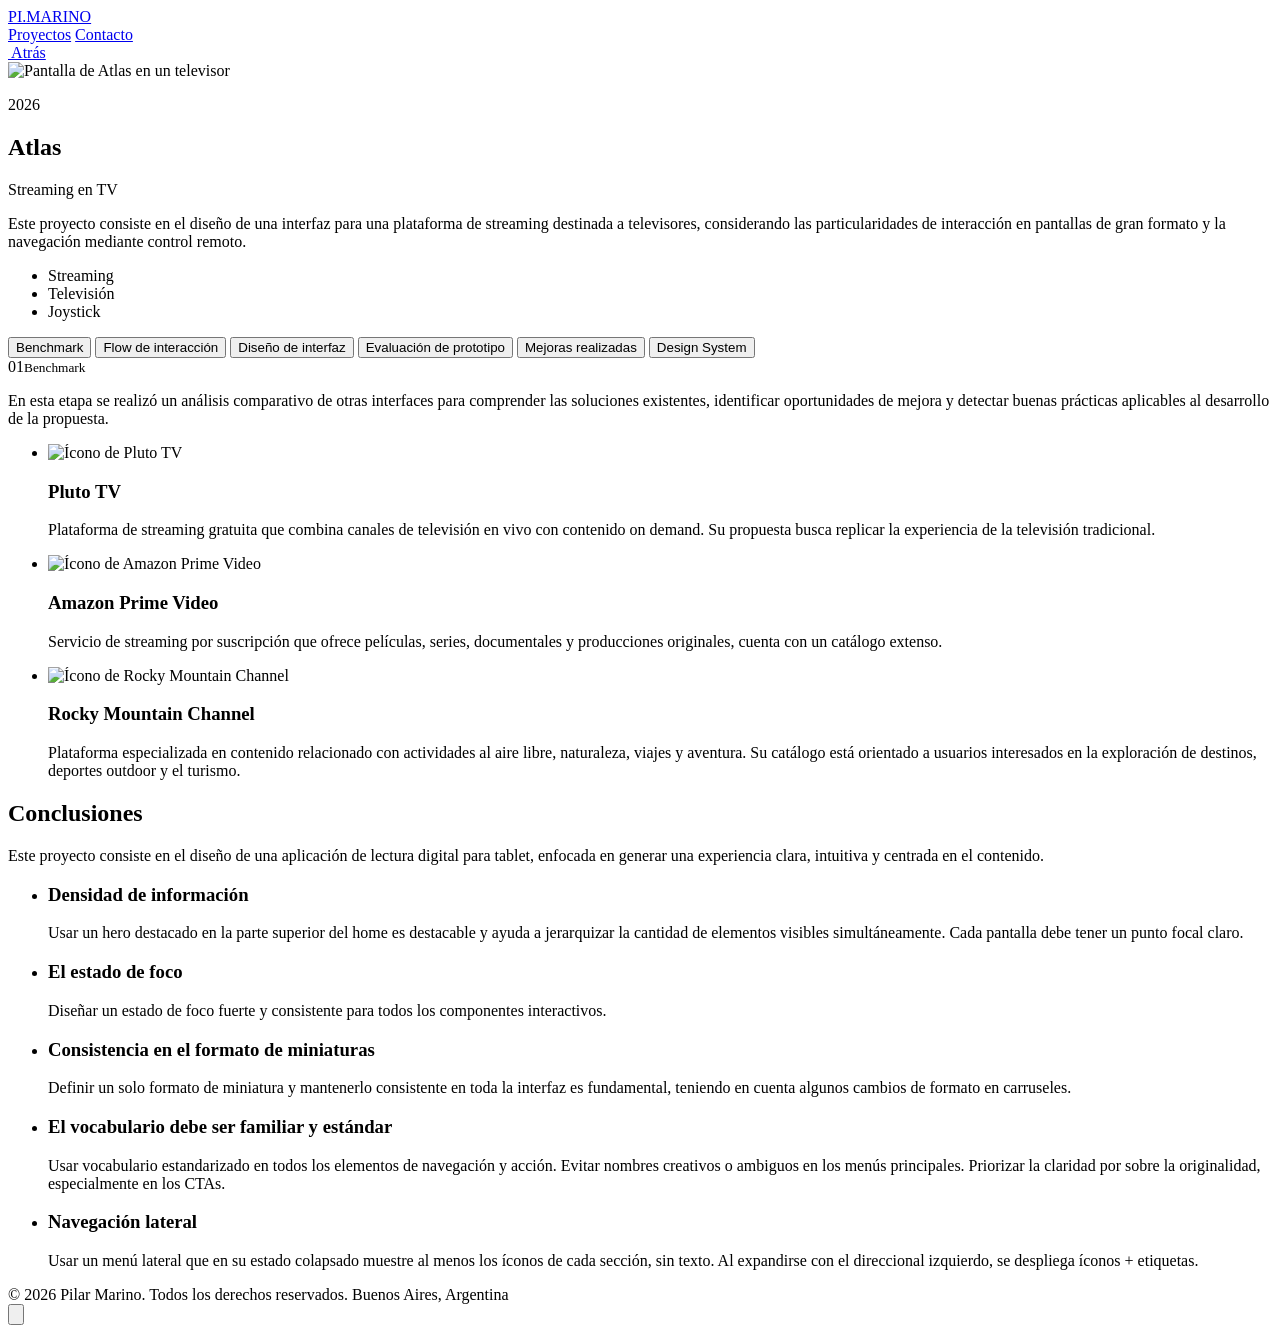
==== proyecto-atlas.html @ cc8206f9 "Add files via upload" ====
<!DOCTYPE html>
<html lang="es">
<head>
  <meta charset="UTF-8">
  <meta name="viewport" content="width=device-width, initial-scale=1.0">
  <title>Atlas · Pilar Marino</title>
  <meta name="description" content="Atlas: interfaz de una plataforma de streaming para televisores.">
  <link rel="preconnect" href="https://fonts.googleapis.com">
  <link rel="preconnect" href="https://fonts.gstatic.com" crossorigin>
  <link href="https://fonts.googleapis.com/css2?family=Instrument+Serif:ital@0;1&family=Inter+Tight:wght@400;500;600;700&family=Inter:opsz,wght@14..32,500..700&display=swap" rel="stylesheet">
  <link rel="stylesheet" href="css/estilos.css?v=8">
</head>
<body>

  <!-- Header -->
  <header class="encabezado">
    <div class="encabezado__inner">
      <a href="index.html#inicio" class="encabezado__logo" aria-label="Pilar Marino, inicio">PI.MARINO</a>
      <nav class="encabezado__nav" aria-label="Principal">
        <a class="navlink" href="proyectos.html">Proyectos</a>
        <a class="navlink" href="index.html#contacto">Contacto</a>
      </nav>
    </div>
  </header>

  <main class="detalle">

    <!-- ============ CABECERA DEL PROYECTO ============ -->
    <div class="detalle__contenedor">
      <a href="proyectos.html" class="boton-atras">
        <img src="assets/tinta/icon-atras.svg" alt="" class="boton-atras__icono"> Atrás
      </a>

      <section class="detalle__hero">
        <img src="assets/atlas/hero.jpg" alt="Pantalla de Atlas en un televisor" class="detalle__imagen" style="object-position:center 32%">
        <div class="detalle__info">
          <div class="detalle__textos">
            <p class="detalle__anio">2026</p>
            <h1 class="detalle__titulo">Atlas</h1>
            <p class="detalle__tipo">Streaming en TV</p>
            <p>Este proyecto consiste en el diseño de una interfaz para una plataforma de streaming destinada a televisores, considerando las particularidades de interacción en pantallas de gran formato y la navegación mediante control remoto.</p>
          </div>
          <ul class="detalle__tags">
            <li class="tag">Streaming</li>
            <li class="tag">Televisión</li>
            <li class="tag">Joystick</li>
          </ul>
        </div>
      </section>
    </div>

    <!-- ============ BARRA DE SUBSECCIONES ============ -->
    <div class="subnav">
      <div class="subnav__inner" role="tablist" aria-label="Etapas del proyecto">
        <button class="subnav__boton" role="tab" id="tab-benchmark" aria-controls="benchmark" aria-selected="true">Benchmark</button>
        <button class="subnav__boton" role="tab" id="tab-flow" aria-controls="flow" aria-selected="false">Flow de interacción</button>
        <button class="subnav__boton" role="tab" id="tab-diseno" aria-controls="diseno" aria-selected="false">Diseño de interfaz</button>
        <button class="subnav__boton" role="tab" id="tab-evaluacion" aria-controls="evaluacion" aria-selected="false">Evaluación de prototipo</button>
        <button class="subnav__boton" role="tab" id="tab-mejoras" aria-controls="mejoras" aria-selected="false">Mejoras realizadas</button>
        <button class="subnav__boton" role="tab" id="tab-design-system" aria-controls="design-system" aria-selected="false">Design System</button>
      </div>
    </div>

    <!-- ============ 01 BENCHMARK ============ -->
    <section class="etapa" id="benchmark" role="tabpanel" aria-labelledby="tab-benchmark">
      <div class="etapa__intro">
        <div class="etapa__numero"><span>01</span><small>Benchmark</small></div>
        <p>En esta etapa se realizó un análisis comparativo de otras interfaces para comprender las soluciones existentes, identificar oportunidades de mejora y detectar buenas prácticas aplicables al desarrollo de la propuesta.</p>
      </div>

      <ul class="referentes">
        <li class="referente">
          <img src="assets/atlas/pluto.png" alt="Ícono de Pluto TV" class="redondeado">
          <div>
            <h3>Pluto TV</h3>
            <p>Plataforma de streaming gratuita que combina canales de televisión en vivo con contenido on demand. Su propuesta busca replicar la experiencia de la televisión tradicional.</p>
          </div>
        </li>
        <li class="referente">
          <img src="assets/atlas/prime.png" alt="Ícono de Amazon Prime Video" class="redondeado">
          <div>
            <h3>Amazon Prime Video</h3>
            <p>Servicio de streaming por suscripción que ofrece películas, series, documentales y producciones originales, cuenta con un catálogo extenso.</p>
          </div>
        </li>
        <li class="referente">
          <img src="assets/atlas/rocky.png" alt="Ícono de Rocky Mountain Channel" class="redondeado">
          <div>
            <h3>Rocky Mountain Channel</h3>
            <p>Plataforma especializada en contenido relacionado con actividades al aire libre, naturaleza, viajes y aventura. Su catálogo está orientado a usuarios interesados en la exploración de destinos, deportes outdoor y el turismo.</p>
          </div>
        </li>
      </ul>

      <div class="etapa__bloque">
        <h2 class="etapa__subtitulo">Conclusiones</h2>
        <p>Este proyecto consiste en el diseño de una aplicación de lectura digital para tablet, enfocada en generar una experiencia clara, intuitiva y centrada en el contenido.</p>
      </div>

      <ul class="tarjetas tarjetas--cinco">
        <li class="tarjeta"><h3>Densidad de información</h3><p>Usar un hero destacado en la parte superior del home es destacable y ayuda a jerarquizar la cantidad de elementos visibles simultáneamente. Cada pantalla debe tener un punto focal claro.</p></li>
        <li class="tarjeta"><h3>El estado de foco</h3><p>Diseñar un estado de foco fuerte y consistente para todos los componentes interactivos.</p></li>
        <li class="tarjeta"><h3>Consistencia en el formato de miniaturas</h3><p>Definir un solo formato de miniatura y mantenerlo consistente en toda la interfaz es fundamental, teniendo en cuenta algunos cambios de formato en carruseles.</p></li>
        <li class="tarjeta"><h3>El vocabulario debe ser familiar y estándar</h3><p>Usar vocabulario estandarizado en todos los elementos de navegación y acción. Evitar nombres creativos o ambiguos en los menús principales. Priorizar la claridad por sobre la originalidad, especialmente en los CTAs.</p></li>
        <li class="tarjeta"><h3>Navegación lateral</h3><p>Usar un menú lateral que en su estado colapsado muestre al menos los íconos de cada sección, sin texto. Al expandirse con el direccional izquierdo, se despliega íconos + etiquetas.</p></li>
      </ul>
    </section>

    <!-- ============ 02 FLOWS ============ -->
    <section class="etapa" id="flow" role="tabpanel" aria-labelledby="tab-flow" hidden>
      <div class="etapa__intro">
        <div class="etapa__numero"><span>02</span><small>Flows</small></div>
        <p>Se definió el flujo de navegación para organizar el recorrido del usuario dentro de la interfaz, estableciendo la secuencia de acciones y la relación entre las diferentes pantallas o secciones con el fin de garantizar una experiencia clara y coherente.</p>
      </div>
      <div class="flujos">
        <figure class="flujo">
          <figcaption class="flujo__cab"><h3 class="flujo__titulo">Task flow</h3><p class="flujo__desc">Los pasos mínimos que hace el usuario para completar cada tarea.</p><span class="flujo__pista" aria-hidden="true">Deslizá para recorrerlo →</span></figcaption>
          <div class="flujo__lienzo" tabindex="0"><svg class="fl-svg" width="2432" height="893" viewBox="-16.0 -16.0 1736.9 637.5" role="img" aria-label="Task flow" xmlns="http://www.w3.org/2000/svg"><defs><marker id="fl-atlas-task" viewBox="0 0 10 10" refX="8.5" refY="5" markerWidth="6" markerHeight="6" orient="auto-start-reverse"><path d="M1 1L9 5L1 9" fill="none" stroke="context-stroke" stroke-width="1.6" stroke-linecap="round" stroke-linejoin="round"/></marker></defs><foreignObject width="644" height="13" transform="translate(0 0)"><p xmlns="http://www.w3.org/1999/xhtml" style="font-size:11.3px;font-weight:600">Meta 1</p></foreignObject><rect width="1696.9" height="106.7" rx="39.5" fill="#000000" fill-opacity="0.1" transform="translate(0 27.9)"/><rect width="95.9" height="38.4" rx="45.2" fill="#000000" fill-opacity="0.1" transform="translate(39.5 62.1)"/><foreignObject width="83" height="13" transform="translate(48 75.8)"><p xmlns="http://www.w3.org/1999/xhtml" style="font-size:9px;font-weight:300;text-align:center;white-space:nowrap">Apertura de la app</p></foreignObject><path d="M 0 0 L 14.1 0" fill="none" stroke="#000000" stroke-opacity="0.5" stroke-width="1.1" stroke-linecap="round" stroke-linejoin="round" marker-end="url(#fl-atlas-task)" transform="translate(146.2 81.3)"/><rect width="97.9" height="38.4" rx="45.2" fill="#000000" fill-opacity="0.1" transform="translate(171.1 62.1)"/><foreignObject width="85" height="13" transform="translate(179.6 75.8)"><p xmlns="http://www.w3.org/1999/xhtml" style="font-size:9px;font-weight:300;text-align:center;white-space:nowrap">Selección del perfil</p></foreignObject><path d="M 0 0 L 14.1 0" fill="none" stroke="#000000" stroke-opacity="0.5" stroke-width="1.1" stroke-linecap="round" stroke-linejoin="round" marker-end="url(#fl-atlas-task)" transform="translate(279.8 81.3)"/><rect width="88.9" height="38.4" rx="45.2" fill="#000000" fill-opacity="0.1" transform="translate(304.6 62.1)"/><foreignObject width="76" height="13" transform="translate(313.1 75.8)"><p xmlns="http://www.w3.org/1999/xhtml" style="font-size:9px;font-weight:300;text-align:center;white-space:nowrap">Pantalla de inicio</p></foreignObject><path d="M 0 0 L 14.1 0" fill="none" stroke="#000000" stroke-opacity="0.5" stroke-width="1.1" stroke-linecap="round" stroke-linejoin="round" marker-end="url(#fl-atlas-task)" transform="translate(404.3 81.3)"/><rect width="113.5" height="38.4" rx="45.2" fill="#000000" fill-opacity="0.1" transform="translate(429.2 62.1)"/><foreignObject width="96.6" height="24" transform="translate(437.6 70.3)"><p xmlns="http://www.w3.org/1999/xhtml" style="font-size:9px;font-weight:300;text-align:center">Navegación vertical entre categorías</p></foreignObject><path d="M 0 0 L 14.1 0" fill="none" stroke="#000000" stroke-opacity="0.5" stroke-width="1.1" stroke-linecap="round" stroke-linejoin="round" marker-end="url(#fl-atlas-task)" transform="translate(553.4 81.3)"/><rect width="137.3" height="38.9" rx="45.2" fill="#000000" fill-opacity="0.1" transform="translate(578.3 61.8)"/><foreignObject width="120.3" height="24" transform="translate(586.8 70.3)"><p xmlns="http://www.w3.org/1999/xhtml" style="font-size:9px;font-weight:300;text-align:center">Navegación horizontal en el carrusel de una categoría</p></foreignObject><path d="M 0 0 L 14.1 0" fill="none" stroke="#000000" stroke-opacity="0.5" stroke-width="1.1" stroke-linecap="round" stroke-linejoin="round" marker-end="url(#fl-atlas-task)" transform="translate(726.3 81.3)"/><rect width="118.9" height="38.4" rx="45.2" fill="#000000" fill-opacity="0.1" transform="translate(751.2 62.1)"/><foreignObject width="106" height="13" transform="translate(759.6 75.8)"><p xmlns="http://www.w3.org/1999/xhtml" style="font-size:9px;font-weight:300;text-align:center;white-space:nowrap">Selección del contenido</p></foreignObject><path d="M 0 0 L 14.1 0" fill="none" stroke="#000000" stroke-opacity="0.5" stroke-width="1.1" stroke-linecap="round" stroke-linejoin="round" marker-end="url(#fl-atlas-task)" transform="translate(880.8 81.3)"/><rect width="143.5" height="38.4" rx="45.2" fill="#000000" fill-opacity="0.1" transform="translate(905.7 62.1)"/><foreignObject width="123" height="13" transform="translate(917.9 75.8)"><p xmlns="http://www.w3.org/1999/xhtml" style="font-size:9px;font-weight:300;text-align:center;white-space:nowrap">Reproducción del contenido</p></foreignObject><path d="M 0 0 L 14.1 0" fill="none" stroke="#000000" stroke-opacity="0.5" stroke-width="1.1" stroke-linecap="round" stroke-linejoin="round" marker-end="url(#fl-atlas-task)" transform="translate(1059.9 81.3)"/><rect width="87.9" height="38.4" rx="45.2" fill="#000000" fill-opacity="0.1" transform="translate(1084.8 62.1)"/><foreignObject width="75" height="13" transform="translate(1093.2 75.8)"><p xmlns="http://www.w3.org/1999/xhtml" style="font-size:9px;font-weight:300;text-align:center;white-space:nowrap">Ajuste de idioma</p></foreignObject><path d="M 0 0 L 14.1 0" fill="none" stroke="#000000" stroke-opacity="0.5" stroke-width="1.1" stroke-linecap="round" stroke-linejoin="round" marker-end="url(#fl-atlas-task)" transform="translate(1183.4 81.3)"/><rect width="147.9" height="38.4" rx="45.2" fill="#000000" fill-opacity="0.1" transform="translate(1208.3 62.1)"/><foreignObject width="135" height="13" transform="translate(1216.8 75.8)"><p xmlns="http://www.w3.org/1999/xhtml" style="font-size:9px;font-weight:300;text-align:center;white-space:nowrap">Ajuste de tamaño de subtítulos</p></foreignObject><foreignObject width="644" height="13" transform="translate(0 157.3)"><p xmlns="http://www.w3.org/1999/xhtml" style="font-size:11.3px;font-weight:600;color:#0a0a0a">Meta 2</p></foreignObject><rect width="1696.9" height="106.2" rx="39.5" fill="#000000" fill-opacity="0.1" transform="translate(0 185.2)"/><rect width="95.9" height="38.4" rx="45.2" fill="#000000" fill-opacity="0.1" transform="translate(39.5 219.1)"/><foreignObject width="83" height="13" transform="translate(48 232.8)"><p xmlns="http://www.w3.org/1999/xhtml" style="font-size:9px;font-weight:300;text-align:center;white-space:nowrap">Apertura de la app</p></foreignObject><path d="M 0 0 L 14.1 0" fill="none" stroke="#000000" stroke-opacity="0.5" stroke-width="1.1" stroke-linecap="round" stroke-linejoin="round" marker-end="url(#fl-atlas-task)" transform="translate(146.2 238.3)"/><rect width="94.9" height="38.4" rx="45.2" fill="#000000" fill-opacity="0.1" transform="translate(171.1 219.1)"/><foreignObject width="82" height="13" transform="translate(179.6 232.8)"><p xmlns="http://www.w3.org/1999/xhtml" style="font-size:9px;font-weight:300;text-align:center;white-space:nowrap">Creación del perfil</p></foreignObject><path d="M 0 0 L 14.1 0" fill="none" stroke="#000000" stroke-opacity="0.5" stroke-width="1.1" stroke-linecap="round" stroke-linejoin="round" marker-end="url(#fl-atlas-task)" transform="translate(276.8 238.3)"/><rect width="130.5" height="38.4" rx="45.2" fill="#000000" fill-opacity="0.1" transform="translate(301.6 219.1)"/><foreignObject width="113.5" height="24" transform="translate(310.1 227.3)"><p xmlns="http://www.w3.org/1999/xhtml" style="font-size:9px;font-weight:300;text-align:center">Configuración de restricciones de contenido</p></foreignObject><path d="M 0 0 L 14.1 0" fill="none" stroke="#000000" stroke-opacity="0.5" stroke-width="1.1" stroke-linecap="round" stroke-linejoin="round" marker-end="url(#fl-atlas-task)" transform="translate(442.8 238.3)"/><rect width="88.9" height="38.4" rx="45.2" fill="#000000" fill-opacity="0.1" transform="translate(467.7 219.1)"/><foreignObject width="76" height="13" transform="translate(476.2 232.8)"><p xmlns="http://www.w3.org/1999/xhtml" style="font-size:9px;font-weight:300;text-align:center;white-space:nowrap">Pantalla de inicio</p></foreignObject><path d="M 0 0 L 14.1 0" fill="none" stroke="#000000" stroke-opacity="0.5" stroke-width="1.1" stroke-linecap="round" stroke-linejoin="round" marker-end="url(#fl-atlas-task)" transform="translate(567.4 238.3)"/><rect width="95.9" height="38.4" rx="45.2" fill="#000000" fill-opacity="0.1" transform="translate(592.2 219.1)"/><foreignObject width="83" height="13" transform="translate(600.7 232.8)"><p xmlns="http://www.w3.org/1999/xhtml" style="font-size:9px;font-weight:300;text-align:center;white-space:nowrap">Apertura del menú</p></foreignObject><path d="M 0 0 L 14.1 0" fill="none" stroke="#000000" stroke-opacity="0.5" stroke-width="1.1" stroke-linecap="round" stroke-linejoin="round" marker-end="url(#fl-atlas-task)" transform="translate(698.9 238.3)"/><rect width="96.9" height="38.4" rx="45.2" fill="#000000" fill-opacity="0.1" transform="translate(723.8 219.1)"/><foreignObject width="84" height="13" transform="translate(732.2 232.8)"><p xmlns="http://www.w3.org/1999/xhtml" style="font-size:9px;font-weight:300;text-align:center;white-space:nowrap">Cambio de perfiles</p></foreignObject><path d="M 0 0 L 14.1 0" fill="none" stroke="#000000" stroke-opacity="0.5" stroke-width="1.1" stroke-linecap="round" stroke-linejoin="round" marker-end="url(#fl-atlas-task)" transform="translate(831.5 238.3)"/><rect width="88.9" height="38.4" rx="45.2" fill="#000000" fill-opacity="0.1" transform="translate(856.3 219.1)"/><foreignObject width="76" height="13" transform="translate(864.8 232.8)"><p xmlns="http://www.w3.org/1999/xhtml" style="font-size:9px;font-weight:300;text-align:center;white-space:nowrap">Pantalla de inicio</p></foreignObject><path d="M 0 0 L 14.1 0" fill="none" stroke="#000000" stroke-opacity="0.5" stroke-width="1.1" stroke-linecap="round" stroke-linejoin="round" marker-end="url(#fl-atlas-task)" transform="translate(956 238.3)"/><rect width="108.9" height="38.4" rx="45.2" fill="#000000" fill-opacity="0.1" transform="translate(980.8 219.1)"/><foreignObject width="96" height="13" transform="translate(989.3 232.8)"><p xmlns="http://www.w3.org/1999/xhtml" style="font-size:9px;font-weight:300;text-align:center;white-space:nowrap">Sección de búsqueda</p></foreignObject><path d="M 0 0 L 14.1 0" fill="none" stroke="#000000" stroke-opacity="0.5" stroke-width="1.1" stroke-linecap="round" stroke-linejoin="round" marker-end="url(#fl-atlas-task)" transform="translate(1100.5 238.3)"/><rect width="105.1" height="38.4" rx="45.2" fill="#000000" fill-opacity="0.1" transform="translate(1125.4 219.1)"/><foreignObject width="88.1" height="24" transform="translate(1133.9 227.3)"><p xmlns="http://www.w3.org/1999/xhtml" style="font-size:9px;font-weight:300;text-align:center">Búsqueda de un contenido con filtros</p></foreignObject><path d="M 0 0 L 14.1 0" fill="none" stroke="#000000" stroke-opacity="0.5" stroke-width="1.1" stroke-linecap="round" stroke-linejoin="round" marker-end="url(#fl-atlas-task)" transform="translate(1241.2 238.3)"/><rect width="105.1" height="38.4" rx="45.2" fill="#000000" fill-opacity="0.1" transform="translate(1266 219.1)"/><foreignObject width="88.1" height="24" transform="translate(1274.5 227.3)"><p xmlns="http://www.w3.org/1999/xhtml" style="font-size:9px;font-weight:300;text-align:center">Detalle del contenido buscado</p></foreignObject><foreignObject width="644" height="13" transform="translate(0 314)"><p xmlns="http://www.w3.org/1999/xhtml" style="font-size:11.3px;font-weight:600;color:#0a0a0a">Meta 3</p></foreignObject><rect width="1696.9" height="106.7" rx="39.5" fill="#000000" fill-opacity="0.1" transform="translate(0 342)"/><rect width="95.9" height="38.4" rx="45.2" fill="#000000" fill-opacity="0.1" transform="translate(39.5 376.1)"/><foreignObject width="83" height="13" transform="translate(48 389.8)"><p xmlns="http://www.w3.org/1999/xhtml" style="font-size:9px;font-weight:300;text-align:center;white-space:nowrap">Apertura de la app</p></foreignObject><path d="M 0 0 L 14.1 0" fill="none" stroke="#000000" stroke-opacity="0.5" stroke-width="1.1" stroke-linecap="round" stroke-linejoin="round" marker-end="url(#fl-atlas-task)" transform="translate(146.2 395.3)"/><rect width="97.9" height="38.4" rx="45.2" fill="#000000" fill-opacity="0.1" transform="translate(171.1 376.1)"/><foreignObject width="85" height="13" transform="translate(179.6 389.8)"><p xmlns="http://www.w3.org/1999/xhtml" style="font-size:9px;font-weight:300;text-align:center;white-space:nowrap">Selección del perfil</p></foreignObject><path d="M 0 0 L 14.1 0" fill="none" stroke="#000000" stroke-opacity="0.5" stroke-width="1.1" stroke-linecap="round" stroke-linejoin="round" marker-end="url(#fl-atlas-task)" transform="translate(279.8 395.3)"/><rect width="88.9" height="38.4" rx="45.2" fill="#000000" fill-opacity="0.1" transform="translate(304.6 376.1)"/><foreignObject width="76" height="13" transform="translate(313.1 389.8)"><p xmlns="http://www.w3.org/1999/xhtml" style="font-size:9px;font-weight:300;text-align:center;white-space:nowrap">Pantalla de inicio</p></foreignObject><path d="M 0 0 L 14.1 0" fill="none" stroke="#000000" stroke-opacity="0.5" stroke-width="1.1" stroke-linecap="round" stroke-linejoin="round" marker-end="url(#fl-atlas-task)" transform="translate(404.3 395.3)"/><rect width="113.5" height="38.4" rx="45.2" fill="#000000" fill-opacity="0.1" transform="translate(429.2 376.1)"/><foreignObject width="96.6" height="24" transform="translate(437.6 384.3)"><p xmlns="http://www.w3.org/1999/xhtml" style="font-size:9px;font-weight:300;text-align:center">Navegación vertical entre categorías</p></foreignObject><path d="M 0 0 L 14.1 0" fill="none" stroke="#000000" stroke-opacity="0.5" stroke-width="1.1" stroke-linecap="round" stroke-linejoin="round" marker-end="url(#fl-atlas-task)" transform="translate(553.4 395.3)"/><rect width="137.3" height="38.9" rx="45.2" fill="#000000" fill-opacity="0.1" transform="translate(578.3 375.9)"/><foreignObject width="120.3" height="24" transform="translate(586.8 384.3)"><p xmlns="http://www.w3.org/1999/xhtml" style="font-size:9px;font-weight:300;text-align:center">Navegación horizontal en el carrusel de una categoría</p></foreignObject><path d="M 0 0 L 14.1 0" fill="none" stroke="#000000" stroke-opacity="0.5" stroke-width="1.1" stroke-linecap="round" stroke-linejoin="round" marker-end="url(#fl-atlas-task)" transform="translate(726.3 395.3)"/><rect width="118.9" height="38.4" rx="45.2" fill="#000000" fill-opacity="0.1" transform="translate(751.2 376.1)"/><foreignObject width="106" height="13" transform="translate(759.6 389.8)"><p xmlns="http://www.w3.org/1999/xhtml" style="font-size:9px;font-weight:300;text-align:center;white-space:nowrap">Selección del contenido</p></foreignObject><path d="M 0 0 L 14.1 0" fill="none" stroke="#000000" stroke-opacity="0.5" stroke-width="1.1" stroke-linecap="round" stroke-linejoin="round" marker-end="url(#fl-atlas-task)" transform="translate(880.8 395.3)"/><rect width="94.9" height="38.4" rx="45.2" fill="#000000" fill-opacity="0.1" transform="translate(905.7 376.1)"/><foreignObject width="82" height="13" transform="translate(914.2 389.8)"><p xmlns="http://www.w3.org/1999/xhtml" style="font-size:9px;font-weight:300;text-align:center;white-space:nowrap">Pantalla de detalle</p></foreignObject><path d="M 0 0 L 14.1 0" fill="none" stroke="#000000" stroke-opacity="0.5" stroke-width="1.1" stroke-linecap="round" stroke-linejoin="round" marker-end="url(#fl-atlas-task)" transform="translate(1011.4 395.3)"/><rect width="131.6" height="38.4" rx="45.2" fill="#000000" fill-opacity="0.1" transform="translate(1036.2 376.1)"/><foreignObject width="114.7" height="24" transform="translate(1044.7 384.3)"><p xmlns="http://www.w3.org/1999/xhtml" style="font-size:9px;font-weight:300;text-align:center">Agrega el contenido a una nueva lista colaborativa</p></foreignObject><path d="M 0 0 L 14.1 0" fill="none" stroke="#000000" stroke-opacity="0.5" stroke-width="1.1" stroke-linecap="round" stroke-linejoin="round" marker-end="url(#fl-atlas-task)" transform="translate(1178.6 395.3)"/><rect width="143.5" height="38.4" rx="45.2" fill="#000000" fill-opacity="0.1" transform="translate(1203.4 376.1)"/><foreignObject width="123" height="13" transform="translate(1215.7 389.8)"><p xmlns="http://www.w3.org/1999/xhtml" style="font-size:9px;font-weight:300;text-align:center;white-space:nowrap">Reproducción del contenido</p></foreignObject><path d="M 0 0 L 14.1 0" fill="none" stroke="#000000" stroke-opacity="0.5" stroke-width="1.1" stroke-linecap="round" stroke-linejoin="round" marker-end="url(#fl-atlas-task)" transform="translate(1357.7 395.3)"/><rect width="127.7" height="38.4" rx="45.2" fill="#000000" fill-opacity="0.1" transform="translate(1382.5 376.1)"/><foreignObject width="110.7" height="24" transform="translate(1391 384.3)"><p xmlns="http://www.w3.org/1999/xhtml" style="font-size:9px;font-weight:300;text-align:center">Inicia una sesión de visualización compartida</p></foreignObject><path d="M 0 0 L 14.1 0" fill="none" stroke="#000000" stroke-opacity="0.5" stroke-width="1.1" stroke-linecap="round" stroke-linejoin="round" marker-end="url(#fl-atlas-task)" transform="translate(1520.9 395.3)"/><rect width="127.1" height="38.4" rx="45.2" fill="#000000" fill-opacity="0.1" transform="translate(1545.8 376.1)"/><foreignObject width="110.2" height="24" transform="translate(1554.3 384.3)"><p xmlns="http://www.w3.org/1999/xhtml" style="font-size:9px;font-weight:300;text-align:center">Reproducción compartida del contenido</p></foreignObject><foreignObject width="644" height="13" transform="translate(0 471.3)"><p xmlns="http://www.w3.org/1999/xhtml" style="font-size:11.3px;font-weight:600;color:#0a0a0a">Meta 4</p></foreignObject><rect width="1696.9" height="106.2" rx="39.5" fill="#000000" fill-opacity="0.1" transform="translate(0 499.3)"/><rect width="95.9" height="38.4" rx="45.2" fill="#000000" fill-opacity="0.1" transform="translate(39.5 533.2)"/><foreignObject width="83" height="13" transform="translate(48 546.9)"><p xmlns="http://www.w3.org/1999/xhtml" style="font-size:9px;font-weight:300;text-align:center;white-space:nowrap">Apertura de la app</p></foreignObject><path d="M 0 0 L 14.1 0" fill="none" stroke="#000000" stroke-opacity="0.5" stroke-width="1.1" stroke-linecap="round" stroke-linejoin="round" marker-end="url(#fl-atlas-task)" transform="translate(146.2 552.4)"/><rect width="97.9" height="38.4" rx="45.2" fill="#000000" fill-opacity="0.1" transform="translate(171.1 533.2)"/><foreignObject width="85" height="13" transform="translate(179.6 546.9)"><p xmlns="http://www.w3.org/1999/xhtml" style="font-size:9px;font-weight:300;text-align:center;white-space:nowrap">Selección del perfil</p></foreignObject><path d="M 0 0 L 14.1 0" fill="none" stroke="#000000" stroke-opacity="0.5" stroke-width="1.1" stroke-linecap="round" stroke-linejoin="round" marker-end="url(#fl-atlas-task)" transform="translate(279.8 552.4)"/><rect width="88.9" height="38.4" rx="45.2" fill="#000000" fill-opacity="0.1" transform="translate(304.6 533.2)"/><foreignObject width="76" height="13" transform="translate(313.1 546.9)"><p xmlns="http://www.w3.org/1999/xhtml" style="font-size:9px;font-weight:300;text-align:center;white-space:nowrap">Pantalla de inicio</p></foreignObject><path d="M 0 0 L 14.1 0" fill="none" stroke="#000000" stroke-opacity="0.5" stroke-width="1.1" stroke-linecap="round" stroke-linejoin="round" marker-end="url(#fl-atlas-task)" transform="translate(404.3 552.4)"/><rect width="107.3" height="38.4" rx="45.2" fill="#000000" fill-opacity="0.1" transform="translate(429.2 533.2)"/><foreignObject width="90.4" height="24" transform="translate(437.6 541.4)"><p xmlns="http://www.w3.org/1999/xhtml" style="font-size:9px;font-weight:300;text-align:center">Accede a la sección “Mis Guardados”</p></foreignObject><path d="M 0 0 L 14.1 0" fill="none" stroke="#000000" stroke-opacity="0.5" stroke-width="1.1" stroke-linecap="round" stroke-linejoin="round" marker-end="url(#fl-atlas-task)" transform="translate(547.2 552.4)"/><rect width="85.9" height="38.4" rx="45.2" fill="#000000" fill-opacity="0.1" transform="translate(572.1 533.2)"/><foreignObject width="73" height="13" transform="translate(580.6 546.9)"><p xmlns="http://www.w3.org/1999/xhtml" style="font-size:9px;font-weight:300;text-align:center;white-space:nowrap">Lista de historial</p></foreignObject><path d="M 0 0 L 14.1 0" fill="none" stroke="#000000" stroke-opacity="0.5" stroke-width="1.1" stroke-linecap="round" stroke-linejoin="round" marker-end="url(#fl-atlas-task)" transform="translate(668.8 552.4)"/><rect width="104.9" height="38.4" rx="45.2" fill="#000000" fill-opacity="0.1" transform="translate(693.6 533.2)"/><foreignObject width="92" height="13" transform="translate(702.1 546.9)"><p xmlns="http://www.w3.org/1999/xhtml" style="font-size:9px;font-weight:300;text-align:center;white-space:nowrap">Elimina un contenido</p></foreignObject></svg></div>
        </figure>
        <figure class="flujo">
          <figcaption class="flujo__cab"><h3 class="flujo__titulo">User flow</h3><p class="flujo__desc">Todas las decisiones y caminos posibles dentro de la app.</p><span class="flujo__pista" aria-hidden="true">Deslizá para recorrerlo →</span></figcaption>
          <div class="flujo__lienzo" tabindex="0"><svg class="fl-svg" width="6981" height="1334" viewBox="4.0 4.0 3490.5 666.9" role="img" aria-label="User flow" xmlns="http://www.w3.org/2000/svg"><defs><marker id="fl-atlas-user" viewBox="0 0 10 10" refX="8.5" refY="5" markerWidth="6" markerHeight="6" orient="auto-start-reverse"><path d="M1 1L9 5L1 9" fill="none" stroke="context-stroke" stroke-width="1.6" stroke-linecap="round" stroke-linejoin="round"/></marker></defs><foreignObject width="512.7" height="11" transform="translate(20 20)"><p xmlns="http://www.w3.org/1999/xhtml" style="font-size:9px;font-weight:600">Meta 1</p></foreignObject><rect width="3450.5" height="150.7" rx="31.5" fill="#000000" fill-opacity="0.1" transform="translate(20 42.5)"/><path d="M 0 0 L 0 18" fill="none" stroke="#9c9a92" stroke-width="0.7" stroke-linecap="round" stroke-linejoin="round" marker-start="url(#fl-atlas-user)" transform="matrix(0 1 -1 0 141.4 148.2)"/><path d="M9 0 L107.9 0 L98.9 19.8 L0 19.8 L9 0 Z" fill="#ffdbc2" transform="translate(314.6 137.8)"/><foreignObject width="66.1" height="10" transform="translate(335.3 143.7)"><p xmlns="http://www.w3.org/1999/xhtml" style="font-size:6.3px;text-align:center">Selecciona el perfil</p></foreignObject><path d="M36 21.6 C55.9 21.6 72 16.8 72 10.8 C72 4.8 55.9 0 36 0 C16.1 0 0 4.8 0 10.8 C0 16.8 16.1 21.6 36 21.6 Z" fill="#000000" fill-opacity="0.7" transform="translate(51.5 136.9)"/><foreignObject width="60" height="10" transform="translate(60 144.1)"><p xmlns="http://www.w3.org/1999/xhtml" style="font-size:6.3px;color:#ffffff;text-align:center;white-space:nowrap">Apertura de la app</p></foreignObject><rect width="67.8" height="18.8" rx="2.7" fill="#000000" fill-opacity="0.2" transform="translate(225.5 138.3)"/><foreignObject width="61" height="10" transform="translate(230.9 143.7)"><p xmlns="http://www.w3.org/1999/xhtml" style="font-size:6.3px;text-align:center;white-space:nowrap">Pantalla de perfiles</p></foreignObject><rect width="61.8" height="18.8" rx="2.7" fill="#000000" fill-opacity="0.2" transform="translate(439.6 137.8)"/><foreignObject width="55" height="10" transform="translate(445 143.2)"><p xmlns="http://www.w3.org/1999/xhtml" style="font-size:6.3px;text-align:center;white-space:nowrap">Pantalla de inicio</p></foreignObject><rect width="58" height="18.8" rx="2.7" fill="#000000" fill-opacity="0.2" transform="translate(145.9 138.3)"/><foreignObject width="47.2" height="10" transform="translate(151.3 143.7)"><p xmlns="http://www.w3.org/1999/xhtml" style="font-size:6.3px;text-align:center">Splashscreen</p></foreignObject><rect width="74.7" height="26.8" rx="2.7" fill="#000000" fill-opacity="0.2" transform="translate(662.7 134.7)"/><foreignObject width="63.9" height="18" transform="translate(668.1 140.1)"><p xmlns="http://www.w3.org/1999/xhtml" style="font-size:6.3px;text-align:center">Pantalla de detalle del contenido</p></foreignObject><rect width="81.8" height="18.8" rx="2.7" fill="#000000" fill-opacity="0.2" transform="translate(874.1 138.3)"/><foreignObject width="75" height="10" transform="translate(879.5 143.7)"><p xmlns="http://www.w3.org/1999/xhtml" style="font-size:6.3px;text-align:center;white-space:nowrap">Temporadas y capítulos</p></foreignObject><rect width="92.8" height="18.8" rx="2.7" fill="#000000" fill-opacity="0.2" transform="translate(1242.4 137.4)"/><foreignObject width="86" height="10" transform="translate(1247.8 142.8)"><p xmlns="http://www.w3.org/1999/xhtml" style="font-size:6.3px;text-align:center;white-space:nowrap">Reproducción de contenido</p></foreignObject><rect width="96.2" height="26.8" rx="2.7" fill="#000000" fill-opacity="0.2" transform="translate(1494.7 133.8)"/><foreignObject width="85.5" height="18" transform="translate(1500.1 139.2)"><p xmlns="http://www.w3.org/1999/xhtml" style="font-size:6.3px;text-align:center">Controles y configuraciones de reproducción</p></foreignObject><rect width="96.2" height="26.8" rx="2.7" fill="#000000" fill-opacity="0.2" transform="translate(1750.2 133.8)"/><foreignObject width="85.5" height="18" transform="translate(1755.5 139.2)"><p xmlns="http://www.w3.org/1999/xhtml" style="font-size:6.3px;text-align:center">Controles y configuraciones de reproducción</p></foreignObject><rect width="104.3" height="26.8" rx="2.7" fill="#000000" fill-opacity="0.2" transform="translate(2002 133.8)"/><foreignObject width="93.5" height="18" transform="translate(2007.4 139.2)"><p xmlns="http://www.w3.org/1999/xhtml" style="font-size:6.3px;text-align:center">Se reproduce el contenido con las nuevas configuraciones</p></foreignObject><path d="M 0 0 L 0 25.6" fill="none" stroke="#9c9a92" stroke-width="0.7" stroke-linecap="round" stroke-linejoin="round" marker-start="url(#fl-atlas-user)" transform="matrix(0 1 -1 0 658.6 147.7)"/><path d="M 0 0 L 0 25.6" fill="none" stroke="#9c9a92" stroke-width="0.7" stroke-linecap="round" stroke-linejoin="round" marker-start="url(#fl-atlas-user)" transform="matrix(0 1 -1 0 869.1 147.7)"/><path d="M 0 0 L 0 25.6" fill="none" stroke="#9c9a92" stroke-width="0.7" stroke-linecap="round" stroke-linejoin="round" marker-start="url(#fl-atlas-user)" transform="matrix(0 1 -1 0 981.5 147.7)"/><path d="M 0 0 L 0 29.2" fill="none" stroke="#9c9a92" stroke-width="0.7" stroke-linecap="round" stroke-linejoin="round" marker-start="url(#fl-atlas-user)" transform="matrix(0 1 -1 0 763 147.7)"/><path d="M 0 0 L 0 26.5" fill="none" stroke="#9c9a92" stroke-width="0.7" stroke-linecap="round" stroke-linejoin="round" marker-start="url(#fl-atlas-user)" transform="matrix(0 1 -1 0 1362 146.4)"/><path d="M 0 0 L 0 26.5" fill="none" stroke="#9c9a92" stroke-width="0.7" stroke-linecap="round" stroke-linejoin="round" marker-start="url(#fl-atlas-user)" transform="matrix(0 1 -1 0 1617.5 146.4)"/><path d="M 0 0 L 0 26.5" fill="none" stroke="#9c9a92" stroke-width="0.7" stroke-linecap="round" stroke-linejoin="round" marker-start="url(#fl-atlas-user)" transform="matrix(0 1 -1 0 1872.9 146.4)"/><path d="M 0 0 L 0 31.9" fill="none" stroke="#9c9a92" stroke-width="0.7" stroke-linecap="round" stroke-linejoin="round" marker-start="url(#fl-atlas-user)" transform="matrix(0 1 -1 0 1119.2 146.8)"/><path d="M 0 0 L 0 26.5" fill="none" stroke="#9c9a92" stroke-width="0.7" stroke-linecap="round" stroke-linejoin="round" marker-start="url(#fl-atlas-user)" transform="matrix(0 1 -1 0 1491.6 146.8)"/><path d="M 0 0 L 0 26.5" fill="none" stroke="#9c9a92" stroke-width="0.7" stroke-linecap="round" stroke-linejoin="round" marker-start="url(#fl-atlas-user)" transform="matrix(0 1 -1 0 1747 146.8)"/><path d="M 0 0 L 0 26.5" fill="none" stroke="#9c9a92" stroke-width="0.7" stroke-linecap="round" stroke-linejoin="round" marker-start="url(#fl-atlas-user)" transform="matrix(0 1 -1 0 1998.9 146.8)"/><path d="M 0 0 L 0 22" fill="none" stroke="#9c9a92" stroke-width="0.7" stroke-linecap="round" stroke-linejoin="round" marker-start="url(#fl-atlas-user)" transform="matrix(0 1 -1 0 223.7 147.7)"/><path d="M 0 0 L 0 22.5" fill="none" stroke="#9c9a92" stroke-width="0.7" stroke-linecap="round" stroke-linejoin="round" marker-start="url(#fl-atlas-user)" transform="matrix(0 1 -1 0 315.9 147.7)"/><path d="M 0 0 L 0 15.3" fill="none" stroke="#9c9a92" stroke-width="0.7" stroke-linecap="round" stroke-linejoin="round" marker-start="url(#fl-atlas-user)" transform="matrix(0 1 -1 0 433.8 147.7)"/><path d="M 0 0 L 0 25.2" fill="none" stroke="#9c9a92" stroke-width="0.7" stroke-linecap="round" stroke-linejoin="round" marker-start="url(#fl-atlas-user)" transform="matrix(0 1 -1 0 526 147.3)"/><path d="M9 0 L107.9 0 L98.9 19.8 L0 19.8 L9 0 Z" fill="#ffdbc2" transform="translate(530 137.8)"/><foreignObject width="92.6" height="18" transform="translate(536.8 140.1)"><p xmlns="http://www.w3.org/1999/xhtml" style="font-size:6.3px;text-align:center">Navega por la pantalla de inicio y selecciona el contenido</p></foreignObject><path d="M9 0 L85.5 2e-13 L76.5 19.8 L0 19.8 L9 0 Z" fill="#ffdbc2" transform="translate(763 138.3)"/><foreignObject width="61.6" height="18" transform="translate(773.8 140.5)"><p xmlns="http://www.w3.org/1999/xhtml" style="font-size:6.3px;text-align:center">Navega por la pantalla de detalle</p></foreignObject><path d="M9 0 L107.9 0 L98.9 19.8 L0 19.8 L9 0 Z" fill="#ffdbc2" transform="translate(984.7 137.4)"/><foreignObject width="66.1" height="18" transform="translate(1005.8 139.6)"><p xmlns="http://www.w3.org/1999/xhtml" style="font-size:6.3px;text-align:center">Aprieta el botón de reproducir</p></foreignObject><path d="M9 0 L107.9 0 L98.9 19.8 L0 19.8 L9 0 Z" fill="#ffdbc2" transform="translate(1362 136.9)"/><foreignObject width="66.1" height="18" transform="translate(1383.2 139.2)"><p xmlns="http://www.w3.org/1999/xhtml" style="font-size:6.3px;text-align:center">Abre los controles de reproducción  </p></foreignObject><path d="M9 0 L107.9 0 L98.9 19.8 L0 19.8 L9 0 Z" fill="#ffdbc2" transform="translate(1617.5 136.9)"/><foreignObject width="66.1" height="10" transform="translate(1638.6 142.3)"><p xmlns="http://www.w3.org/1999/xhtml" style="font-size:6.3px;text-align:center">Ajusta el idioma</p></foreignObject><path d="M9 0 L107.9 0 L98.9 19.8 L0 19.8 L9 0 Z" fill="#ffdbc2" transform="translate(1872.9 136.9)"/><foreignObject width="66.1" height="18" transform="translate(1894.1 139.2)"><p xmlns="http://www.w3.org/1999/xhtml" style="font-size:6.3px;text-align:center">Ajusta el tamaño de los subtítulos</p></foreignObject><foreignObject width="10" height="10" transform="translate(1208 134.7)"><p xmlns="http://www.w3.org/1999/xhtml" style="font-size:6.3px;text-align:center;white-space:nowrap">Si</p></foreignObject><foreignObject width="13" height="10" transform="translate(1152.2 114)"><p xmlns="http://www.w3.org/1999/xhtml" style="font-size:6.3px;text-align:center;white-space:nowrap">No</p></foreignObject><path d="M 0 0 L 0 17.1" fill="none" stroke="#9c9a92" stroke-width="0.7" stroke-linecap="round" stroke-linejoin="round" marker-end="url(#fl-atlas-user)" transform="matrix(-1 0 0 -1 1164.4 126.6)"/><path d="M 446.8 0 L 446.8 47 L 0 47" fill="none" stroke="#9c9a92" stroke-width="0.7" stroke-linecap="round" stroke-linejoin="round" marker-start="url(#fl-atlas-user)" transform="matrix(-1 0 0 -1 1145.9 133.1)"/><path d="M 0 0 L 0 33.3" fill="none" stroke="#9c9a92" stroke-width="0.7" stroke-linecap="round" stroke-linejoin="round" marker-start="url(#fl-atlas-user)" transform="matrix(0 1 -1 0 1236.8 146.4)"/><path d="M39.6 0 L79.2 19.8 L39.6 39.6 L0 19.8 L39.6 0 Z" fill="#e05e01" transform="translate(1124.8 126.6)"/><foreignObject width="49" height="18" transform="translate(1140.1 137.8)"><p xmlns="http://www.w3.org/1999/xhtml" style="font-size:6.3px;color:#faf9f5;text-align:center">¿Carga correctamente?</p></foreignObject><path d="M18 36 C27.9 36 36 27.9 36 18 C36 8.1 27.9 0 18 0 C8.1 0 0 8.1 0 18 C0 27.9 8.1 36 18 36 Z" fill="#602800" transform="translate(1145.3 69.5)"/><foreignObject width="29.2" height="16" transform="translate(1148.4 79.8)"><p xmlns="http://www.w3.org/1999/xhtml" style="font-size:6.3px;color:#ffffff;text-align:center">Notifica al usuario</p></foreignObject><foreignObject width="512.7" height="11" transform="translate(20 208.2)"><p xmlns="http://www.w3.org/1999/xhtml" style="font-size:9px;font-weight:600;color:#0a0a0a">Meta 2</p></foreignObject><rect width="3450.5" height="152.5" rx="31.5" fill="#000000" fill-opacity="0.1" transform="translate(20 230.6)"/><path d="M 0 0 L 0 23.8" fill="none" stroke="#9c9a92" stroke-width="0.7" stroke-linecap="round" stroke-linejoin="round" marker-start="url(#fl-atlas-user)" transform="matrix(0 1 -1 0 3264.4 277)"/><path d="M 0 0 L 0 23.8" fill="none" stroke="#9c9a92" stroke-width="0.7" stroke-linecap="round" stroke-linejoin="round" marker-start="url(#fl-atlas-user)" transform="matrix(0 1 -1 0 3021.1 277)"/><path d="M 0 0 L 0 23.8" fill="none" stroke="#9c9a92" stroke-width="0.7" stroke-linecap="round" stroke-linejoin="round" marker-start="url(#fl-atlas-user)" transform="matrix(0 1 -1 0 3368.8 277)"/><path d="M 697.5 0 L 697.5 35.8 L 0 35.8" fill="none" stroke="#9c9a92" stroke-width="0.7" stroke-linecap="round" stroke-linejoin="round" marker-start="url(#fl-atlas-user)" transform="translate(854.9 293.2)"/><path d="M 0 0 L 0 25.2" fill="none" stroke="#9c9a92" stroke-width="0.7" stroke-linecap="round" stroke-linejoin="round" marker-start="url(#fl-atlas-user)" transform="matrix(0 1 -1 0 2093.5 277)"/><path d="M 0 0 L 0 25.2" fill="none" stroke="#9c9a92" stroke-width="0.7" stroke-linecap="round" stroke-linejoin="round" marker-start="url(#fl-atlas-user)" transform="matrix(0 1 -1 0 2267.4 277)"/><path d="M 0 0 L 0 20.2" fill="none" stroke="#9c9a92" stroke-width="0.7" stroke-linecap="round" stroke-linejoin="round" marker-start="url(#fl-atlas-user)" transform="matrix(0 1 -1 0 2361.4 277)"/><path d="M 0 0 L 0 25.2" fill="none" stroke="#9c9a92" stroke-width="0.7" stroke-linecap="round" stroke-linejoin="round" marker-start="url(#fl-atlas-user)" transform="matrix(0 1 -1 0 2449.5 277)"/><path d="M 0 0 L 0 25.2" fill="none" stroke="#9c9a92" stroke-width="0.7" stroke-linecap="round" stroke-linejoin="round" marker-start="url(#fl-atlas-user)" transform="matrix(0 1 -1 0 2178.8 277)"/><path d="M 0 0 L 0 25.2" fill="none" stroke="#9c9a92" stroke-width="0.7" stroke-linecap="round" stroke-linejoin="round" marker-start="url(#fl-atlas-user)" transform="matrix(0 1 -1 0 1912.7 277)"/><path d="M 0 0 L 0 25.2" fill="none" stroke="#9c9a92" stroke-width="0.7" stroke-linecap="round" stroke-linejoin="round" marker-start="url(#fl-atlas-user)" transform="matrix(0 1 -1 0 2630.3 277)"/><path d="M 0 0 L 0 25.2" fill="none" stroke="#9c9a92" stroke-width="0.7" stroke-linecap="round" stroke-linejoin="round" marker-start="url(#fl-atlas-user)" transform="matrix(0 1 -1 0 2811.5 277)"/><path d="M 0 0 L 0 22.5" fill="none" stroke="#9c9a92" stroke-width="0.7" stroke-linecap="round" stroke-linejoin="round" marker-start="url(#fl-atlas-user)" transform="matrix(0 1 -1 0 1099.4 277.4)"/><path d="M 0 0 L 0 22.5" fill="none" stroke="#9c9a92" stroke-width="0.7" stroke-linecap="round" stroke-linejoin="round" marker-start="url(#fl-atlas-user)" transform="matrix(0 1 -1 0 1192 277.4)"/><path d="M 0 0 L 0 22.5" fill="none" stroke="#9c9a92" stroke-width="0.7" stroke-linecap="round" stroke-linejoin="round" marker-start="url(#fl-atlas-user)" transform="matrix(0 1 -1 0 1411 276.1)"/><path d="M 0 0 L 0 22.5" fill="none" stroke="#9c9a92" stroke-width="0.7" stroke-linecap="round" stroke-linejoin="round" marker-start="url(#fl-atlas-user)" transform="matrix(0 1 -1 0 1511.8 276.1)"/><path d="M 0 0 L 0 22.5" fill="none" stroke="#9c9a92" stroke-width="0.7" stroke-linecap="round" stroke-linejoin="round" marker-start="url(#fl-atlas-user)" transform="matrix(0 1 -1 0 753.1 327.3)"/><path d="M 0 0 L 0 22.5" fill="none" stroke="#9c9a92" stroke-width="0.7" stroke-linecap="round" stroke-linejoin="round" marker-start="url(#fl-atlas-user)" transform="matrix(0 1 -1 0 788.6 277.4)"/><path d="M 0 0 L 0 22.5" fill="none" stroke="#9c9a92" stroke-width="0.7" stroke-linecap="round" stroke-linejoin="round" marker-start="url(#fl-atlas-user)" transform="matrix(0 1 -1 0 878.6 277.4)"/><path d="M 0 0 L 0 18" fill="none" stroke="#9c9a92" stroke-width="0.7" stroke-linecap="round" stroke-linejoin="round" marker-start="url(#fl-atlas-user)" transform="matrix(0 1 -1 0 141.4 278.8)"/><path d="M9 0 L107.9 0 L98.9 19.8 L0 19.8 L9 0 Z" fill="#ffdbc2" transform="translate(1612.3 267.5)"/><foreignObject width="66.1" height="10" transform="translate(1633 273.4)"><p xmlns="http://www.w3.org/1999/xhtml" style="font-size:6.3px;text-align:center">Selecciona el perfil</p></foreignObject><path d="M9 0 L67.5 0 L58.5 19.8 L0 19.8 L9 0 Z" fill="#ffdbc2" transform="translate(1823.7 268)"/><foreignObject width="44" height="10" transform="translate(1837.6 273.8)"><p xmlns="http://www.w3.org/1999/xhtml" style="font-size:6.3px;text-align:center;white-space:nowrap">Abre el menú</p></foreignObject><path d="M9 0 L67.5 0 L58.5 19.8 L0 19.8 L9 0 Z" fill="#ffdbc2" transform="translate(2541.2 268)"/><foreignObject width="44" height="10" transform="translate(2555.2 273.8)"><p xmlns="http://www.w3.org/1999/xhtml" style="font-size:6.3px;text-align:center;white-space:nowrap">Abre el menú</p></foreignObject><path d="M9 0 L67.5 0 L58.5 19.8 L0 19.8 L9 0 Z" fill="#ffdbc2" transform="translate(2004.9 268)"/><foreignObject width="43" height="10" transform="translate(2019.3 273.8)"><p xmlns="http://www.w3.org/1999/xhtml" style="font-size:6.3px;text-align:center;white-space:nowrap">Toca el perfil</p></foreignObject><path d="M9 0 L72.4 0 L63.4 19.8 L0 19.8 L9 0 Z" fill="#ffdbc2" transform="translate(2722.5 268)"/><foreignObject width="55" height="10" transform="translate(2732.8 273.8)"><p xmlns="http://www.w3.org/1999/xhtml" style="font-size:6.3px;text-align:center;white-space:nowrap">Toca el buscador</p></foreignObject><path d="M9 0 L86.4 0 L77.4 19.8 L0 19.8 L9 0 Z" fill="#ffdbc2" transform="translate(2916.3 267.5)"/><foreignObject width="65.2" height="18" transform="translate(2927.6 269.3)"><p xmlns="http://www.w3.org/1999/xhtml" style="font-size:6.3px;text-align:center">Selecciona un filtro y escribe su búsqueda</p></foreignObject><path d="M9 0 L86.4 0 L77.4 19.8 L0 19.8 L9 0 Z" fill="#ffdbc2" transform="translate(3262.6 267.5)"/><foreignObject width="65.2" height="18" transform="translate(3273.8 269.3)"><p xmlns="http://www.w3.org/1999/xhtml" style="font-size:6.3px;text-align:center">Selecciona el contenido</p></foreignObject><path d="M9 0 L67.5 0 L58.5 19.8 L0 19.8 L9 0 Z" fill="#ffdbc2" transform="translate(2178.8 268)"/><foreignObject width="49" height="10" transform="translate(2190.4 273.8)"><p xmlns="http://www.w3.org/1999/xhtml" style="font-size:6.3px;text-align:center;white-space:nowrap">Pone el código</p></foreignObject><path d="M9 0 L67.5 0 L58.5 19.8 L0 19.8 L9 0 Z" fill="#ffdbc2" transform="translate(2360.5 268)"/><foreignObject width="50" height="10" transform="translate(2371.7 273.8)"><p xmlns="http://www.w3.org/1999/xhtml" style="font-size:6.3px;text-align:center;white-space:nowrap">Elige otro perfil</p></foreignObject><path d="M9 0 L107.9 0 L98.9 19.8 L0 19.8 L9 0 Z" fill="#ffdbc2" transform="translate(314.6 268.4)"/><foreignObject width="66.1" height="18" transform="translate(335.3 270.7)"><p xmlns="http://www.w3.org/1999/xhtml" style="font-size:6.3px;text-align:center">Selecciona “Crear nuevo perfil”</p></foreignObject><path d="M9 0 L107.9 0 L98.9 19.8 L0 19.8 L9 0 Z" fill="#ffdbc2" transform="translate(1193.8 267.5)"/><foreignObject width="66.1" height="18" transform="translate(1214.5 269.8)"><p xmlns="http://www.w3.org/1999/xhtml" style="font-size:6.3px;text-align:center">Pone el nombre y selecciona avatar</p></foreignObject><path d="M6.8 0 L81.9 0 L75 19.8 L0 19.8 L6.8 0 Z" fill="#ffdbc2" transform="translate(1411 268)"/><foreignObject width="49" height="10" transform="translate(1431.7 273.8)"><p xmlns="http://www.w3.org/1999/xhtml" style="font-size:6.3px;text-align:center;white-space:nowrap">Pone el código</p></foreignObject><path d="M9 0 L107.9 0 L98.9 19.8 L0 19.8 L9 0 Z" fill="#ffdbc2" transform="translate(754.9 317.4)"/><foreignObject width="66.1" height="18" transform="translate(775.6 319.7)"><p xmlns="http://www.w3.org/1999/xhtml" style="font-size:6.3px;text-align:center">Pone el nombre y selecciona avatar</p></foreignObject><path d="M9 0 L107.9 0 L98.9 19.8 L0 19.8 L9 0 Z" fill="#ffdbc2" transform="translate(662.2 267.5)"/><foreignObject width="66.1" height="10" transform="translate(682.9 272.5)"><p xmlns="http://www.w3.org/1999/xhtml" style="font-size:6.3px;text-align:center">Selecciona “Niños”</p></foreignObject><path d="M9 0 L76.5 0 L67.5 19.8 L0 19.8 L9 0 Z" fill="#ffdbc2" transform="translate(1004.5 267.5)"/><foreignObject width="53.5" height="18" transform="translate(1015.7 269.8)"><p xmlns="http://www.w3.org/1999/xhtml" style="font-size:6.3px;text-align:center">Selecciona la edad mínima</p></foreignObject><path d="M36 21.6 C55.9 21.6 72 16.8 72 10.8 C72 4.8 55.9 0 36 0 C16.1 0 0 4.8 0 10.8 C0 16.8 16.1 21.6 36 21.6 Z" fill="#000000" fill-opacity="0.7" transform="translate(51.5 267.5)"/><foreignObject width="60" height="10" transform="translate(60 274.7)"><p xmlns="http://www.w3.org/1999/xhtml" style="font-size:6.3px;color:#ffffff;text-align:center;white-space:nowrap">Apertura de la app</p></foreignObject><rect width="67.8" height="18.8" rx="2.7" fill="#000000" fill-opacity="0.2" transform="translate(225.5 268.9)"/><foreignObject width="61" height="10" transform="translate(230.9 274.3)"><p xmlns="http://www.w3.org/1999/xhtml" style="font-size:6.3px;text-align:center;white-space:nowrap">Pantalla de perfiles</p></foreignObject><rect width="58.8" height="18.8" rx="2.7" fill="#000000" fill-opacity="0.2" transform="translate(2094.9 268.9)"/><foreignObject width="52" height="10" transform="translate(2100.3 274.3)"><p xmlns="http://www.w3.org/1999/xhtml" style="font-size:6.3px;text-align:center;white-space:nowrap">Código parental</p></foreignObject><rect width="67.8" height="18.8" rx="2.7" fill="#000000" fill-opacity="0.2" transform="translate(1519.2 268)"/><foreignObject width="61" height="10" transform="translate(1524.6 273.4)"><p xmlns="http://www.w3.org/1999/xhtml" style="font-size:6.3px;text-align:center;white-space:nowrap">Pantalla de perfiles</p></foreignObject><rect width="67.8" height="18.8" rx="2.7" fill="#000000" fill-opacity="0.2" transform="translate(2273.2 268)"/><foreignObject width="61" height="10" transform="translate(2278.6 273.4)"><p xmlns="http://www.w3.org/1999/xhtml" style="font-size:6.3px;text-align:center;white-space:nowrap">Pantalla de perfiles</p></foreignObject><rect width="61.8" height="18.8" rx="2.7" fill="#000000" fill-opacity="0.2" transform="translate(2454.9 267.5)"/><foreignObject width="55" height="10" transform="translate(2460.3 272.9)"><p xmlns="http://www.w3.org/1999/xhtml" style="font-size:6.3px;text-align:center;white-space:nowrap">Pantalla de inicio</p></foreignObject><rect width="50.8" height="18.8" rx="2.7" fill="#000000" fill-opacity="0.2" transform="translate(448.2 268.4)"/><foreignObject width="44" height="10" transform="translate(453.5 273.8)"><p xmlns="http://www.w3.org/1999/xhtml" style="font-size:6.3px;text-align:center;white-space:nowrap">Tipo de perfil</p></foreignObject><rect width="98.8" height="18.8" rx="2.7" fill="#000000" fill-opacity="0.2" transform="translate(885.3 268)"/><foreignObject width="92" height="10" transform="translate(890.7 273.4)"><p xmlns="http://www.w3.org/1999/xhtml" style="font-size:6.3px;text-align:center;white-space:nowrap">Clasificaciones de restricción</p></foreignObject><rect width="64.3" height="26.8" rx="2.7" fill="#000000" fill-opacity="0.2" transform="translate(791.8 264.4)"/><foreignObject width="53.5" height="18" transform="translate(797.2 269.8)"><p xmlns="http://www.w3.org/1999/xhtml" style="font-size:6.3px;text-align:center">Personalización del perfil</p></foreignObject><rect width="64.3" height="26.8" rx="2.7" fill="#000000" fill-opacity="0.2" transform="translate(666.3 314.3)"/><foreignObject width="53.5" height="18" transform="translate(671.7 319.7)"><p xmlns="http://www.w3.org/1999/xhtml" style="font-size:6.3px;text-align:center">Personalización del perfil</p></foreignObject><rect width="64.3" height="26.8" rx="2.7" fill="#000000" fill-opacity="0.2" transform="translate(1105.2 264.4)"/><foreignObject width="53.5" height="18" transform="translate(1110.6 269.8)"><p xmlns="http://www.w3.org/1999/xhtml" style="font-size:6.3px;text-align:center">Personalización del perfil</p></foreignObject><rect width="64.3" height="26.8" rx="2.7" fill="#000000" fill-opacity="0.2" transform="translate(1324.2 264.4)"/><foreignObject width="53.5" height="18" transform="translate(1329.6 269.8)"><p xmlns="http://www.w3.org/1999/xhtml" style="font-size:6.3px;text-align:center">Configuración de código parental</p></foreignObject><rect width="61.8" height="18.8" rx="2.7" fill="#000000" fill-opacity="0.2" transform="translate(1737.3 267.5)"/><foreignObject width="55" height="10" transform="translate(1742.7 272.9)"><p xmlns="http://www.w3.org/1999/xhtml" style="font-size:6.3px;text-align:center;white-space:nowrap">Pantalla de inicio</p></foreignObject><rect width="63.8" height="18.8" rx="2.7" fill="#000000" fill-opacity="0.2" transform="translate(1918.6 267.5)"/><foreignObject width="57" height="10" transform="translate(1924 272.9)"><p xmlns="http://www.w3.org/1999/xhtml" style="font-size:6.3px;text-align:center;white-space:nowrap">Secciones y perfil</p></foreignObject><rect width="63.8" height="18.8" rx="2.7" fill="#000000" fill-opacity="0.2" transform="translate(2636.1 267.5)"/><foreignObject width="57" height="10" transform="translate(2641.5 272.9)"><p xmlns="http://www.w3.org/1999/xhtml" style="font-size:6.3px;text-align:center;white-space:nowrap">Secciones y perfil</p></foreignObject><rect width="75.8" height="18.8" rx="2.7" fill="#000000" fill-opacity="0.2" transform="translate(2817.4 267.5)"/><foreignObject width="69" height="10" transform="translate(2822.8 272.9)"><p xmlns="http://www.w3.org/1999/xhtml" style="font-size:6.3px;text-align:center;white-space:nowrap">Sección de búsqueda</p></foreignObject><rect width="91.8" height="18.8" rx="2.7" fill="#000000" fill-opacity="0.2" transform="translate(3149.3 267.5)"/><foreignObject width="85" height="10" transform="translate(3154.7 272.9)"><p xmlns="http://www.w3.org/1999/xhtml" style="font-size:6.3px;text-align:center;white-space:nowrap">Resultados de la búsqueda</p></foreignObject><rect width="72.8" height="18.8" rx="2.7" fill="#000000" fill-opacity="0.2" transform="translate(3373.7 268)"/><foreignObject width="66" height="10" transform="translate(3379.1 273.4)"><p xmlns="http://www.w3.org/1999/xhtml" style="font-size:6.3px;text-align:center;white-space:nowrap">Detalle de contenido</p></foreignObject><rect width="58" height="18.8" rx="2.7" fill="#000000" fill-opacity="0.2" transform="translate(145.9 268.9)"/><foreignObject width="47.2" height="10" transform="translate(151.3 274.3)"><p xmlns="http://www.w3.org/1999/xhtml" style="font-size:6.3px;text-align:center">Splashscreen</p></foreignObject><path d="M 0 0 L 0 22" fill="none" stroke="#9c9a92" stroke-width="0.7" stroke-linecap="round" stroke-linejoin="round" marker-start="url(#fl-atlas-user)" transform="matrix(0 1 -1 0 223.7 278.3)"/><path d="M 0 0 L 0 22" fill="none" stroke="#9c9a92" stroke-width="0.7" stroke-linecap="round" stroke-linejoin="round" marker-start="url(#fl-atlas-user)" transform="matrix(0 1 -1 0 440.5 278.3)"/><path d="M 0 0 L 0 22" fill="none" stroke="#9c9a92" stroke-width="0.7" stroke-linecap="round" stroke-linejoin="round" marker-start="url(#fl-atlas-user)" transform="matrix(0 1 -1 0 520.6 277.9)"/><path d="M 0 0 L 0 22.5" fill="none" stroke="#9c9a92" stroke-width="0.7" stroke-linecap="round" stroke-linejoin="round" marker-start="url(#fl-atlas-user)" transform="matrix(0 1 -1 0 315.9 278.3)"/><path d="M 0 0 L 0 22.5" fill="none" stroke="#9c9a92" stroke-width="0.7" stroke-linecap="round" stroke-linejoin="round" marker-start="url(#fl-atlas-user)" transform="matrix(0 1 -1 0 1320.2 277.4)"/><path d="M 0 0 L 0 22.5" fill="none" stroke="#9c9a92" stroke-width="0.7" stroke-linecap="round" stroke-linejoin="round" marker-start="url(#fl-atlas-user)" transform="matrix(0 1 -1 0 1609.6 277.4)"/><path d="M 0 0 L 0 22.5" fill="none" stroke="#9c9a92" stroke-width="0.7" stroke-linecap="round" stroke-linejoin="round" marker-start="url(#fl-atlas-user)" transform="matrix(0 1 -1 0 1005.8 277.4)"/><path d="M 0 0 L 0 15.3" fill="none" stroke="#9c9a92" stroke-width="0.7" stroke-linecap="round" stroke-linejoin="round" marker-start="url(#fl-atlas-user)" transform="matrix(0 1 -1 0 1731.5 277.4)"/><path d="M 0 0 L 0 25.2" fill="none" stroke="#9c9a92" stroke-width="0.7" stroke-linecap="round" stroke-linejoin="round" marker-start="url(#fl-atlas-user)" transform="matrix(0 1 -1 0 1823.7 277)"/><path d="M 0 0 L 0 25.2" fill="none" stroke="#9c9a92" stroke-width="0.7" stroke-linecap="round" stroke-linejoin="round" marker-start="url(#fl-atlas-user)" transform="matrix(0 1 -1 0 2541.2 277)"/><path d="M 0 0 L 0 25.2" fill="none" stroke="#9c9a92" stroke-width="0.7" stroke-linecap="round" stroke-linejoin="round" marker-start="url(#fl-atlas-user)" transform="matrix(0 1 -1 0 2004.9 277)"/><path d="M 0 0 L 0 25.2" fill="none" stroke="#9c9a92" stroke-width="0.7" stroke-linecap="round" stroke-linejoin="round" marker-start="url(#fl-atlas-user)" transform="matrix(0 1 -1 0 2722.5 277)"/><path d="M 0 0 L 0 23.8" fill="none" stroke="#9c9a92" stroke-width="0.7" stroke-linecap="round" stroke-linejoin="round" marker-start="url(#fl-atlas-user)" transform="matrix(0 1 -1 0 2916.3 277)"/><path d="M 193.2 0 L 193.2 47 L 0 47" fill="none" stroke="#9c9a92" stroke-width="0.7" stroke-linecap="round" stroke-linejoin="round" marker-start="url(#fl-atlas-user)" transform="matrix(-1 0 0 1 3048.3 292.7)"/><path d="M18 36 C27.9 36 36 27.9 36 18 C36 8.1 27.9 0 18 0 C8.1 0 0 8.1 0 18 C0 27.9 8.1 36 18 36 Z" fill="#602800" transform="translate(3048.1 320.1)"/><foreignObject width="29.2" height="16" transform="translate(3051.3 330.5)"><p xmlns="http://www.w3.org/1999/xhtml" style="font-size:6.3px;color:#ffffff;text-align:center">Notifica al usuario</p></foreignObject><path d="M 0 0 L 0 40.9" fill="none" stroke="#9c9a92" stroke-width="0.7" stroke-linecap="round" stroke-linejoin="round" marker-start="url(#fl-atlas-user)" transform="matrix(0 1 -1 0 3146.1 277.4)"/><path d="M 0 0 L 0 55.8" fill="none" stroke="#9c9a92" stroke-width="0.7" stroke-linecap="round" stroke-linejoin="round" marker-start="url(#fl-atlas-user)" transform="matrix(0 1 -1 0 658.6 277.9)"/><foreignObject width="10" height="10" transform="translate(3123.2 268)"><p xmlns="http://www.w3.org/1999/xhtml" style="font-size:6.3px;text-align:center;white-space:nowrap">Si</p></foreignObject><foreignObject width="10" height="10" transform="translate(620.9 268.4)"><p xmlns="http://www.w3.org/1999/xhtml" style="font-size:6.3px;text-align:center;white-space:nowrap">Si</p></foreignObject><foreignObject width="13" height="10" transform="translate(3053.5 301.3)"><p xmlns="http://www.w3.org/1999/xhtml" style="font-size:6.3px;text-align:center;white-space:nowrap">No</p></foreignObject><foreignObject width="13" height="10" transform="translate(551.1 301.7)"><p xmlns="http://www.w3.org/1999/xhtml" style="font-size:6.3px;text-align:center;white-space:nowrap">No</p></foreignObject><path d="M 0 0 L 0 19.3" fill="none" stroke="#9c9a92" stroke-width="0.7" stroke-linecap="round" stroke-linejoin="round" marker-end="url(#fl-atlas-user)" transform="translate(3066.1 296.8)"/><path d="M 0 0 L 0 19.3" fill="none" stroke="#9c9a92" stroke-width="0.7" stroke-linecap="round" stroke-linejoin="round" marker-end="url(#fl-atlas-user)" transform="translate(563.7 297.2)"/><path d="M 0 0 L 0 44.5" fill="none" stroke="#9c9a92" stroke-width="0.7" stroke-linecap="round" stroke-linejoin="round" marker-start="url(#fl-atlas-user)" transform="matrix(0 1 -1 0 658.6 327.3)"/><path d="M9 0 L107.9 0 L98.9 19.8 L0 19.8 L9 0 Z" fill="#ffdbc2" transform="translate(510.2 317.4)"/><foreignObject width="66.1" height="10" transform="translate(530.9 323.3)"><p xmlns="http://www.w3.org/1999/xhtml" style="font-size:6.3px;text-align:center">Selecciona “Adultos”</p></foreignObject><path d="M39.6 0 L79.2 19.8 L39.6 39.6 L0 19.8 L39.6 0 Z" fill="#e05e01" transform="translate(3026.5 257.6)"/><foreignObject width="63.4" height="18" transform="translate(3034.2 269.8)"><p xmlns="http://www.w3.org/1999/xhtml" style="font-size:6.3px;color:#faf9f5;text-align:center">¿Encontró el contenido?</p></foreignObject><path d="M39.6 0 L79.2 19.8 L39.6 39.6 L0 19.8 L39.6 0 Z" fill="#e05e01" transform="translate(524.2 258.1)"/><foreignObject width="50.4" height="18" transform="translate(538.6 272)"><p xmlns="http://www.w3.org/1999/xhtml" style="font-size:6.3px;color:#faf9f5;text-align:center">¿El nuevo perfil es niño?</p></foreignObject><foreignObject width="512.7" height="11" transform="translate(20 398.1)"><p xmlns="http://www.w3.org/1999/xhtml" style="font-size:9px;font-weight:600;color:#0a0a0a">Meta 3</p></foreignObject><rect width="3450.5" height="116" rx="31.5" fill="#000000" fill-opacity="0.1" transform="translate(20 420.6)"/><path d="M 603.1 0 L 603.1 29.3 L 0 29.3 L 0 0" fill="none" stroke="#9c9a92" stroke-width="0.7" stroke-linecap="round" stroke-linejoin="round" marker-start="url(#fl-atlas-user)" transform="matrix(1 0 0 -1 1253.6 476.9)"/><path d="M 0 0 L 0 18" fill="none" stroke="#9c9a92" stroke-width="0.7" stroke-linecap="round" stroke-linejoin="round" marker-start="url(#fl-atlas-user)" transform="matrix(0 1 -1 0 141.4 491.7)"/><path d="M9 0 L107.9 0 L98.9 19.8 L0 19.8 L9 0 Z" fill="#ffdbc2" transform="translate(314.6 481.3)"/><foreignObject width="66.1" height="10" transform="translate(335.3 487.2)"><p xmlns="http://www.w3.org/1999/xhtml" style="font-size:6.3px;text-align:center">Selecciona el perfil</p></foreignObject><path d="M36 21.6 C55.9 21.6 72 16.8 72 10.8 C72 4.8 55.9 0 36 0 C16.1 0 0 4.8 0 10.8 C0 16.8 16.1 21.6 36 21.6 Z" fill="#000000" fill-opacity="0.7" transform="translate(51.5 480.4)"/><foreignObject width="60" height="10" transform="translate(60 487.6)"><p xmlns="http://www.w3.org/1999/xhtml" style="font-size:6.3px;color:#ffffff;text-align:center;white-space:nowrap">Apertura de la app</p></foreignObject><rect width="67.8" height="18.8" rx="2.7" fill="#000000" fill-opacity="0.2" transform="translate(225.5 481.8)"/><foreignObject width="61" height="10" transform="translate(230.9 487.2)"><p xmlns="http://www.w3.org/1999/xhtml" style="font-size:6.3px;text-align:center;white-space:nowrap">Pantalla de perfiles</p></foreignObject><rect width="61.8" height="18.8" rx="2.7" fill="#000000" fill-opacity="0.2" transform="translate(439.6 481.3)"/><foreignObject width="55" height="10" transform="translate(445 486.7)"><p xmlns="http://www.w3.org/1999/xhtml" style="font-size:6.3px;text-align:center;white-space:nowrap">Pantalla de inicio</p></foreignObject><rect width="58" height="18.8" rx="2.7" fill="#000000" fill-opacity="0.2" transform="translate(145.9 481.8)"/><foreignObject width="47.2" height="10" transform="translate(151.3 487.2)"><p xmlns="http://www.w3.org/1999/xhtml" style="font-size:6.3px;text-align:center">Splashscreen</p></foreignObject><rect width="74.7" height="26.8" rx="2.7" fill="#000000" fill-opacity="0.2" transform="translate(662.7 478.2)"/><foreignObject width="63.9" height="18" transform="translate(668.1 483.6)"><p xmlns="http://www.w3.org/1999/xhtml" style="font-size:6.3px;text-align:center">Pantalla de detalle del contenido</p></foreignObject><rect width="74.7" height="26.8" rx="2.7" fill="#000000" fill-opacity="0.2" transform="translate(1705.2 478.2)"/><foreignObject width="63.9" height="18" transform="translate(1710.6 483.6)"><p xmlns="http://www.w3.org/1999/xhtml" style="font-size:6.3px;text-align:center">Pantalla de detalle del contenido</p></foreignObject><rect width="87.8" height="18.8" rx="2.7" fill="#000000" fill-opacity="0.2" transform="translate(1090.8 481.8)"/><foreignObject width="81" height="10" transform="translate(1096.2 487.2)"><p xmlns="http://www.w3.org/1999/xhtml" style="font-size:6.3px;text-align:center;white-space:nowrap">Personalización de la lista</p></foreignObject><rect width="59.8" height="18.8" rx="2.7" fill="#000000" fill-opacity="0.2" transform="translate(872.7 481.8)"/><foreignObject width="53" height="10" transform="translate(878.1 487.2)"><p xmlns="http://www.w3.org/1999/xhtml" style="font-size:6.3px;text-align:center;white-space:nowrap">Listado de listas</p></foreignObject><rect width="88.8" height="18.8" rx="2.7" fill="#000000" fill-opacity="0.2" transform="translate(1462.3 480.9)"/><foreignObject width="82" height="10" transform="translate(1467.7 486.3)"><p xmlns="http://www.w3.org/1999/xhtml" style="font-size:6.3px;text-align:center;white-space:nowrap">Configuración de accesos</p></foreignObject><path d="M 0 0 L 0 25.6" fill="none" stroke="#9c9a92" stroke-width="0.7" stroke-linecap="round" stroke-linejoin="round" marker-start="url(#fl-atlas-user)" transform="matrix(0 1 -1 0 658.6 491.2)"/><path d="M 0 0 L 0 25.6" fill="none" stroke="#9c9a92" stroke-width="0.7" stroke-linecap="round" stroke-linejoin="round" marker-start="url(#fl-atlas-user)" transform="matrix(0 1 -1 0 869.1 491.2)"/><path d="M 0 0 L 0 25.6" fill="none" stroke="#9c9a92" stroke-width="0.7" stroke-linecap="round" stroke-linejoin="round" marker-start="url(#fl-atlas-user)" transform="matrix(0 1 -1 0 957.7 491.2)"/><path d="M 0 0 L 0 25.6" fill="none" stroke="#9c9a92" stroke-width="0.7" stroke-linecap="round" stroke-linejoin="round" marker-start="url(#fl-atlas-user)" transform="matrix(0 1 -1 0 1088.1 491.2)"/><path d="M 0 0 L 0 29.2" fill="none" stroke="#9c9a92" stroke-width="0.7" stroke-linecap="round" stroke-linejoin="round" marker-start="url(#fl-atlas-user)" transform="matrix(0 1 -1 0 763 491.2)"/><path d="M 0 0 L 0 26.5" fill="none" stroke="#9c9a92" stroke-width="0.7" stroke-linecap="round" stroke-linejoin="round" marker-start="url(#fl-atlas-user)" transform="matrix(0 1 -1 0 1455.6 489.9)"/><path d="M 0 0 L 0 31.9" fill="none" stroke="#9c9a92" stroke-width="0.7" stroke-linecap="round" stroke-linejoin="round" marker-start="url(#fl-atlas-user)" transform="matrix(0 1 -1 0 1210.5 490.3)"/><path d="M 0 0 L 0 22.9" fill="none" stroke="#9c9a92" stroke-width="0.7" stroke-linecap="round" stroke-linejoin="round" marker-start="url(#fl-atlas-user)" transform="matrix(0 1 -1 0 1573.4 488.8)"/><path d="M 0 0 L 0 22.9" fill="none" stroke="#9c9a92" stroke-width="0.7" stroke-linecap="round" stroke-linejoin="round" marker-start="url(#fl-atlas-user)" transform="matrix(0 1 -1 0 1701.6 488.8)"/><path d="M 0 0 L 0 22.9" fill="none" stroke="#9c9a92" stroke-width="0.7" stroke-linecap="round" stroke-linejoin="round" marker-start="url(#fl-atlas-user)" transform="matrix(0 1 -1 0 1802.8 488.8)"/><path d="M 0 0 L 0 22" fill="none" stroke="#9c9a92" stroke-width="0.7" stroke-linecap="round" stroke-linejoin="round" marker-start="url(#fl-atlas-user)" transform="matrix(0 1 -1 0 223.7 491.2)"/><path d="M 0 0 L 0 22.5" fill="none" stroke="#9c9a92" stroke-width="0.7" stroke-linecap="round" stroke-linejoin="round" marker-start="url(#fl-atlas-user)" transform="matrix(0 1 -1 0 315.9 491.2)"/><path d="M 0 0 L 0 15.3" fill="none" stroke="#9c9a92" stroke-width="0.7" stroke-linecap="round" stroke-linejoin="round" marker-start="url(#fl-atlas-user)" transform="matrix(0 1 -1 0 433.8 491.2)"/><path d="M 0 0 L 0 25.2" fill="none" stroke="#9c9a92" stroke-width="0.7" stroke-linecap="round" stroke-linejoin="round" marker-start="url(#fl-atlas-user)" transform="matrix(0 1 -1 0 526 490.8)"/><path d="M9 0 L107.9 0 L98.9 19.8 L0 19.8 L9 0 Z" fill="#ffdbc2" transform="translate(530 481.3)"/><foreignObject width="92.6" height="18" transform="translate(536.8 483.6)"><p xmlns="http://www.w3.org/1999/xhtml" style="font-size:6.3px;text-align:center">Navega por la pantalla de inicio y selecciona el contenido</p></foreignObject><path d="M9 0 L85.5 2e-13 L76.5 19.8 L0 19.8 L9 0 Z" fill="#ffdbc2" transform="translate(763 481.8)"/><foreignObject width="68" height="10" transform="translate(773.8 487.2)"><p xmlns="http://www.w3.org/1999/xhtml" style="font-size:6.3px;text-align:center;white-space:nowrap">Toca “Agregar a lista”</p></foreignObject><path d="M9 0 L107.9 0 L98.9 19.8 L0 19.8 L9 0 Z" fill="#ffdbc2" transform="translate(960 480.9)"/><foreignObject width="75" height="10" transform="translate(978.4 486.3)"><p xmlns="http://www.w3.org/1999/xhtml" style="font-size:6.3px;text-align:center;white-space:nowrap">Toca “Crear nueva lista”</p></foreignObject><path d="M9 0 L107.9 0 L98.9 19.8 L0 19.8 L9 0 Z" fill="#ffdbc2" transform="translate(1329.2 480)"/><foreignObject width="66.1" height="18" transform="translate(1350.3 482.2)"><p xmlns="http://www.w3.org/1999/xhtml" style="font-size:6.3px;text-align:center">Activa la opción de lista compartida</p></foreignObject><path d="M9 0 L107.9 0 L98.9 19.8 L0 19.8 L9 0 Z" fill="#ffdbc2" transform="translate(1575 480)"/><foreignObject width="66.1" height="18" transform="translate(1596.1 482.2)"><p xmlns="http://www.w3.org/1999/xhtml" style="font-size:6.3px;text-align:center">Escribe los e-mails que tendrán acceso</p></foreignObject><foreignObject width="10" height="10" transform="translate(1297 478.2)"><p xmlns="http://www.w3.org/1999/xhtml" style="font-size:6.3px;text-align:center;white-space:nowrap">Si</p></foreignObject><foreignObject width="13" height="10" transform="translate(1241.3 457.5)"><p xmlns="http://www.w3.org/1999/xhtml" style="font-size:6.3px;text-align:center;white-space:nowrap">No</p></foreignObject><path d="M 0 0 L 0 33.3" fill="none" stroke="#9c9a92" stroke-width="0.7" stroke-linecap="round" stroke-linejoin="round" marker-start="url(#fl-atlas-user)" transform="matrix(0 1 -1 0 1325.8 489.9)"/><path d="M39.6 0 L79.2 19.8 L39.6 39.6 L0 19.8 L39.6 0 Z" fill="#e05e01" transform="translate(1213.8 470.1)"/><foreignObject width="55.8" height="18" transform="translate(1225.8 481.3)"><p xmlns="http://www.w3.org/1999/xhtml" style="font-size:6.3px;color:#faf9f5;text-align:center">¿Quiere hacer la lista colaborativa?</p></foreignObject><rect width="92.8" height="18.8" rx="2.7" fill="#000000" fill-opacity="0.2" transform="translate(1942.2 479.5)"/><foreignObject width="86" height="10" transform="translate(1947.6 484.9)"><p xmlns="http://www.w3.org/1999/xhtml" style="font-size:6.3px;text-align:center;white-space:nowrap">Reproducción de contenido</p></foreignObject><rect width="90.4" height="26.8" rx="2.7" fill="#000000" fill-opacity="0.2" transform="translate(2303.3 475.5)"/><foreignObject width="79.6" height="18" transform="translate(2308.7 480.9)"><p xmlns="http://www.w3.org/1999/xhtml" style="font-size:6.3px;text-align:center">Reproducción compartida de contenido</p></foreignObject><rect width="65.8" height="18.8" rx="2.7" fill="#000000" fill-opacity="0.2" transform="translate(2203.9 479.5)"/><foreignObject width="59" height="10" transform="translate(2209.3 484.9)"><p xmlns="http://www.w3.org/1999/xhtml" style="font-size:6.3px;text-align:center;white-space:nowrap">Pantalla de código</p></foreignObject><path d="M 0 0 L 0 26.5" fill="none" stroke="#9c9a92" stroke-width="0.7" stroke-linecap="round" stroke-linejoin="round" marker-start="url(#fl-atlas-user)" transform="matrix(0 1 -1 0 2061.8 488.5)"/><path d="M 0 0 L 0 26.5" fill="none" stroke="#9c9a92" stroke-width="0.7" stroke-linecap="round" stroke-linejoin="round" marker-start="url(#fl-atlas-user)" transform="matrix(0 1 -1 0 2296.1 488.5)"/><path d="M 0 0 L 0 31.9" fill="none" stroke="#9c9a92" stroke-width="0.7" stroke-linecap="round" stroke-linejoin="round" marker-start="url(#fl-atlas-user)" transform="matrix(0 1 -1 0 1936.8 489)"/><path d="M 0 0 L 0 31.9" fill="none" stroke="#9c9a92" stroke-width="0.7" stroke-linecap="round" stroke-linejoin="round" marker-start="url(#fl-atlas-user)" transform="matrix(0 1 -1 0 2198.5 489)"/><path d="M9 0 L107.9 0 L98.9 19.8 L0 19.8 L9 0 Z" fill="#ffdbc2" transform="translate(1802.3 479.5)"/><foreignObject width="66.1" height="18" transform="translate(1823.5 481.8)"><p xmlns="http://www.w3.org/1999/xhtml" style="font-size:6.3px;text-align:center">Aprieta el botón de reproducir</p></foreignObject><path d="M9 0 L107.9 0 L98.9 19.8 L0 19.8 L9 0 Z" fill="#ffdbc2" transform="translate(2063.2 479.5)"/><foreignObject width="66.1" height="18" transform="translate(2084.3 481.8)"><p xmlns="http://www.w3.org/1999/xhtml" style="font-size:6.3px;text-align:center">Toca “Visualización Compartida”</p></foreignObject><foreignObject width="512.7" height="11" transform="translate(20 551.6)"><p xmlns="http://www.w3.org/1999/xhtml" style="font-size:9px;font-weight:600;color:#0a0a0a">Meta 4</p></foreignObject><rect width="3450.5" height="80.8" rx="31.5" fill="#000000" fill-opacity="0.1" transform="translate(20 574.1)"/><path d="M 0 0 L 0 18" fill="none" stroke="#9c9a92" stroke-width="0.7" stroke-linecap="round" stroke-linejoin="round" marker-start="url(#fl-atlas-user)" transform="matrix(0 1 -1 0 141.4 615.1)"/><path d="M9 0 L107.9 0 L98.9 19.8 L0 19.8 L9 0 Z" fill="#ffdbc2" transform="translate(314.6 604.7)"/><foreignObject width="66.1" height="10" transform="translate(335.3 610.6)"><p xmlns="http://www.w3.org/1999/xhtml" style="font-size:6.3px;text-align:center">Selecciona el perfil</p></foreignObject><path d="M36 21.6 C55.9 21.6 72 16.8 72 10.8 C72 4.8 55.9 0 36 0 C16.1 0 0 4.8 0 10.8 C0 16.8 16.1 21.6 36 21.6 Z" fill="#000000" fill-opacity="0.7" transform="translate(51.5 603.8)"/><foreignObject width="60" height="10" transform="translate(60 611)"><p xmlns="http://www.w3.org/1999/xhtml" style="font-size:6.3px;color:#ffffff;text-align:center;white-space:nowrap">Apertura de la app</p></foreignObject><rect width="67.8" height="18.8" rx="2.7" fill="#000000" fill-opacity="0.2" transform="translate(225.5 605.2)"/><foreignObject width="61" height="10" transform="translate(230.9 610.6)"><p xmlns="http://www.w3.org/1999/xhtml" style="font-size:6.3px;text-align:center;white-space:nowrap">Pantalla de perfiles</p></foreignObject><rect width="61.8" height="18.8" rx="2.7" fill="#000000" fill-opacity="0.2" transform="translate(439.6 604.7)"/><foreignObject width="55" height="10" transform="translate(445 610.1)"><p xmlns="http://www.w3.org/1999/xhtml" style="font-size:6.3px;text-align:center;white-space:nowrap">Pantalla de inicio</p></foreignObject><rect width="58" height="18.8" rx="2.7" fill="#000000" fill-opacity="0.2" transform="translate(145.9 605.2)"/><foreignObject width="47.2" height="10" transform="translate(151.3 610.6)"><p xmlns="http://www.w3.org/1999/xhtml" style="font-size:6.3px;text-align:center">Splashscreen</p></foreignObject><rect width="73.8" height="18.8" rx="2.7" fill="#000000" fill-opacity="0.2" transform="translate(852 606.1)"/><foreignObject width="67" height="10" transform="translate(857.4 611.5)"><p xmlns="http://www.w3.org/1999/xhtml" style="font-size:6.3px;text-align:center;white-space:nowrap">Ve sus listas creadas</p></foreignObject><rect width="64.3" height="26.8" rx="2.7" fill="#000000" fill-opacity="0.2" transform="translate(1089.9 601.1)"/><foreignObject width="53.5" height="18" transform="translate(1095.3 606.5)"><p xmlns="http://www.w3.org/1999/xhtml" style="font-size:6.3px;text-align:center">Ve los contenidos del historial</p></foreignObject><path d="M 0 0 L 0 26.5" fill="none" stroke="#9c9a92" stroke-width="0.7" stroke-linecap="round" stroke-linejoin="round" marker-start="url(#fl-atlas-user)" transform="matrix(0 1 -1 0 527.3 614.2)"/><path d="M 0 0 L 0 26.5" fill="none" stroke="#9c9a92" stroke-width="0.7" stroke-linecap="round" stroke-linejoin="round" marker-start="url(#fl-atlas-user)" transform="matrix(0 1 -1 0 620.4 614.2)"/><path d="M 0 0 L 0 26.5" fill="none" stroke="#9c9a92" stroke-width="0.7" stroke-linecap="round" stroke-linejoin="round" marker-start="url(#fl-atlas-user)" transform="matrix(0 1 -1 0 846.2 614.6)"/><path d="M 0 0 L 0 26.5" fill="none" stroke="#9c9a92" stroke-width="0.7" stroke-linecap="round" stroke-linejoin="round" marker-start="url(#fl-atlas-user)" transform="matrix(0 1 -1 0 1085 614.6)"/><path d="M 0 0 L 0 22" fill="none" stroke="#9c9a92" stroke-width="0.7" stroke-linecap="round" stroke-linejoin="round" marker-start="url(#fl-atlas-user)" transform="matrix(0 1 -1 0 223.7 614.6)"/><path d="M 0 0 L 0 22.5" fill="none" stroke="#9c9a92" stroke-width="0.7" stroke-linecap="round" stroke-linejoin="round" marker-start="url(#fl-atlas-user)" transform="matrix(0 1 -1 0 315.9 614.6)"/><path d="M 0 0 L 0 15.3" fill="none" stroke="#9c9a92" stroke-width="0.7" stroke-linecap="round" stroke-linejoin="round" marker-start="url(#fl-atlas-user)" transform="matrix(0 1 -1 0 433.8 614.6)"/><path d="M9 0 L72 0 L63 19.8 L0 19.8 L9 0 Z" fill="#ffdbc2" transform="translate(527.3 604.7)"/><foreignObject width="44" height="10" transform="translate(543.5 611)"><p xmlns="http://www.w3.org/1999/xhtml" style="font-size:6.3px;text-align:center;white-space:nowrap">Abre el menú</p></foreignObject><path d="M9 0 L107.9 0 L98.9 19.8 L0 19.8 L9 0 Z" fill="#ffdbc2" transform="translate(716.6 604.7)"/><foreignObject width="102" height="10" transform="translate(722 610.1)"><p xmlns="http://www.w3.org/1999/xhtml" style="font-size:6.3px;text-align:center;white-space:nowrap">Toca la sección “Mis Guardados”</p></foreignObject><path d="M9 0 L107.9 0 L98.9 19.8 L0 19.8 L9 0 Z" fill="#ffdbc2" transform="translate(954.1 604.7)"/><foreignObject width="74" height="10" transform="translate(973.4 610.1)"><p xmlns="http://www.w3.org/1999/xhtml" style="font-size:6.3px;text-align:center;white-space:nowrap">Abre la lista de historial</p></foreignObject><path d="M9 0 L94.4 0 L85.5 19.8 L0 19.8 L9 0 Z" fill="#ffdbc2" transform="translate(1181.7 604.7)"/><foreignObject width="66" height="10" transform="translate(1198.3 610.1)"><p xmlns="http://www.w3.org/1999/xhtml" style="font-size:6.3px;text-align:center;white-space:nowrap">Elimina un contenido</p></foreignObject><rect width="63.8" height="18.8" rx="2.7" fill="#000000" fill-opacity="0.2" transform="translate(626.7 604.7)"/><foreignObject width="57" height="10" transform="translate(632.1 610.1)"><p xmlns="http://www.w3.org/1999/xhtml" style="font-size:6.3px;text-align:center;white-space:nowrap">Secciones y perfil</p></foreignObject><path d="M 0 0 L 0 25.2" fill="none" stroke="#9c9a92" stroke-width="0.7" stroke-linecap="round" stroke-linejoin="round" marker-start="url(#fl-atlas-user)" transform="matrix(0 1 -1 0 713.1 614.2)"/><path d="M 0 0 L 0 25.2" fill="none" stroke="#9c9a92" stroke-width="0.7" stroke-linecap="round" stroke-linejoin="round" marker-start="url(#fl-atlas-user)" transform="matrix(0 1 -1 0 950.5 614.2)"/><path d="M 0 0 L 0 25.2" fill="none" stroke="#9c9a92" stroke-width="0.7" stroke-linecap="round" stroke-linejoin="round" marker-start="url(#fl-atlas-user)" transform="matrix(0 1 -1 0 1179.4 614.2)"/></svg></div>
        </figure>
        <figure class="flujo">
          <figcaption class="flujo__cab"><h3 class="flujo__titulo">Wireflow</h3><p class="flujo__desc">Las pantallas en orden, con el elemento que se toca en cada paso.</p><span class="flujo__pista" aria-hidden="true">Deslizá para recorrerlo →</span></figcaption>
          <div class="flujo__lienzo" tabindex="0"><img class="flujo__wire" src="assets/atlas/wireflow.png" alt="Wireflow de Atlas: secuencia de pantallas" width="1000" loading="lazy"></div>
        </figure>
      </div>
    </section>

    <!-- ============ 03 DISEÑO DE INTERFAZ ============ -->
    <section class="etapa" id="diseno" role="tabpanel" aria-labelledby="tab-diseno" hidden>
      <div class="etapa__intro">
        <div class="etapa__numero"><span>03</span><small>Diseño de la interfaz</small></div>
        <div class="etapa__texto-boton">
          <p>Prototipo final de la interfaz en contexto.</p>
          <a class="boton-prototipo" href="https://www.figma.com/proto/XYeY8g00IWMAOTtbERhEFe/TP-2---Prototipo?node-id=37-215&amp;viewport=357%2C325%2C0.06&amp;t=3IKKrg5zb5UFkaEu-1&amp;scaling=scale-down&amp;content-scaling=fixed&amp;page-id=37%3A214&amp;starting-point-node-id=37%3A215&amp;show-proto-sidebar=1" target="_blank" rel="noopener">Link al prototipo</a>
        </div>
      </div>
      <div class="escala" data-ancho="1100" data-alto="677">
        <div class="maqueta maqueta--tele">
          <img src="assets/atlas/tele.png" alt="Prototipo de Atlas en un televisor" class="maqueta__tele">
          <video class="maqueta__tele-video" src="assets/atlas/video.mp4?v=2" autoplay muted loop playsinline preload="metadata" aria-label="Video del prototipo de Atlas en un televisor"></video>
        </div>
      </div>
    </section>

    <!-- ============ 04 EVALUACIÓN ============ -->
    <section class="etapa" id="evaluacion" role="tabpanel" aria-labelledby="tab-evaluacion" hidden>
      <div class="etapa__intro">
        <div class="etapa__numero"><span>04</span><small>Evaluación de usabilidad</small></div>
        <p>Durante el proceso de diseño se evaluó la interfaz aplicando los principios heurísticos de Nielsen, priorizando aquellos más críticos para una interfaz de streaming.</p>
      </div>

      <div class="etapa__bloque etapa__bloque--ancho">
        <h2 class="etapa__subtitulo">Análisis heurístico</h2>
        <ul class="carrusel heuristicas">
          <li class="heuristica"><h3>#1 Visibilidad del estado del sistema</h3><p>La interfaz mantiene al usuario informada en todo momento: la barra de progreso en el reproductor indica el tiempo transcurrido y restante, y el panel de configuración muestra el idioma y tamaño de subtítulos activos de forma visible.</p></li>
          <li class="heuristica"><h3>#2 Correspondencia entre el sistema y el mundo real.</h3><p>Atlas usa un lenguaje cercano y familiar: "¿Quién está viendo?", categorías geográficas como Europa o Japón, y listas con nombres propios creados por el usuario. Todo el vocabulario refleja cómo las personas hablan de los viajes en su vida cotidiana.</p></li>
          <li class="heuristica"><h3># 3 Control y libertad del usuario</h3><p>Cada pantalla secundaria incluye un botón "Atrás" en la esquina superior izquierda, y todos los modales tienen una opción de Cancelar visible, permitiendo al usuario salir de cualquier acción sin consecuencias.</p></li>
          <li class="heuristica"><h3>#4 Consistencia y estándares</h3><p>La interfaz respeta las convenciones del mercado de streaming: carruseles horizontales, hero banner, avatares de perfil circulares y reproductor full-screen con controles auto-hide, siguiendo el modelo mental que los usuarios ya tienen de plataformas como Netflix o Prime Video.</p></li>
          <li class="heuristica"><h3>#5 Prevención de errores</h3><p>Se agregaron medidas preventivas en los flujos más sensibles: validación en tiempo real en el campo de mail, campo de nombre marcado como obligatorio en la creación de perfil, y descripciones de cada clasificación de contenido para que el usuario elija con información antes de confirmar.</p></li>
          <li class="heuristica"><h3>#6 Reconocimiento antes que recuerdo</h3><p>as categorías siempre tienen su etiqueta visible sobre el carrusel, la vista de detalle reúne toda la información del contenido en una sola pantalla, y el buscador ofrece sugerencias de destinos para que el usuario reconozca sin tener que recordar.</p></li>
          <li class="heuristica"><h3>#7 Flexibilidad y eficiencia de uso</h3><p>El botón "Reproducir" tiene el foco por defecto al entrar al detalle del contenido, permitiendo iniciar la reproducción en un solo click. La opción de guardar en lista está disponible directamente desde esa misma pantalla, sin necesidad de salir.</p></li>
          <li class="heuristica"><h3>#8 Estética y diseño minimalista</h3><p>La apertura de la app es solo logo sobre fondo oscuro. El reproductor en reposo muestra únicamente el video, sin elementos que distraigan. Los modales son compactos y con la información mínima necesaria para completar la acción.</p></li>
          <li class="heuristica"><h3>#9 Ayuda a reconocer y recuperarse de errores</h3><p>Se diseñaron mensajes de error claros y específicos: el aviso de mail inválido indica exactamente qué salió mal y cómo resolverlo, y el modal de confirmación antes de eliminar del historial permite al usuario cancelar si actuó por error.</p></li>
          <li class="heuristica"><h3>#10 Ayuda y documentación</h3><p>Cada tipo de perfil incluye una descripción breve de qué contenido permite ver, las clasificaciones de edad explican qué incluye cada nivel, y la función de reproducción compartida muestra un texto explicativo la primera vez que el usuario la encuentra. Además se incorporó una sección de Ayuda accesible desde el menú lateral.</p></li>
        </ul>
      </div>

      <div class="etapa__bloque etapa__bloque--ancho">
        <h2 class="etapa__subtitulo">Pruebas de usabilidad</h2>

        <div class="tarea">
          <h3 class="tarea__titulo">Tarea 01: Explorar y reproducir contenido</h3>
          <div class="tarea__graficos">
            <figure class="grafico grafico--pregunta">
              <p class="grafico__pregunta">¿Lograste reproducir un episodio y ajustar el idioma y el tamaño de los subtítulos durante la reproducción?</p>
              <div class="grafico__fila">
                <div class="torta" style="background:var(--acento)" role="img" aria-label="100% sí"><span style="left:87px;top:102.89px">100%</span></div>
                <figcaption class="leyenda leyenda--fila"><span class="c1">Sí</span><span class="c2">No</span></figcaption>
              </div>
            </figure>
            <figure class="grafico grafico--pregunta">
              <p class="grafico__pregunta">¿Cuánto tiempo te tomó aproximadamente encontrar una serie, elegir un episodio y configurar el idioma y los subtítulos?</p>
              <div class="grafico__fila">
                <div class="torta" style="background:conic-gradient(var(--acento-oscuro) 0 20%, var(--acento) 0)" role="img" aria-label="80% menos de 1 minuto, 20% de 1 a 2 minutos"><span style="left:60.23px;top:149.73px">80%</span><span style="left:150.57px;top:60.23px">20%</span></div>
                <figcaption class="leyenda"><span class="c1 chico">Menos de 1 min</span><span class="c2 chico">1-2 min</span><span class="c3 chico">2-3 min</span></figcaption>
              </div>
            </figure>
            <figure class="grafico grafico--pregunta">
              <p class="grafico__pregunta">¿Qué tan cómodo te resultó navegar el catálogo y llegar a reproducir contenido usando el control remoto?</p>
              <div class="grafico__fila">
                <div class="torta" style="background:conic-gradient(var(--acento-oscuro) 0 20%, var(--acento) 0)" role="img" aria-label="80% muy fácil, 20% fácil"><span style="left:60.23px;top:149.73px">80%</span><span style="left:150.57px;top:60.23px">20%</span></div>
                <figcaption class="leyenda"><span class="c1">Muy fácil</span><span class="c2">Fácil</span><span class="c3">2-3 min</span></figcaption>
              </div>
            </figure>
          </div>
        </div>

        <div class="tarea">
          <h3 class="tarea__titulo">Tarea 02: Crear perfil, cambiar usuario y buscar contenido</h3>
          <div class="tarea__graficos">
            <figure class="grafico grafico--pregunta">
              <p class="grafico__pregunta">¿Lograste crear el perfil con las restricciones correctas, cambiar al perfil nuevo y encontrar una serie sobre Japón usando el buscador?</p>
              <div class="grafico__fila">
                <div class="torta" style="background:var(--acento)" role="img" aria-label="100% sí"><span style="left:87px;top:102.89px">100%</span></div>
                <figcaption class="leyenda leyenda--fila"><span class="c1">Sí</span><span class="c2">No</span></figcaption>
              </div>
            </figure>
            <figure class="grafico grafico--pregunta">
              <p class="grafico__pregunta">¿Cuánto tiempo te tomó aproximadamente completar las tres acciones: crear el perfil, cambiar de usuario y encontrar el contenido buscado?</p>
              <div class="grafico__fila">
                <div class="torta" style="background:conic-gradient(var(--acento-claro) 0 20%, var(--acento) 0 80%, var(--acento-oscuro) 0)" role="img" aria-label="60%, 20% y 20%"><span style="left:86.16px;top:141.37px">60%</span><span class="oscuro" style="left:153.08px;top:58.56px">20%</span><span style="left:75.29px;top:32.62px">20%</span></div>
                <figcaption class="leyenda"><span class="c1 chico">Menos de 1 min</span><span class="c2 chico">1-2 min</span><span class="c3 chico">2-3 min</span></figcaption>
              </div>
            </figure>
            <figure class="grafico grafico--pregunta">
              <p class="grafico__pregunta">¿Qué tan sencillo te resultó configurar un perfil con restricciones y usar el buscador con filtros dentro de la plataforma?</p>
              <div class="grafico__fila">
                <div class="torta" style="background:conic-gradient(from 90deg, var(--acento-oscuro) 0 40%, var(--acento) 0)" role="img" aria-label="60% muy fácil, 40% fácil"><span style="left:86.44px;top:53.79px">60%</span><span style="left:86.44px;top:152.82px">40%</span></div>
                <figcaption class="leyenda"><span class="c1">Muy fácil</span><span class="c2">Fácil</span><span class="c3">Intermedia</span></figcaption>
              </div>
            </figure>
          </div>
        </div>

        <div class="tarea">
          <h3 class="tarea__titulo">Tarea 03: Crear lista compartida e iniciar sesión conjunta</h3>
          <div class="tarea__graficos">
            <figure class="grafico grafico--pregunta">
              <p class="grafico__pregunta">¿Lograste crear la lista colaborativa, compartirla e iniciar una sesión de visualización compartida?</p>
              <div class="grafico__fila">
                <div class="torta" style="background:var(--acento)" role="img" aria-label="100% sí"><span style="left:87px;top:102.89px">100%</span></div>
                <figcaption class="leyenda leyenda--fila"><span class="c1">Sí</span><span class="c2">No</span></figcaption>
              </div>
            </figure>
            <figure class="grafico grafico--pregunta">
              <p class="grafico__pregunta">¿Cuánto tiempo te tomó aproximadamente encontrar cómo crear la lista compartida e iniciar la sesión conjunta?</p>
              <div class="grafico__fila">
                <div class="torta" style="background:conic-gradient(var(--acento-oscuro) 0 20%, var(--acento) 0)" role="img" aria-label="80% y 20%"><span style="left:60.23px;top:149.73px">80%</span><span style="left:150.57px;top:60.23px">20%</span></div>
                <figcaption class="leyenda"><span class="c1 chico">Menos de 1 min</span><span class="c2 chico">1-2 min</span><span class="c3 chico">2-3 min</span></figcaption>
              </div>
            </figure>
            <figure class="grafico grafico--pregunta">
              <p class="grafico__pregunta">¿Qué tan intuitivo te resultó el proceso de armar una lista con otra persona y ver contenido en simultáneo desde distintos dispositivos?</p>
              <div class="grafico__fila">
                <div class="torta" style="background:conic-gradient(from 90deg, var(--acento-oscuro) 0 40%, var(--acento-claro) 0 60%, var(--acento) 0)" role="img" aria-label="40%, 40% y 20%"><span style="left:91.93px;top:47.2px">40%</span><span style="left:91.93px;top:160.9px">40%</span><span class="oscuro" style="left:22.15px;top:95.36px">20%</span></div>
                <figcaption class="leyenda"><span class="c1">Muy fácil</span><span class="c2">Fácil</span><span class="c3">Intermedia</span></figcaption>
              </div>
            </figure>
          </div>
        </div>

        <div class="tarea">
          <h3 class="tarea__titulo">Tarea 04: Gestionar el historial</h3>
          <div class="tarea__graficos">
            <figure class="grafico grafico--pregunta">
              <p class="grafico__pregunta">¿Lograste acceder al historial y eliminar el contenido que ya no querías que apareciera?</p>
              <div class="grafico__fila">
                <div class="torta" style="background:var(--acento)" role="img" aria-label="100% sí"><span style="left:87px;top:102.89px">100%</span></div>
                <figcaption class="leyenda leyenda--fila"><span class="c1">Sí</span><span class="c2">No</span></figcaption>
              </div>
            </figure>
            <figure class="grafico grafico--pregunta">
              <p class="grafico__pregunta">¿Cuánto tiempo te tomó aproximadamente encontrar la sección de historial y completar la eliminación?</p>
              <div class="grafico__fila">
                <div class="torta" style="background:var(--acento)" role="img" aria-label="100% menos de 1 minuto"><span style="left:87px;top:102.89px">100%</span></div>
                <figcaption class="leyenda"><span class="c1 chico">Menos de 1 min</span><span class="c2 chico">1-2 min</span><span class="c3 chico">2-3 min</span></figcaption>
              </div>
            </figure>
            <figure class="grafico grafico--pregunta">
              <p class="grafico__pregunta">¿Qué tan fácil te resultó gestionar y limpiar tu historial dentro de la plataforma?</p>
              <div class="grafico__fila">
                <div class="torta" style="background:conic-gradient(var(--acento-oscuro) 0 20%, var(--acento) 0)" role="img" aria-label="80% muy fácil, 20% fácil"><span style="left:60.23px;top:149.73px">80%</span><span style="left:150.57px;top:60.23px">20%</span></div>
                <figcaption class="leyenda"><span class="c1">Muy fácil</span><span class="c2">Fácil</span><span class="c3">Intermedia</span></figcaption>
              </div>
            </figure>
          </div>
        </div>

        <p class="tarea__conclusion">Los resultados del test mostraron una efectividad del 100% en las cuatro tareas, ya que todos los usuarios lograron completarlas correctamente. En cuanto a la eficiencia, la mayoría resolvió cada tarea entre 1-2 minutos. Respecto a la satisfacción, las tareas 1 y 4 fueron las mejor valoradas, mientras que la tarea 2 y 3 presentó un poco más de dificultad.</p>
      </div>

      <div class="etapa__bloque etapa__bloque--ancho">
        <h2 class="etapa__subtitulo">Leyes UX</h2>
        <ul class="leyes">
          <li class="ley"><h3>Ley de Hick</h3><p>Solo hay 3 perfiles + el botón de agregar nuevo. Cantidad acotada y manejable. El usuario decide rápido sin sobrecarga.</p><p>Las opciones de configuración están agrupadas en cuatro categorías (Audio, Subtítulos, Tamaño, Estilos) en vez de listar todas las opciones juntas. Agrupar reduce el número de decisiones simultáneas.</p></li>
          <li class="ley"><h3>Ley de Fitts</h3><p>El botón "Reproducir" es el CTA principal y tiene el foco por defecto al entrar a la pantalla.</p><p>Las teclas del teclado numérico son grandes y están bien separadas entre sí, reduciendo el riesgo de seleccionar el número equivocado con el D-pad.</p><p>Los avatares de perfil son grandes y están centrados en pantalla, fáciles de alcanzar.</p></li>
          <li class="ley"><h3>Ley de Jakob</h3><p>La pantalla de "¿Quién está viendo?" con avatares circulares sigue los patrones de las plataformas conocidas. El usuario llega y sabe exactamente qué hacer sin aprender nada nuevo.</p><p>El patrón de hero banner + carruseles horizontales por categoría es el estándar de toda la industria de streaming. El usuario transfiere su modelo mental directamente desde otras plataformas.</p><p>El formulario de creación de perfil con nombre, avatar y controles parentales sigue los patrones de las plataformas conocidas.</p></li>
          <li class="ley"><h3>Ley de Miller</h3><p>Cuatro categorías de configuración (Audio, Subtítulos, Tamaño, Estilos). El usuario puede retener todas las opciones en memoria de trabajo mientras decide.</p><p>Cinco opciones de clasificación (Todos, 7+, 10+, 13+, 16+). Dentro del límite de Miller, el usuario puede procesarlas todas.</p></li>
        </ul>
      </div>
    </section>

    <!-- ============ 05 MEJORAS ============ -->
    <section class="etapa" id="mejoras" role="tabpanel" aria-labelledby="tab-mejoras" hidden>
      <div class="etapa__intro">
        <div class="etapa__numero"><span>05</span><small>Mejoras realizadas</small></div>
        <p>Se detallan los cambios implementados en el prototipo a partir de los resultados obtenidos en el análisis heurístico y los testeos de usabilidad. Las mejoras responden a problemas detectados en la interacción, con el objetivo de optimizar la navegación, facilitar la comprensión del sistema y mejorar la experiencia general.</p>
      </div>

      <!-- Capturas de TV: la imagen mide 372.5 × 209.6 y arranca 22.7px abajo del texto "Antes" -->
      <ul class="carrusel mejoras mejoras--tv">
        <li class="mejora">
          <h3>Lenguaje</h3>
          <p>El término "código parental" resultaba técnico y ajeno al lenguaje cotidiano. Lo reemplazamos por "Crear PIN de acceso", una expresión más natural y directa que cualquier usuario entiende sin necesidad de contexto previo.</p>
          <div class="comparacion">
            <figure><figcaption>Antes</figcaption><div class="captura"><img src="assets/atlas/mejora-antes-pin.jpg" alt="Pantalla de código parental antes del cambio"><i class="marca" style="--x:200.26;--y:179.45;--w:38.76;--h:30.15"></i></div></figure>
            <figure><figcaption>Después</figcaption><div class="captura"><img src="assets/atlas/mejora-2.jpg" alt="Pantalla Crear PIN de acceso"></div></figure>
          </div>
        </li>
        <li class="mejora">
          <h3>Lenguaje</h3>
          <p>El campo dice "Agregá los mails de los colaboradores". El término "colaboradores" es más propio de herramientas de trabajo. Agregá a tus amigos", un lenguaje más cercano y acorde al contexto.</p>
          <div class="comparacion">
            <figure><figcaption>Antes</figcaption><div class="captura"><img src="assets/atlas/mejora-3.jpg" alt="Lista compartida con el texto colaboradores"><i class="marca" style="--x:200.26;--y:179.45;--w:38.76;--h:30.15"></i></div></figure>
            <figure><figcaption>Después</figcaption><div class="captura"><img src="assets/atlas/mejora-4.jpg" alt="Lista compartida con el texto amigos"></div></figure>
          </div>
        </li>
        <li class="mejora">
          <h3>Botón</h3>
          <p>La pantalla de creación del PIN no tenía salida visible. Si el usuario llegaba por error, quedaba atrapado sin poder cancelar la acción.</p>
          <div class="comparacion">
            <figure><figcaption>Antes</figcaption><div class="captura"><img src="assets/atlas/mejora-antes-pin.jpg" alt="Pantalla de PIN sin botón de salida"><i class="marca" style="--x:200.26;--y:179.45;--w:38.76;--h:30.15"></i></div></figure>
            <figure><figcaption>Después</figcaption><div class="captura"><img src="assets/atlas/mejora-2.jpg" alt="Pantalla de PIN con botón de salida"></div></figure>
          </div>
        </li>
        <li class="mejora">
          <h3>Prevención de error</h3>
          <p>El formulario de creación de perfil no indicaba cuáles campos eran requeridos. Agregamos un asterisco y una etiqueta de "obligatorio" visible junto al campo, previniendo el error antes de que ocurra.</p>
          <div class="comparacion">
            <figure><figcaption>Antes</figcaption><div class="captura"><img src="assets/atlas/mejora-5.jpg" alt="Formulario de perfil sin campos obligatorios marcados"><i class="marca" style="--x:200.26;--y:179.45;--w:38.76;--h:30.15"></i></div></figure>
            <figure><figcaption>Después</figcaption><div class="captura"><img src="assets/atlas/mejora-6.jpg" alt="Formulario de perfil con el campo obligatorio marcado"></div></figure>
          </div>
        </li>
        <li class="mejora">
          <h3>Prevención de error</h3>
          <p>Diseñamos un mensaje de error claro que aparece debajo del campo e indica el problema.</p>
          <div class="comparacion">
            <figure><figcaption>Antes</figcaption><div class="captura"><img src="assets/atlas/mejora-antes-pin.jpg" alt="Campo sin mensaje de error"><i class="marca" style="--x:200.26;--y:179.45;--w:38.76;--h:30.15"></i></div></figure>
            <figure><figcaption>Después</figcaption><div class="captura"><img src="assets/atlas/mejora-7.jpg" alt="Campo con mensaje de error"></div></figure>
          </div>
        </li>
        <li class="mejora">
          <h3>Ayuda</h3>
          <p>La interfaz no tenía ningún punto de acceso a ayuda o preguntas frecuentes. Agregamos una opción "Ayuda" al final del menú lateral con acceso a preguntas frecuentes y guía de navegación básica.</p>
          <div class="comparacion">
            <figure><figcaption>Antes</figcaption><div class="captura"><img src="assets/atlas/mejora-9.jpg" alt="Menú lateral sin opción de ayuda"><i class="marca" style="--x:200.26;--y:179.45;--w:38.76;--h:30.15"></i></div></figure>
            <figure><figcaption>Después</figcaption><div class="captura"><img src="assets/atlas/mejora-10.jpg" alt="Menú lateral con opción de ayuda"></div></figure>
          </div>
        </li>
      </ul>
    </section>

    <!-- ============ 06 DESIGN SYSTEM ============ -->
    <section class="etapa" id="design-system" role="tabpanel" aria-labelledby="tab-design-system" hidden>
      <div class="etapa__intro">
        <div class="etapa__numero"><span>06</span><small>UI Kit</small></div>
        <p>Este proyecto consiste en el diseño de una aplicación de lectura digital para tablet, enfocada en generar una experiencia clara, intuitiva y centrada en el contenido.</p>
      </div>

      <div class="ds">
        <nav class="ds__nav" aria-label="Secciones del design system">
          <button class="ds__boton" type="button" data-ds="ds-foundations" aria-pressed="true">Foundations</button>
          <button class="ds__boton" type="button" data-ds="ds-componentes" aria-pressed="false">Componentes</button>
          <button class="ds__boton" type="button" data-ds="ds-plantillas" aria-pressed="false">Plantillas</button>
          <button class="ds__boton" type="button" data-ds="ds-guidelines" aria-pressed="false">Guidelines</button>
        </nav>

        <div class="ds__panel" id="ds-foundations">
          <div class="ds__intro">
            <h2>Foundations</h2>
            <p>Las Foundations son la base del sistema de diseño: los valores y reglas más pequeños e indivisibles —color, tipografía, espaciado, iconografía, elevación, bordes y motion— que garantizan consistencia visual en toda la aplicación. En el contexto de una interfaz de TV, estas reglas cobran una relevancia particular, ya que deben adaptarse a la distancia de lectura del usuario (10-foot UI), a las limitaciones de las pantallas (safe area) y a una forma de interacción basada en el control remoto en lugar del tacto o el mouse. Todo componente del sistema se construye a partir de estas Foundations, por lo que definirlas correctamente es el primer paso para asegurar coherencia en el resto del diseño.</p>
          </div>
          <img src="assets/atlas/ds-foundations-1.png" alt="Paleta cromática de Atlas" loading="lazy">
          <img src="assets/atlas/ds-foundations-2.png" alt="Estilos tipográficos de Atlas" loading="lazy">
          <img src="assets/atlas/ds-foundations-3.png" alt="Grilla de Atlas" loading="lazy">
          <img src="assets/atlas/ds-foundations-4.png" alt="Íconos de Atlas" loading="lazy">
          <img src="assets/atlas/ds-foundations-5.png" alt="Efectos de glow de Atlas" loading="lazy">
        </div>

        <div class="ds__panel" id="ds-componentes" hidden>
          <div class="ds__intro">
            <h2>Componentes</h2>
            <p>Los componentes son las piezas reutilizables que se construyen a partir de las Foundations, organizadas según los principios de Atomic Design en tres niveles de complejidad creciente: átomos, moléculas y organismos. Esta metodología permite pensar la interfaz de manera modular y escalable, facilitando tanto el diseño como la posterior implementación en desarrollo. En una app de streaming para TV, los componentes deben resolver además un desafío particular: comunicar claramente el estado de foco, ya que es la única forma en que el usuario sabe qué elemento está a punto de seleccionar con el control remoto.</p>
          </div>
          <img src="assets/atlas/ds-componentes-1.png" alt="Componentes de Atlas: átomos" loading="lazy">
          <img src="assets/atlas/ds-componentes-2.png" alt="Componentes de Atlas: moléculas" loading="lazy">
          <img src="assets/atlas/ds-componentes-3.png" alt="Componentes de Atlas: organismos" loading="lazy">
          <img src="assets/atlas/ds-componentes-4.png" alt="Componentes de Atlas" loading="lazy">
        </div>

        <div class="ds__panel" id="ds-plantillas" hidden>
          <div class="ds__intro">
            <h2>Plantillas</h2>
            <p>Las plantillas son las estructuras de pantalla que organizan los organismos, moléculas y átomos en un layout definido, sin contener aún contenido real. Funcionan como el esqueleto de cada pantalla clave de la aplicación y permiten validar la jerarquía visual y el flujo de navegación antes de poblarlos con contenido específico. En una interfaz de TV, las plantillas son especialmente importantes para definir cómo se desplaza el foco entre los distintos organismos de una misma pantalla (por ejemplo, del sidebar al hero, y del hero a los carousels).</p>
          </div>
          <img src="assets/atlas/ds-plantillas-1.png" alt="Plantilla de pantalla de Atlas" loading="lazy">
          <img src="assets/atlas/ds-plantillas-2.png" alt="Plantilla de pantalla de Atlas" loading="lazy">
          <img src="assets/atlas/ds-plantillas-3.png" alt="Plantilla de pantalla de Atlas" loading="lazy">
          <img src="assets/atlas/ds-plantillas-4.png" alt="Plantilla de pantalla de Atlas" loading="lazy">
        </div>

        <div class="ds__panel" id="ds-guidelines" hidden>
          <div class="ds__intro">
            <h2>Guidelines</h2>
            <p>Las guidelines son un conjunto de lineamientos que atraviesan todo el sistema y no pertenecen a un componente en particular, sino a la forma en que estos deben usarse. Incluyen reglas específicas de interacción para TV (comportamiento del foco, estados de inactividad) y lineamientos de voz y tono para el microcopy. Esta sección asegura que, más allá de las piezas visuales, exista un criterio unificado sobre cómo y cuándo utilizarlas.</p>
          </div>
          <img src="assets/atlas/ds-guidelines-1.png" alt="Guidelines de interacción de Atlas" loading="lazy">
          <img src="assets/atlas/ds-guidelines-2.png" alt="Guidelines de voz y tono de Atlas" loading="lazy">
        </div>
      </div>
    </section>
  </main>


  <!-- Footer -->
  <footer class="pie">
    <div class="pie__fila">
      <span>© 2026 Pilar Marino. Todos los derechos reservados.</span>
      <span>Buenos Aires, Argentina</span>
    </div>
  </footer>

  <button class="accesibilidad" type="button" aria-label="Opciones de accesibilidad">
    <span class="bleed" style="inset:-20%"><img src="assets/icon-a11y.svg" alt=""></span>
  </button>

  <script src="js/main.js?v=3"></script>
  <script src="js/detalle.js?v=5"></script>
</body>
</html>
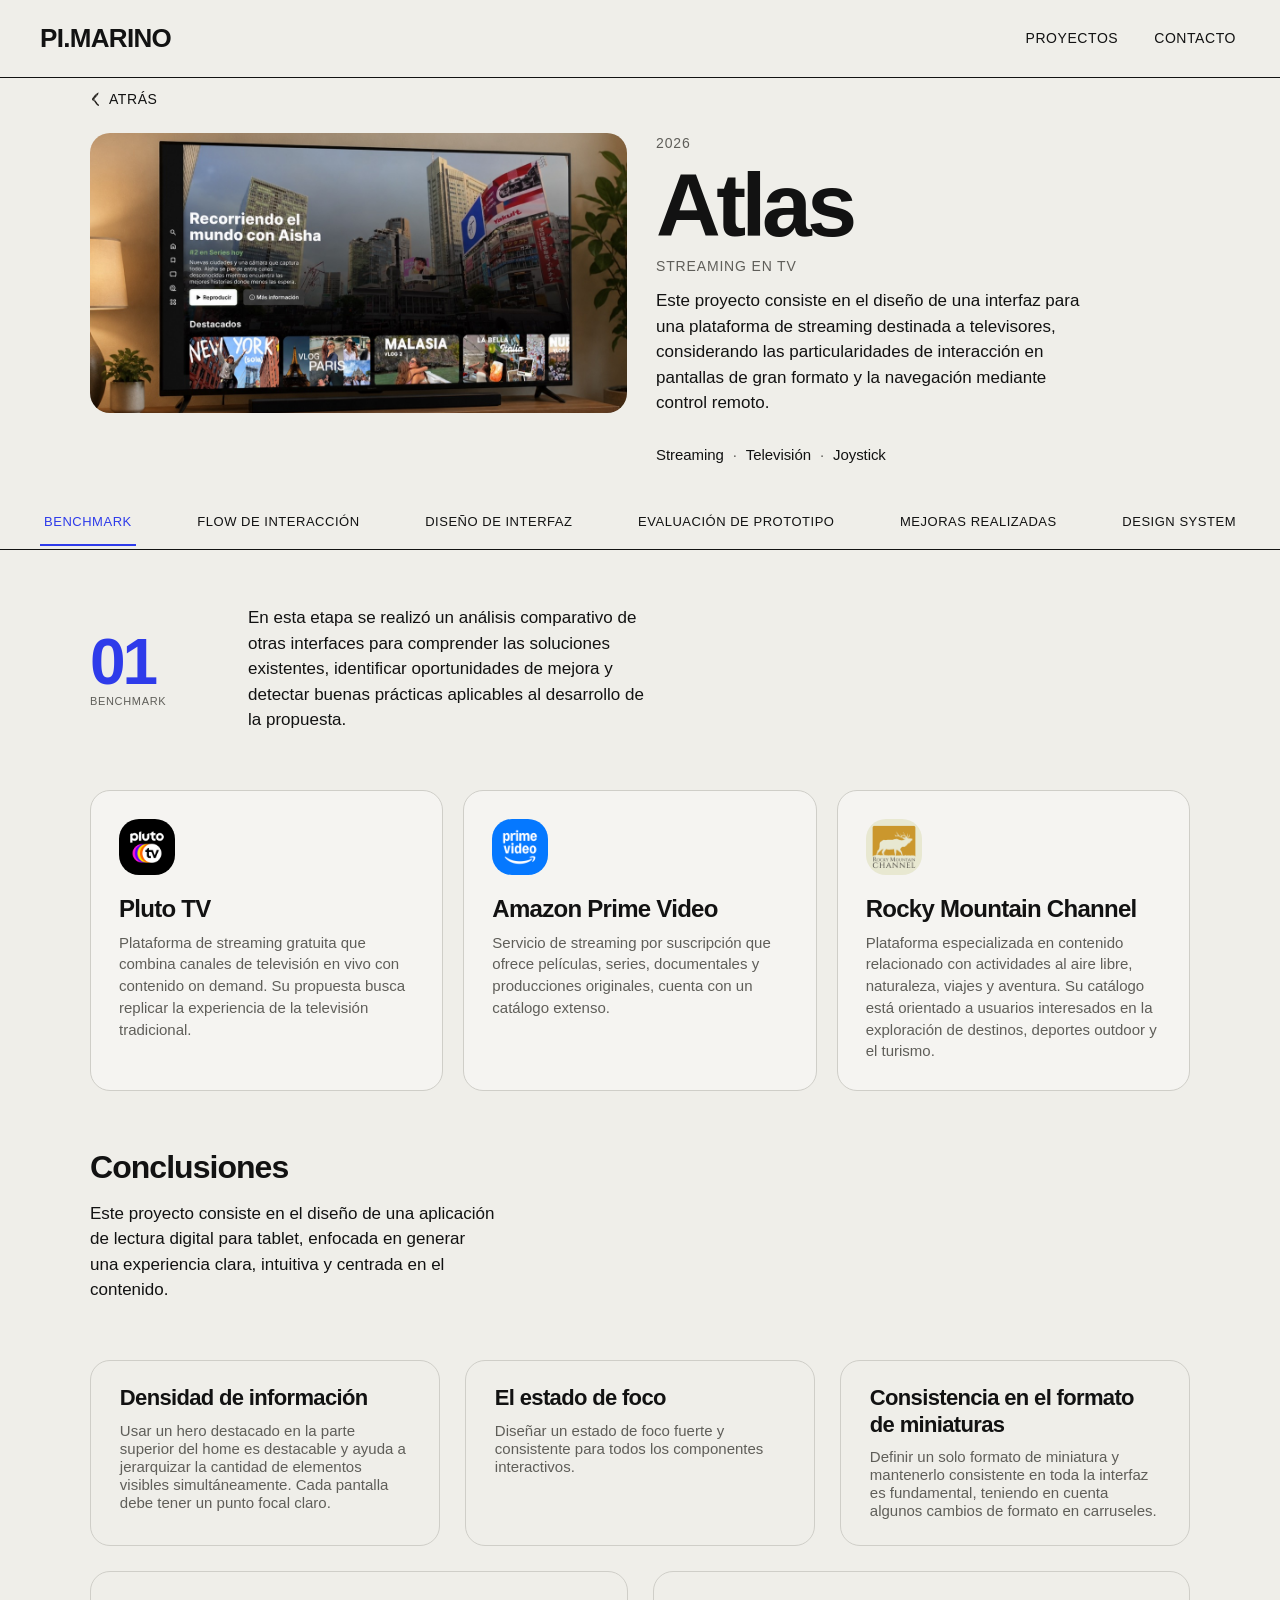
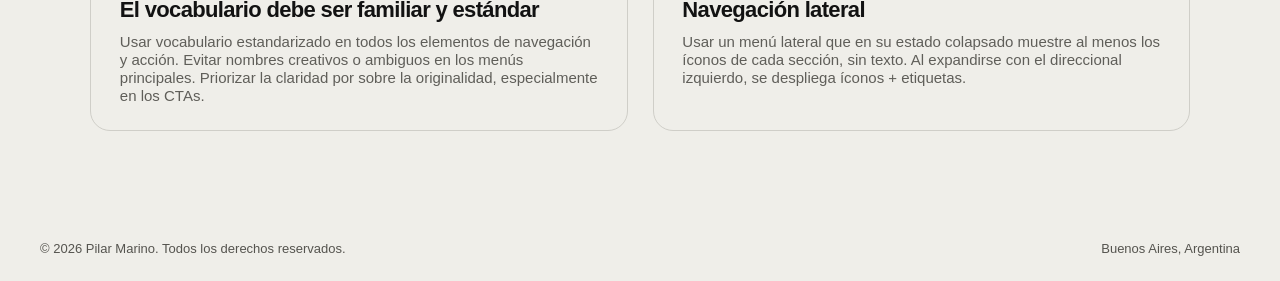
==== commit d9983735: "Add files via upload" ====
--- a/proyecto-atlas.html
+++ b/proyecto-atlas.html
@@ -8,7 +8,7 @@
   <link rel="preconnect" href="https://fonts.googleapis.com">
   <link rel="preconnect" href="https://fonts.gstatic.com" crossorigin>
   <link href="https://fonts.googleapis.com/css2?family=Instrument+Serif:ital@0;1&family=Inter+Tight:wght@400;500;600;700&family=Inter:opsz,wght@14..32,500..700&display=swap" rel="stylesheet">
-  <link rel="stylesheet" href="css/estilos.css?v=8">
+  <link rel="stylesheet" href="css/estilos.css?v=9">
 </head>
 <body>
 
--- a/css/estilos.css
+++ b/css/estilos.css
@@ -0,0 +1,2034 @@
+/* =========================================================
+   Pilar Marino — estilos
+   Paleta clara y cálida · logo PI.MARINO (Inter Display)
+   ========================================================= */
+:root {
+  --acento: #c9512c;
+  --secundario: #7b5e48;
+  --fondo: #f4eee4;
+  --superficie: #eae1d3;
+  --texto: #1e1b18;
+  --texto-suave: #7a7066;
+  --acento-oscuro: #8e3317;
+  --acento-claro: #f2cdb9;
+  --ancho: 1100px;
+  --alto-header: 86px;
+}
+
+*,
+*::before,
+*::after { box-sizing: border-box; }
+
+html { scroll-behavior: smooth; }
+
+body {
+  margin: 0;
+  background: var(--fondo);
+  color: var(--texto);
+  font-family: "Inter Tight", sans-serif;
+  line-height: 1.2;
+  overflow-x: hidden;
+}
+
+img { display: block; max-width: none; }
+a { color: inherit; text-decoration: none; }
+h1, h2, h3, p, ul, figure, blockquote { margin: 0; padding: 0; }
+ul { list-style: none; }
+
+.sr-only {
+  position: absolute; width: 1px; height: 1px;
+  overflow: hidden; clip: rect(0 0 0 0); white-space: nowrap;
+}
+
+/* Contenedor para SVG que "sangran" fuera de su caja (como en Figma) */
+.bleed { position: absolute; display: block; }
+.bleed > img { width: 100%; height: 100%; }
+
+/* ---------- Header ---------- */
+.header {
+  position: sticky;
+  top: 0;
+  z-index: 50;
+  background: var(--fondo);
+  filter: drop-shadow(0 4px 2px rgba(0, 0, 0, 0.25));
+}
+.header__inner {
+  max-width: 1280px;
+  margin: 0 auto;
+  padding: 20px 90px 15px;
+  display: flex;
+  align-items: center;
+  justify-content: space-between;
+}
+
+.logo { display: flex; flex-direction: column; width: 74px; }
+.logo > span { position: relative; display: block; }
+.logo__pili   { width: 39.41px; height: 23.27px; margin-bottom: -1.9px; }
+.logo__chechu { width: 73.84px; height: 29.97px; }
+
+.logo--footer { width: 135.49px; }
+.logo--footer .logo__pili   { width: 72.16px;  height: 42.6px; margin-bottom: -3.48px; }
+.logo--footer .logo__chechu { width: 135.19px; height: 54.88px; }
+
+.menu { display: flex; gap: 30px; align-items: center; }
+.menu__link {
+  position: relative;
+  padding: 10px 5px 6px;
+  font-weight: 700;
+  font-size: 17px;
+}
+.menu__link::after {
+  content: "";
+  position: absolute;
+  left: 5px; bottom: 0;
+  width: 0; height: 2px;
+  background: var(--acento);
+  border-radius: 2px;
+  transition: width .25s ease;
+}
+.menu__link:hover::after,
+.menu__link:focus-visible::after { width: calc(100% - 10px); }
+
+/* Sección actual (en Figma: "Botón menu / seleccionado") */
+.menu__link--activo { color: var(--acento); }
+.menu__link--activo::before {
+  content: "";
+  position: absolute;
+  left: 50%; top: 50%;
+  width: 82px; height: 30px;
+  transform: translate(-50%, -50%);
+  background: var(--acento);
+  opacity: .15;
+}
+.menu__link--activo::after { width: calc(100% - 10px); height: 2px; }
+
+/* ---------- Bloques con posiciones fijas que se escalan ---------- */
+.escala { position: relative; width: 100%; max-width: var(--ancho); margin: 0 auto; }
+.escala > * { position: absolute; top: 0; left: 0; transform-origin: top left; }
+
+.a { position: absolute; display: block; }
+.a.r { display: flex; align-items: center; justify-content: center; }
+.a.r > span { position: relative; flex: none; display: block; }
+.foto > img { position: absolute; inset: 0; width: 100%; height: 100%; object-fit: cover; }
+
+/* ---------- Hero ---------- */
+.hero {
+  padding: 33px 16px 0;
+  display: flex;
+  flex-direction: column;
+  align-items: center;
+  gap: 13px;
+}
+.hero__titulo {
+  width: 490.85px;
+  max-width: 100%;
+  display: flex;
+  flex-direction: column;
+  align-items: center;
+  gap: 5px;
+}
+.hero__h1 { position: relative; width: 100%; aspect-ratio: 490.848 / 76.541; }
+.subtitulo {
+  font-weight: 300;
+  font-size: 18px;
+  text-transform: uppercase;
+  text-align: center;
+}
+.collage { width: 1100px; height: 568px; }
+
+/* Botón "Conocenos" / "Ver todos" */
+.boton-ir {
+  display: inline-flex;
+  align-items: center;
+  gap: 10px;
+  padding: 6px 10px;
+  font-weight: 700;
+  font-size: 17px;
+  white-space: nowrap;
+  transition: color .2s ease;
+}
+.boton-ir__icono {
+  width: 7px; height: 14px;
+  transform: scaleX(-1);
+  transition: transform .2s ease;
+}
+.boton-ir:hover { color: var(--acento); }
+.boton-ir:hover .boton-ir__icono { transform: scaleX(-1) translateX(-4px); }
+
+/* ---------- Secciones ---------- */
+.secciones {
+  margin-top: 58px;
+  padding: 0 16px 58px;
+  display: flex;
+  flex-direction: column;
+  align-items: center;
+  gap: 100px;
+}
+
+.titulo-seccion {
+  position: relative;
+  display: inline-block;
+  font-weight: 700;
+  font-size: 30px;
+  padding-bottom: 15.5px;
+}
+.subrayado {
+  position: absolute;
+  bottom: 0;
+  width: 148.45px;
+  height: 15.5px;
+}
+.subrayado--izq { left: 46.4px; }
+.subrayado--der { right: 0; }
+
+/* Proyectos destacados */
+.destacados { width: 100%; max-width: var(--ancho); display: flex; flex-direction: column; gap: 9px; }
+.destacados__cabecera {
+  display: flex;
+  justify-content: space-between;
+  align-items: flex-start;
+}
+.destacados__cabecera .boton-ir { margin-top: 5px; }
+
+.destacados__cards { display: flex; gap: 24px; }
+.card {
+  flex: 1 1 0;
+  display: flex;
+  align-items: flex-end;
+  gap: 25px;
+  padding: 20px;
+  background: var(--superficie);
+  border: 7px solid var(--superficie);
+  border-radius: 9px;
+  overflow: hidden;
+  transition: border-color .25s ease, transform .25s ease;
+}
+.card:hover { border-color: var(--secundario); transform: translateY(-4px); }
+.card__img {
+  position: relative;
+  flex: 1 1 0;
+  min-width: 0;
+  height: 240px;
+  border-radius: 20px;
+  overflow: hidden;
+}
+.card__img > img { position: absolute; }
+.card__info { width: 157px; flex: none; display: flex; flex-direction: column; gap: 10px; }
+.card__titulo { font-weight: 700; font-size: 30px; }
+.card__tags { display: flex; flex-direction: column; align-items: flex-start; gap: 13px; }
+.tag {
+  border: 2px solid var(--acento);
+  color: var(--acento);
+  padding: 4px 6px;
+  font-size: 15px;
+  text-transform: uppercase;
+}
+
+/* Cita */
+.cita { width: 1052px; height: 350px; }
+.cita__texto {
+  position: absolute;
+  left: 0; top: 0;
+  font-weight: 300;
+  font-style: italic;
+  font-size: 79.683px;
+  text-transform: uppercase;
+}
+.cita__texto p { white-space: pre; }
+.cita__fuerte { font-weight: 700; }
+.cita__autor {
+  position: absolute;
+  left: 544px; top: 292px;
+  font-weight: 300;
+  font-style: italic;
+  font-size: 41.162px;
+  text-transform: uppercase;
+}
+
+/* Herramientas */
+.herramientas { display: flex; flex-direction: column; align-items: center; gap: 42px; }
+.titulo-seccion--centro { text-align: right; }
+.herramientas__lista {
+  display: flex;
+  flex-wrap: wrap;
+  justify-content: center;
+  gap: 25px;
+}
+.herramienta {
+  width: 256px;
+  height: 144.71px;
+  display: flex;
+  flex-direction: column;
+  align-items: center;
+  gap: 10.3px;
+  padding: 24.71px 28.83px;
+  border: 1.941px solid var(--secundario);
+  border-radius: 24.85px;
+  box-shadow: 0 .775px 1.55px rgba(0, 0, 0, .1), 0 .775px 2.325px rgba(0, 0, 0, .1);
+  font-weight: 700;
+  font-size: 22px;
+  text-align: center;
+  transition: background-color .25s ease, transform .25s ease;
+}
+.herramienta:hover { background: rgba(137, 98, 210, .15); transform: translateY(-4px); }
+.herramienta__logo { position: relative; height: 59px; overflow: hidden; flex: none; }
+.herramienta__logo > img { position: absolute; }
+.herramienta__logo > img.cubrir { inset: 0; width: 100%; height: 100%; object-fit: cover; }
+
+/* Contacto */
+.contacto {
+  width: 100%;
+  max-width: 1280px;
+  display: flex;
+  flex-direction: column;
+  align-items: center;
+  gap: 15px;
+  scroll-margin-top: 100px;
+}
+.contacto__linea { position: relative; display: block; width: 1125px; max-width: 100%; height: 0; }
+.contacto__fila {
+  width: 100%;
+  display: flex;
+  align-items: center;
+  gap: 26px;
+  padding: 30px 93px;
+}
+.contacto__titulo { font-weight: 700; font-size: 30px; white-space: nowrap; }
+.contacto__divisor { position: relative; display: block; width: 3.33px; height: 118.95px; flex: none; }
+.contacto__dato {
+  display: flex;
+  align-items: center;
+  gap: 20px;
+  font-weight: 700;
+  font-size: 22px;
+  white-space: nowrap;
+}
+.contacto__icono { position: relative; display: block; flex: none; }
+.contacto__mails { display: flex; flex-direction: column; }
+.contacto a:hover { color: var(--acento); }
+
+/* ---------- Footer ---------- */
+.footer { background: rgba(160, 160, 160, 0.1); padding-top: 20px; }
+.footer__contenido {
+  max-width: 1280px;
+  margin: 0 auto;
+  padding: 0 65px;
+  display: flex;
+  align-items: center;
+  gap: 197px;
+}
+.footer__links {
+  width: 220px;
+  display: grid;
+  grid-template-columns: 97px auto;
+  gap: 10px;
+}
+.footer__links a { padding: 6px 10px; font-weight: 700; font-size: 17px; }
+.footer__links a:hover { color: var(--acento); }
+.footer__legal {
+  border-top: 1px solid #1a1a1a;
+  padding: 10px 64px 14px;
+  text-align: center;
+  color: var(--texto-suave);
+  font-size: 10px;
+}
+
+/* Botón de accesibilidad */
+.accesibilidad {
+  position: fixed;
+  right: 62px;
+  bottom: 32px;
+  z-index: 60;
+  width: 50px; height: 50px;
+  padding: 0;
+  border: 0;
+  background: none;
+  cursor: pointer;
+  transition: transform .2s ease;
+}
+.accesibilidad:hover { transform: scale(1.08); }
+
+/* =========================================================
+   Página Proyectos
+   ========================================================= */
+.escala--izq { margin: 0; max-width: 373px; }
+
+.proyectos {
+  max-width: 1101px;
+  margin: 0 auto;
+  padding: 25px 16px 60px;
+  box-sizing: content-box;
+}
+.proyectos__intro { display: flex; flex-direction: column; }
+.titulo-proyectos { width: 373px; height: 73px; }
+.proyectos__bajada { max-width: 444px; font-size: 15px; }
+
+.grilla {
+  margin-top: 37px;
+  display: grid;
+  grid-template-columns: repeat(2, 538px);
+  gap: 25px;
+}
+
+.proyecto {
+  position: relative;
+  display: flex;
+  align-items: flex-end;
+  height: 412px;
+  padding: 40px;
+  border-radius: 20px;
+  overflow: hidden;
+  isolation: isolate;
+}
+.proyecto__img {
+  position: absolute;
+  inset: 0;
+  z-index: -1;
+  overflow: hidden;
+  transition: filter .35s ease, transform .35s ease;
+}
+.proyecto__img > img { position: absolute; }
+.proyecto__img > img.cubrir { inset: 0; width: 100%; height: 100%; object-fit: cover; }
+.proyecto__img::after {
+  content: "";
+  position: absolute;
+  inset: 0;
+  background: rgba(0, 0, 0, .4);
+  opacity: 0;
+  transition: opacity .35s ease;
+}
+.proyecto--oscuro .proyecto__img::after { background: rgba(0, 0, 0, .6); }
+
+.proyecto__info {
+  display: flex;
+  flex-direction: column;
+  align-items: flex-start;
+  gap: 10px;
+  opacity: 0;
+  transform: translateY(12px);
+  transition: opacity .3s ease, transform .3s ease;
+}
+.proyecto__titulo { font-weight: 700; font-size: 30px; }
+.proyecto__tags { display: flex; flex-direction: column; align-items: flex-start; gap: 13px; }
+.ver-mas {
+  margin-top: 20px;
+  display: inline-flex;
+  align-items: center;
+  gap: 8px;
+  padding: 5px 5px;
+  background: var(--acento);
+  border: 3px solid var(--acento);
+  font-weight: 700;
+  font-size: 17px;
+}
+.ver-mas > img { width: 18px; height: 10.58px; transition: transform .2s ease; }
+
+/* Hover (en Figma: "Variant2") */
+.proyecto:hover .proyecto__img,
+.proyecto:focus-visible .proyecto__img { filter: blur(20px); transform: scale(1.15); }
+.proyecto:hover .proyecto__img::after,
+.proyecto:focus-visible .proyecto__img::after { opacity: 1; }
+.proyecto:hover .proyecto__info,
+.proyecto:focus-visible .proyecto__info { opacity: 1; transform: none; }
+.proyecto:hover .ver-mas > img { transform: translateX(4px); }
+
+/* En celulares y tablets no hay hover: se muestra la info siempre */
+@media (hover: none) {
+  .proyecto__img::after,
+  .proyecto--oscuro .proyecto__img::after { opacity: 1; background: linear-gradient(to top, rgba(0,0,0,.9) 15%, rgba(0,0,0,0) 85%); }
+  .proyecto__info { opacity: 1; transform: none; }
+}
+
+/* =========================================================
+   Páginas de detalle de proyecto
+   ========================================================= */
+.detalle__contenedor {
+  max-width: var(--ancho);
+  margin: 0 auto;
+  padding: 7px 16px 0;
+  box-sizing: content-box;
+}
+
+.boton-atras {
+  display: inline-flex;
+  align-items: center;
+  gap: 10px;
+  margin-left: -8px;
+  padding: 6px 10px;
+  font-weight: 700;
+  font-size: 17px;
+  transition: color .2s ease;
+}
+.boton-atras__icono { width: 7px; height: 14px; transition: transform .2s ease; }
+.boton-atras:hover { color: var(--acento); }
+.boton-atras:hover .boton-atras__icono { transform: translateX(-4px); }
+
+.detalle__hero {
+  margin-top: 19px;
+  display: flex;
+  align-items: flex-start;
+  gap: 29px;
+}
+.detalle__imagen {
+  width: 537px;
+  height: 280px;
+  flex: none;
+  object-fit: cover;
+  border-radius: 20px;
+}
+.detalle__info { width: 444px; display: flex; flex-direction: column; gap: 30px; }
+.detalle__textos { display: flex; flex-direction: column; gap: 11px; font-size: 15px; }
+.detalle__anio { font-size: 13px; }
+.detalle__titulo { font-weight: 700; font-size: 59px; line-height: .9; }
+.detalle__tipo { font-weight: 300; font-size: 24px; text-transform: uppercase; }
+.detalle__tags { display: flex; flex-wrap: wrap; gap: 13px; }
+
+/* Barra de subsecciones (en Figma: "Navigation") */
+.subnav {
+  position: sticky;
+  top: var(--alto-header);
+  z-index: 40;
+  margin-top: 32px;
+  filter: drop-shadow(0 4px 22px rgba(222, 193, 255, .15));
+}
+.subnav__inner {
+  max-width: 1280px;
+  margin: 0 auto;
+  display: flex;
+  align-items: center;
+  justify-content: space-between;
+  gap: 8px;
+  padding: 10px 90px;
+  background: rgba(55, 30, 102, .8);
+  border: 8px solid rgba(55, 30, 102, .8);
+  backdrop-filter: blur(75px);
+  -webkit-backdrop-filter: blur(75px);
+  box-shadow: 0 7.53px 11.29px -7.53px rgba(0, 0, 0, .1);
+  overflow-x: auto;
+  scrollbar-width: none;
+}
+.subnav__inner::-webkit-scrollbar { display: none; }
+.subnav__boton {
+  flex: none;
+  padding: 9px 17px;
+  border: 2px solid transparent;
+  border-radius: 2px;
+  background: none;
+  color: var(--texto);
+  font: 700 17px/1.2 "Inter Tight", sans-serif;
+  cursor: pointer;
+  transition: background-color .2s ease, border-color .2s ease;
+}
+.subnav__boton:hover { background: rgba(255, 255, 255, .08); }
+.subnav__boton[aria-selected="true"] { background: rgba(255, 255, 255, .15); border-color: var(--texto); }
+
+/* Cada etapa / tab */
+.etapa {
+  max-width: var(--ancho);
+  margin: 0 auto;
+  padding: 55px 16px 90px;
+  box-sizing: content-box;
+  display: flex;
+  flex-direction: column;
+  align-items: flex-start;
+  gap: 57px;
+  scroll-margin-top: calc(var(--alto-header) + 80px);
+}
+.etapa[hidden] { display: none; }
+.etapa__intro { display: flex; align-items: center; gap: 22px; font-size: 15px; }
+.etapa__intro > p, .etapa__texto-boton { width: 407px; }
+.etapa__numero { display: flex; flex-direction: column; color: var(--secundario); opacity: .7; flex: none; }
+.etapa__numero span { font-weight: 700; font-size: 61.926px; line-height: 1.2; }
+.etapa__numero small { max-width: 87px; font-size: 11.406px; text-transform: uppercase; }
+.etapa__bloque { width: 407px; display: flex; flex-direction: column; gap: 14px; font-size: 15px; }
+.etapa__bloque--ancho { width: 100%; gap: 20px; }
+.etapa__subtitulo { font-weight: 700; font-size: 22px; }
+
+/* Benchmark */
+.referentes { width: 100%; display: grid; grid-template-columns: repeat(3, 1fr); gap: 25px; }
+.referente { display: flex; align-items: flex-start; gap: 25px; }
+.referente > img { width: 69px; height: 69px; object-fit: cover; flex: none; }
+.referente h3 { font-family: "Inter", sans-serif; font-weight: 500; font-size: 28px; color: var(--secundario); margin-bottom: 10px; }
+.referente p { font-size: 15px; }
+
+.tarjetas { width: 100%; display: grid; grid-template-columns: repeat(3, 1fr); gap: 25px; }
+.tarjeta {
+  display: flex;
+  flex-direction: column;
+  gap: 10.3px;
+  padding: 24.71px 28.83px;
+  border: 1.941px solid var(--secundario);
+  border-radius: 24.85px;
+  box-shadow: 0 .775px 1.55px rgba(0, 0, 0, .1), 0 .775px 2.325px rgba(0, 0, 0, .1);
+}
+.tarjeta h3 { font-weight: 700; font-size: 22px; }
+.tarjeta p { font-size: 15px; color: var(--secundario); }
+
+/* Flows */
+.flows { display: flex; flex-wrap: wrap; gap: 26px; }
+.flow-boton {
+  width: 348px;
+  padding: 24.71px 28.83px;
+  border: 1.941px solid var(--secundario);
+  border-radius: 24.85px;
+  background: none;
+  color: var(--texto);
+  font: 700 22px/1.2 "Inter Tight", sans-serif;
+  cursor: pointer;
+  box-shadow: 0 .775px 1.55px rgba(0, 0, 0, .1), 0 .775px 2.325px rgba(0, 0, 0, .1);
+  transition: background-color .25s ease, transform .25s ease;
+}
+.flow-boton:hover { background: rgba(137, 98, 210, .15); transform: translateY(-3px); }
+
+/* Diseño de interfaz */
+.etapa__texto-boton { display: flex; flex-direction: column; align-items: flex-start; gap: 10px; }
+.boton-prototipo {
+  padding: 7px 18px;
+  border-radius: 70px;
+  background: var(--acento);
+  color: #000;
+  font-family: "Inter", sans-serif;
+  font-weight: 500;
+  font-size: 16px;
+  text-decoration: underline;
+  filter: drop-shadow(0 1.3px 1.3px rgba(0, 0, 0, .1)) drop-shadow(0 1.3px 2px rgba(0, 0, 0, .1));
+  transition: transform .2s ease;
+}
+.boton-prototipo:hover { transform: translateY(-2px); }
+#diseno .escala { margin: -33px 0 0; }
+.maqueta { width: 1099px; height: 806px; }
+.maqueta__pantalla {
+  position: absolute;
+  left: 43.74px; top: 29.16px;
+  width: 1020.5px; height: 735.09px;
+  object-fit: cover;
+  border-radius: 44.67px;
+}
+
+/* Carruseles con scroll horizontal (heurísticas y mejoras) */
+.carrusel {
+  /* llega hasta el borde derecho de la pantalla, como en el Figma */
+  width: auto;
+  align-self: stretch;
+  margin-right: calc((100vw - 100%) / -2);
+  padding-right: 16px;
+  display: flex;
+  gap: 33px;
+  overflow-x: auto;
+  scroll-snap-type: x mandatory;
+  padding-bottom: 16px;
+  scrollbar-color: var(--secundario) transparent;
+}
+.carrusel > li { flex: none; scroll-snap-align: start; }
+
+.heuristica {
+  width: 541px;
+  display: flex;
+  flex-direction: column;
+  gap: 16px;
+  padding: 38.41px 44.81px;
+  border: 3.017px solid var(--secundario);
+  border-radius: 38.6px;
+  box-shadow: 0 1.2px 2.4px rgba(0, 0, 0, .1), 0 1.2px 3.6px rgba(0, 0, 0, .1);
+}
+.heuristica h3 { font-weight: 700; font-size: 22px; }
+.heuristica p { font-size: 15px; color: var(--secundario); }
+
+/* Pruebas de usabilidad: tortas con conic-gradient */
+.tarea { display: flex; flex-direction: column; gap: 25px; margin-top: 22px; }
+.tarea__titulo { font-weight: 400; font-size: 15px; color: var(--secundario); }
+.tarea__graficos { display: grid; grid-template-columns: repeat(3, 1fr); gap: 32px; }
+.grafico { display: flex; align-items: flex-start; gap: 7.5px; }
+.torta {
+  position: relative;
+  width: 234.22px;
+  height: 234.22px;
+  flex: none;
+  border-radius: 50%;
+}
+.torta span {
+  position: absolute;
+  font-family: "Inter", sans-serif;
+  font-weight: 500;
+  font-size: 23.42px;
+  line-height: 1.2;
+}
+.torta span.oscuro { color: var(--fondo); }
+.leyenda {
+  margin-top: 27.6px;
+  display: flex;
+  flex-direction: column;
+  gap: 5px;
+  font-family: "Inter", sans-serif;
+  font-size: 10.04px;
+}
+.leyenda--fila { width: 35px; }
+.leyenda span { display: flex; align-items: center; gap: 5.86px; white-space: nowrap; }
+.leyenda span::before {
+  content: "";
+  width: 11.71px; height: 11.71px;
+  border-radius: 50%;
+  flex: none;
+}
+.leyenda span.chico::before { width: 7.41px; height: 7.41px; }
+.leyenda .c1::before { background: var(--acento); }
+.leyenda .c2::before { background: var(--acento-oscuro); }
+.leyenda .c3::before { background: var(--acento-claro); }
+.tarea__conclusion { width: 518px; max-width: 100%; margin-top: 42px; font-size: 15px; }
+
+/* Mejoras: antes / después */
+.mejoras { gap: 25px; }
+.mejora {
+  width: 819px;
+  display: flex;
+  flex-direction: column;
+  gap: 4.65px;
+  padding: 18.6px;
+  border: 3px solid var(--acento);
+  border-radius: 22.72px;
+  box-shadow: 0 .6px 1.2px rgba(0, 0, 0, .1), 0 .6px 1.8px rgba(0, 0, 0, .1);
+}
+.mejora h3 { font-weight: 700; font-size: 22px; }
+.mejora > p { width: 474px; max-width: 100%; font-size: 15px; }
+.comparacion { margin-top: auto; padding-top: 14px; display: grid; grid-template-columns: 1fr 1fr; gap: 13.96px; }
+.comparacion figure { display: flex; flex-direction: column; align-items: center; gap: 4.65px; font-size: 15px; }
+.captura { position: relative; width: 100%; aspect-ratio: 2388 / 1668; }
+.captura > img { width: 100%; height: 100%; object-fit: cover; }
+/* Coordenadas del Figma: la captura mide 380.9 × 266 y arranca 22.65px abajo del texto */
+.marca {
+  position: absolute;
+  left: calc(var(--x) * 100% / 380.9);
+  top: calc((var(--y) - 22.65) * 100% / 266.05);
+  width: calc(var(--w) * 100% / 380.9);
+  height: calc(var(--h) * 100% / 266.05);
+  border: 1px solid red;
+  border-radius: 1px;
+}
+
+/* ---- Variantes usadas en Atlas ---- */
+.referente > img.redondeado { border-radius: 20px; }
+.tarjetas--cinco { grid-template-columns: repeat(6, 1fr); }
+.tarjetas--cinco > li { grid-column: span 2; }
+.tarjetas--cinco > li:nth-child(n+4) { grid-column: span 3; }
+
+.maqueta--tele { width: 1100px; height: 677px; }
+.maqueta__tele { position: absolute; left: 0; top: 25.44px; width: 1100px; height: 618.75px; }
+
+.grafico--pregunta { flex-direction: column; gap: 10px; }
+.grafico__pregunta { width: 234px; min-height: 72px; font-size: 13px; line-height: 1.2; }
+.grafico__fila { display: flex; align-items: flex-start; gap: 7.5px; }
+.grafico--pregunta .leyenda { margin-top: 64px; }
+
+.leyes { width: 100%; display: grid; grid-template-columns: 1fr 1fr; gap: 23.4px; }
+.ley {
+  display: flex;
+  flex-direction: column;
+  gap: 9.6px;
+  padding: 23.15px 27px;
+  border: 1.818px solid var(--secundario);
+  border-radius: 23.3px;
+  box-shadow: 0 .7px 1.45px rgba(0, 0, 0, .1), 0 .7px 2.2px rgba(0, 0, 0, .1);
+}
+.ley h3 { font-weight: 700; font-size: 20.6px; }
+.ley p { font-size: 14.05px; color: var(--secundario); }
+
+.mejoras--tv .mejora { padding: 28.7px; border-radius: 35px; gap: 7.2px; }
+.mejoras--tv .mejora > p { width: 588px; }
+.mejoras--tv .comparacion { gap: 10.5px; padding-top: 21px; }
+.mejoras--tv .comparacion figure { font-family: "Inter", sans-serif; font-weight: 500; font-size: 12.92px; gap: 7.2px; }
+.mejoras--tv .captura { aspect-ratio: 4096 / 2304; }
+.mejoras--tv .marca {
+  left: calc(var(--x) * 100% / 372.53);
+  top: calc((var(--y) - 22.7) * 100% / 209.55);
+  width: calc(var(--w) * 100% / 372.53);
+  height: calc(var(--h) * 100% / 209.55);
+}
+
+/* Mejoras con capturas de tablet (Wino) */
+.mejoras--tablet .mejora { height: 463px; padding: 27.8px; border-radius: 34px; gap: 7px; }
+.mejoras--tablet .mejora > p { width: 525px; }
+.mejoras--tablet .comparacion { gap: 20.9px; padding-top: 21px; }
+.mejoras--tablet .comparacion figure { font-family: "Inter", sans-serif; font-weight: 500; font-size: 12.52px; gap: 7px; }
+.mejoras--tablet .marca {
+  left: calc(var(--x) * 100% / 368.24);
+  top: calc((var(--y) - 22) * 100% / 257.2);
+  width: calc(var(--w) * 100% / 368.24);
+  height: calc(var(--h) * 100% / 257.2);
+}
+
+/* Cabecera con texto más ancho (Wino) */
+.detalle__info--ancha { width: auto; flex: 1; }
+
+/* ---- Variantes usadas en Neverland ---- */
+.detalle__imagen--caja { position: relative; overflow: hidden; background: #fff; }
+.detalle__imagen--caja > img { position: absolute; }
+.referente > img.redondeado-chico { border-radius: 10px; }
+.tarjeta--ancha { width: 100%; padding: 25px 28px; border-radius: 20px; }
+.tarjeta--ancha p + p { margin-top: 18px; }
+.escala--celular { max-width: 347px; align-self: center; }
+#diseno .escala--celular { margin: -18px auto 0; }
+.maqueta--celular { width: 347px; height: 662px; }
+.maqueta__celular { position: absolute; left: 9.79px; top: 16px; width: 319px; height: 623px; border-radius: 52px; }
+
+/* Design system con menú lateral */
+.ds { width: 100%; display: grid; grid-template-columns: 127px 1fr; gap: 73px; align-items: start; }
+.ds__nav {
+  position: sticky;
+  top: calc(var(--alto-header) + 90px);
+  display: flex;
+  flex-direction: column;
+  gap: 14px;
+}
+.ds__boton {
+  padding: 6px 10px;
+  border: 2px solid transparent;
+  background: none;
+  color: rgba(255, 255, 255, .6);
+  font: 700 17px/1.2 "Inter Tight", sans-serif;
+  text-align: left;
+  cursor: pointer;
+  transition: color .2s ease, background-color .2s ease;
+}
+.ds__boton:hover { color: var(--texto); }
+.ds__boton[aria-pressed="true"] { background: #3e3e3e; border-color: #3e3e3e; color: var(--texto); }
+.ds__panel { display: flex; flex-direction: column; gap: 52px; padding-bottom: 80px; }
+.ds__panel[hidden] { display: none; }
+.ds__intro { max-width: 665px; display: flex; flex-direction: column; gap: 10px; font-size: 15px; }
+.ds__intro h2 { font-weight: 700; font-size: 47px; }
+.ds__panel > img { width: 100%; height: auto; }
+
+/* UI Kit */
+.uikit {
+  width: 100%;
+  height: auto;
+  border-radius: 20px;
+  filter: drop-shadow(0 1.7px 1.7px rgba(0, 0, 0, .1)) drop-shadow(0 1.7px 2.6px rgba(0, 0, 0, .1));
+}
+
+/* Visor de imágenes */
+.visor {
+  width: min(1200px, 94vw);
+  max-height: 92vh;
+  padding: 0;
+  border: 2px solid var(--secundario);
+  border-radius: 20px;
+  background: var(--fondo);
+  color: var(--texto);
+}
+.visor::backdrop { background: rgba(0, 0, 0, .75); backdrop-filter: blur(4px); }
+.visor__barra { display: flex; align-items: center; justify-content: space-between; padding: 16px 20px; }
+.visor__titulo { font-weight: 700; font-size: 22px; }
+.visor__cerrar {
+  width: 40px; height: 40px;
+  border: 0; border-radius: 50%;
+  background: rgba(255, 255, 255, .1);
+  color: var(--texto);
+  font-size: 18px;
+  cursor: pointer;
+}
+.visor__cerrar:hover { background: var(--acento); }
+.visor__imagen { width: 100%; height: auto; max-width: none; padding: 0 20px 20px; }
+
+/* ---------- Responsive ---------- */
+@media (max-width: 1180px) {
+  .header__inner { padding: 20px 32px 15px; }
+  .destacados__cards { flex-direction: column; }
+  .card { flex: none; }
+  .contacto__fila { flex-wrap: wrap; justify-content: center; padding: 30px 16px; }
+  .contacto__titulo { width: 100%; text-align: center; white-space: normal; }
+  .footer__contenido { gap: 64px; padding: 0 32px; }
+  .grilla { grid-template-columns: repeat(2, 1fr); }
+  .proyecto { height: auto; aspect-ratio: 538 / 412; padding: 28px; }
+}
+
+@media (max-width: 1180px) {
+  .subnav__inner { padding: 10px 24px; }
+  .detalle__imagen { width: 48%; height: auto; aspect-ratio: 537 / 280; }
+  .detalle__info { flex: 1; width: auto; }
+  .tarea__graficos { grid-template-columns: 1fr; justify-items: start; }
+}
+
+@media (max-width: 800px) {
+  .grilla { grid-template-columns: 1fr; }
+  .detalle__hero { flex-direction: column; }
+  .detalle__imagen { width: 100%; }
+  .referentes, .tarjetas { grid-template-columns: 1fr; }
+  .etapa__intro { flex-direction: column; align-items: flex-start; gap: 8px; }
+  .etapa__intro > p, .etapa__texto-boton, .etapa__bloque { width: 100%; }
+  .etapa__bloque--ancho { width: 100%; }
+  .heuristica { width: 85vw; padding: 28px; }
+  .mejora { width: 88vw; }
+  .flow-boton { width: 100%; }
+  #diseno .escala { margin-top: 0; }
+  .tarjetas--cinco > li, .tarjetas--cinco > li:nth-child(n+4) { grid-column: auto; }
+  .leyes { grid-template-columns: 1fr; }
+  .ds { grid-template-columns: 1fr; gap: 24px; }
+  .ds__nav { position: static; flex-direction: row; flex-wrap: wrap; gap: 8px; }
+  .ds__intro h2 { font-size: 34px; }
+  .mejoras--tv .mejora { padding: 18px; }
+  .mejoras--tablet .mejora { height: auto; padding: 18px; }
+  .grafico--pregunta .leyenda { margin-top: 0; }
+}
+
+@media (max-width: 640px) {
+  .header__inner { padding: 16px; }
+  .menu { gap: 10px; }
+  .menu__link { font-size: 15px; }
+  .secciones { gap: 64px; }
+  .titulo-seccion, .card__titulo, .contacto__titulo { font-size: 24px; }
+  .card { flex-direction: column; align-items: stretch; padding: 12px; }
+  .card__img { flex: none; height: 200px; }
+  .card__info { width: auto; }
+  .card__tags { flex-direction: row; flex-wrap: wrap; }
+  .herramienta { width: calc(50% - 12.5px); height: auto; padding: 18px 8px; font-size: 16px; }
+  .contacto__divisor { display: none; }
+  .contacto__fila { flex-direction: column; gap: 20px; }
+  .contacto__dato { font-size: 18px; }
+  .footer__contenido { flex-direction: column; gap: 24px; padding: 0 16px 16px; }
+  .accesibilidad { right: 16px; bottom: 16px; }
+  .proyecto { padding: 20px; }
+  .proyecto__titulo { font-size: 24px; }
+  .proyecto__tags { flex-direction: row; flex-wrap: wrap; gap: 8px; }
+  .ver-mas { margin-top: 8px; }
+  .detalle__titulo { font-size: 44px; }
+  .subnav__inner { justify-content: flex-start; padding: 6px 8px; border-width: 4px; }
+  .subnav__boton { font-size: 15px; padding: 8px 12px; }
+  .etapa { padding-top: 36px; gap: 40px; }
+  .referente h3 { font-size: 22px; }
+  .grafico { flex-direction: column; }
+  .leyenda { margin-top: 0; flex-direction: row; flex-wrap: wrap; gap: 12px; }
+  .leyenda--fila { width: auto; }
+  .heuristica h3, .tarjeta h3, .mejora h3 { font-size: 19px; }
+  .comparacion { grid-template-columns: 1fr; }
+}
+
+/* =========================================================
+   Ajustes de contraste para la paleta clara y cálida
+   ========================================================= */
+:root { --crema: #f4eee4; --tinta: #1e1b18; }
+.header { filter: drop-shadow(0 2px 6px rgba(30, 27, 24, .08)); }
+.footer { background: var(--superficie); }
+.footer__legal { border-top-color: rgba(30, 27, 24, .12); }
+.proyecto__info, .ver-mas { color: var(--crema); }
+.torta span { color: #fff; }
+.torta span.oscuro { color: var(--tinta); }
+.subnav { filter: drop-shadow(0 4px 18px rgba(30, 27, 24, .18)); }
+.subnav__inner { background: var(--tinta); border-color: var(--tinta); }
+.subnav__boton { color: var(--crema); }
+.subnav__boton:hover { background: rgba(244, 238, 228, .1); }
+.subnav__boton[aria-selected="true"] { background: rgba(244, 238, 228, .15); border-color: var(--crema); }
+.herramienta:hover, .flow-boton:hover { background: rgba(201, 81, 44, .08); }
+.boton-prototipo { color: #fff; }
+.ds__boton { color: rgba(30, 27, 24, .55); }
+.ds__boton[aria-pressed="true"] { background: var(--tinta); border-color: var(--tinta); color: var(--crema); }
+.visor__cerrar { background: rgba(30, 27, 24, .08); }
+.visor__cerrar:hover { color: #fff; }
+
+/* =========================================================
+   Estética nueva: logo PI.MARINO, portada y detalles limpios
+   (sin trazos de pincel)
+   ========================================================= */
+:root { --display: "Inter", system-ui, sans-serif; }
+
+/* Logo con la misma tipografía que el portfolio de Framer */
+.logo {
+  width: auto;
+  display: inline-block;
+  font-family: var(--display);
+  font-optical-sizing: auto;
+  font-weight: 600;
+  font-size: 22px;
+  letter-spacing: -0.02em;
+  line-height: 1;
+  color: var(--texto);
+  font-feature-settings: "ss01", "ss02", "cv01", "cv05", "cv08", "cv11";
+}
+.logo--footer { width: auto; font-size: 34px; }
+
+/* Portada */
+.portada {
+  max-width: 1280px;
+  margin: 0 auto;
+  padding: 72px 90px 40px;
+  display: flex;
+  flex-direction: column;
+  gap: 24px;
+}
+.portada__datos {
+  display: flex;
+  justify-content: space-between;
+  gap: 16px;
+  flex-wrap: wrap;
+  font-size: 15px;
+  color: var(--texto-suave);
+}
+.portada__datos span:first-child { color: var(--texto); font-weight: 700; }
+.portada__nombre {
+  font-family: var(--display);
+  font-optical-sizing: auto;
+  font-weight: 600;
+  font-size: clamp(64px, 17.5vw, 224px);
+  line-height: .9;
+  letter-spacing: -0.035em;
+  color: var(--texto);
+  font-feature-settings: "ss01", "ss02", "cv01", "cv05", "cv08", "cv11";
+  border-bottom: 1px solid rgba(30, 27, 24, .15);
+  padding-bottom: 24px;
+}
+.portada__pie { display: flex; justify-content: space-between; align-items: center; gap: 16px; flex-wrap: wrap; }
+.portada__bajada { font-weight: 300; font-size: 22px; text-transform: uppercase; letter-spacing: .02em; }
+
+/* Títulos sin subrayado de pincel */
+.titulo-seccion { padding-bottom: 0; font-family: var(--display); letter-spacing: -0.01em; }
+.titulo-seccion::after {
+  content: "";
+  display: block;
+  width: 40px;
+  height: 3px;
+  margin-top: 10px;
+  background: var(--acento);
+  border-radius: 2px;
+}
+.titulo-pagina {
+  font-family: var(--display);
+  font-optical-sizing: auto;
+  font-weight: 600;
+  font-size: clamp(44px, 8vw, 88px);
+  line-height: 1;
+  letter-spacing: -0.03em;
+  margin-bottom: 14px;
+}
+.titulo-pagina::after { content: "."; color: var(--acento); }
+
+/* Cita limpia */
+.cita-limpia { width: 100%; max-width: var(--ancho); position: relative; padding: 40px 0 0 0; }
+.cita-limpia__comillas {
+  position: absolute;
+  top: -30px;
+  left: -8px;
+  font-family: Georgia, serif;
+  font-size: 180px;
+  line-height: 1;
+  color: var(--acento);
+  opacity: .9;
+}
+.cita-limpia__texto {
+  max-width: 900px;
+  font-family: var(--display);
+  font-weight: 300;
+  font-size: clamp(36px, 6vw, 72px);
+  line-height: 1.05;
+  letter-spacing: -0.02em;
+}
+.cita-limpia__texto strong { font-weight: 700; color: var(--acento); }
+.cita-limpia__autor {
+  margin-top: 20px;
+  display: flex;
+  align-items: center;
+  gap: 12px;
+  font-size: 15px;
+  text-transform: uppercase;
+  letter-spacing: .12em;
+  color: var(--texto-suave);
+}
+.cita-limpia__autor::before { content: ""; width: 48px; height: 1px; background: currentColor; }
+
+/* Herramientas y contacto con líneas finas */
+.herramienta { border-width: 1px; }
+.contacto { border-top: 1px solid rgba(30, 27, 24, .15); border-bottom: 1px solid rgba(30, 27, 24, .15); max-width: var(--ancho); }
+.contacto__fila { padding: 40px 0; justify-content: space-between; }
+.contacto__separador { width: 1px; align-self: stretch; background: rgba(30, 27, 24, .15); }
+.contacto__titulo { font-family: var(--display); letter-spacing: -0.01em; }
+
+/* Bordes más finos en tarjetas, para que se vean más livianas */
+.tarjeta, .flow-boton, .ley { border-width: 1px; }
+.heuristica { border-width: 1.5px; }
+.mejora { border-width: 1.5px; }
+
+@media (max-width: 1180px) {
+  .portada { padding: 48px 32px 32px; }
+  .contacto__fila { justify-content: center; }
+}
+@media (max-width: 640px) {
+  .portada { padding: 32px 16px 24px; }
+  .portada__bajada { font-size: 16px; }
+  .contacto__separador { display: none; }
+  .cita-limpia__comillas { font-size: 120px; top: -10px; }
+}
+.menu__link { white-space: nowrap; }
+@media (max-width: 640px) {
+  .logo { font-size: 18px; }
+  .menu { gap: 4px; }
+  .menu__link { font-size: 14px; padding-left: 4px; padding-right: 4px; }
+}
+
+/* Sobre mí */
+.sobre-mi { width: 100%; max-width: var(--ancho); display: flex; flex-direction: column; gap: 32px; scroll-margin-top: 110px; }
+.sobre-mi__contenido { display: grid; grid-template-columns: 1.2fr 1fr; gap: 48px; align-items: start; }
+.sobre-mi__lead {
+  font-family: var(--display);
+  font-weight: 500;
+  font-size: clamp(28px, 3.6vw, 44px);
+  line-height: 1.1;
+  letter-spacing: -0.02em;
+}
+.sobre-mi__texto { display: flex; flex-direction: column; gap: 24px; font-size: 17px; line-height: 1.45; color: var(--texto-suave); }
+.sobre-mi__areas { display: flex; flex-wrap: wrap; gap: 10px; }
+.sobre-mi__areas li {
+  padding: 8px 14px;
+  border: 1px solid rgba(30, 27, 24, .2);
+  border-radius: 999px;
+  font-size: 14px;
+  color: var(--texto);
+}
+
+/* Contacto con tres datos */
+.contacto__disponible {
+  display: flex; align-items: center; gap: 8px;
+  margin-bottom: 10px;
+  font-size: 14px; text-transform: uppercase; letter-spacing: .1em; color: var(--texto-suave);
+}
+.contacto__disponible::before { content: ""; width: 8px; height: 8px; border-radius: 50%; background: #3f9b5b; }
+.contacto__datos { display: flex; flex-direction: column; gap: 14px; }
+.contacto__dato { font-size: 19px; gap: 14px; }
+.contacto__ig {
+  width: 26px; height: 26px; margin: 0 2px;
+  border: 2px solid var(--texto); border-radius: 8px; position: relative; flex: none;
+}
+.contacto__ig::before { content: ""; position: absolute; inset: 5px; border: 2px solid var(--texto); border-radius: 50%; }
+.contacto__ig::after { content: ""; position: absolute; top: 3px; right: 3px; width: 3px; height: 3px; border-radius: 50%; background: var(--texto); }
+
+@media (max-width: 800px) {
+  .sobre-mi__contenido { grid-template-columns: 1fr; gap: 20px; }
+}
+
+/* =========================================================
+   Piezas interactivas (las mueve js/animaciones.js con GSAP)
+   ========================================================= */
+
+/* Cinta infinita bajo la portada */
+.cinta {
+  overflow: hidden;
+  border-top: 1px solid rgba(30, 27, 24, .15);
+  border-bottom: 1px solid rgba(30, 27, 24, .15);
+  background: var(--tinta);
+  color: var(--crema);
+  padding: 18px 0;
+  margin-top: 24px;
+}
+.cinta__pista { display: flex; width: max-content; align-items: center; gap: 36px; padding-right: 36px; }
+.cinta__pista span {
+  font-family: var(--display);
+  font-weight: 600;
+  font-size: clamp(28px, 4vw, 52px);
+  letter-spacing: -0.02em;
+  white-space: nowrap;
+  text-transform: uppercase;
+}
+.cinta__pista i { font-style: normal; color: var(--acento); font-size: clamp(22px, 3vw, 36px); }
+
+/* Cursor propio (solo en pantallas con mouse) */
+html.con-cursor, html.con-cursor * { cursor: none !important; }
+.cursor {
+  position: fixed;
+  left: 0; top: 0;
+  z-index: 9999;
+  width: 12px; height: 12px;
+  margin: -6px 0 0 -6px;
+  border-radius: 50%;
+  background: var(--acento);
+  pointer-events: none;
+  display: grid;
+  place-items: center;
+  transition: width .3s ease, height .3s ease, margin .3s ease, background-color .3s ease;
+}
+.cursor--link { width: 44px; height: 44px; margin: -22px 0 0 -22px; background: rgba(201, 81, 44, .25); }
+.cursor--grande { width: 92px; height: 92px; margin: -46px 0 0 -46px; background: var(--tinta); }
+.cursor__texto { color: var(--crema); font-size: 14px; font-weight: 700; opacity: 0; transition: opacity .2s ease; }
+.cursor--grande .cursor__texto { opacity: 1; }
+
+/* Con GSAP activo, las transformaciones las maneja JS (evita saltos con :hover) */
+html.con-animacion .card:hover,
+html.con-animacion .herramienta:hover,
+html.con-animacion .flow-boton:hover { transform: none; }
+.carrusel { user-select: none; }
+
+/* =========================================================
+   ESTÉTICA EDITORIAL (referencia: portfolio de una sola tinta)
+   Todo el texto en un rojo anaranjado sobre blanco,
+   secciones alternadas en gris claro, serif angosta enorme
+   para los títulos y cursiva para las etiquetas.
+   ========================================================= */
+:root {
+  --fondo: #fbfaf7;
+  --superficie: #ecebe7;
+  --texto: #cf3410;          /* la única tinta del sitio */
+  --texto-suave: #b4452a;
+  --acento: #cf3410;
+  --acento-oscuro: #8f2208;
+  --acento-claro: #f6c2b3;
+  --secundario: #cf3410;
+  --tinta: #cf3410;
+  --crema: #fbfaf7;
+  --serif: "Instrument Serif", Georgia, serif;
+  --sans: "Inter Tight", "Helvetica Neue", Arial, sans-serif;
+  --linea: rgba(207, 52, 16, .25);
+}
+body { font-family: var(--sans); color: var(--texto); background: var(--fondo); }
+
+/* Header mínimo: nombre a la izquierda, links a la derecha */
+.header { background: var(--fondo); filter: none; border-bottom: 1px solid transparent; }
+.header__inner { padding: 22px 40px 18px; }
+.logo { font-size: 18px; letter-spacing: .02em; color: var(--acento); }
+.menu { gap: 22px; }
+.menu__link { font-weight: 500; font-size: 17px; padding: 4px 0; }
+.menu__link::after { left: 0; bottom: -2px; height: 1px; background: var(--acento); }
+.menu__link:hover::after, .menu__link:focus-visible::after { width: 100%; }
+.menu__link--activo { color: var(--acento); }
+.menu__link--activo::before { display: none; }
+.menu__link--activo::after { width: 100%; }
+
+/* Etiquetas de sección en cursiva serif ("Proyectos destacados") */
+.titulo-seccion, .etapa__subtitulo {
+  font-family: var(--serif);
+  font-style: italic;
+  font-weight: 400;
+  font-size: 30px;
+  letter-spacing: 0;
+}
+.titulo-seccion::after { display: none; }
+
+/* Títulos enormes en serif angosta y mayúsculas */
+.titulo-pagina, .detalle__titulo, .portada-ed__nombre {
+  font-family: var(--serif);
+  font-weight: 400;
+  text-transform: uppercase;
+  letter-spacing: -0.01em;
+  line-height: .86;
+}
+.titulo-pagina { font-size: clamp(64px, 13vw, 180px); margin-bottom: 18px; }
+.titulo-pagina::after { content: none; }
+.detalle__titulo { font-size: clamp(56px, 7vw, 96px); }
+.detalle__tipo { font-family: var(--serif); font-style: italic; text-transform: none; font-size: 28px; }
+
+/* Botones y etiquetas: líneas finas, sin rellenos */
+.boton-ir { font-weight: 500; text-decoration: underline; text-underline-offset: 4px; }
+.boton-ir:hover { color: var(--acento-oscuro); }
+.tag { border-width: 1px; border-radius: 999px; padding: 4px 10px; font-size: 13px; }
+.ver-mas { background: none; border: 1px solid var(--crema); border-radius: 999px; }
+.boton-prototipo { background: var(--acento); color: var(--crema); text-decoration: none; border-radius: 999px; filter: none; }
+
+/* Barra de etapas de los proyectos: clara, con subrayado */
+.subnav { filter: none; }
+.subnav__inner { background: var(--fondo); border: 0; border-top: 1px solid var(--linea); border-bottom: 1px solid var(--linea); backdrop-filter: none; box-shadow: none; padding: 6px 40px; }
+.subnav__boton { color: var(--acento); font-weight: 500; border: 0; border-bottom: 1px solid transparent; border-radius: 0; padding: 12px 4px; }
+.subnav__boton:hover { background: none; border-bottom-color: var(--linea); }
+.subnav__boton[aria-selected="true"] { background: none; border-bottom-color: var(--acento); }
+
+/* Números de etapa en serif */
+.etapa__numero { opacity: 1; }
+.etapa__numero span { font-family: var(--serif); font-weight: 400; font-size: 72px; line-height: 1; }
+.etapa__numero small { font-family: var(--serif); font-style: italic; text-transform: none; font-size: 15px; }
+
+/* Tarjetas: bordes finos en la tinta, sin sombras */
+.tarjeta, .heuristica, .ley, .flow-boton, .herramienta, .mejora { border: 1px solid var(--linea); box-shadow: none; border-radius: 4px; }
+.tarjeta p, .heuristica p, .ley p { color: var(--texto); opacity: .85; }
+.referente h3 { font-family: var(--serif); font-weight: 400; font-size: 34px; }
+.flow-boton { font-family: var(--serif); font-weight: 400; font-size: 30px; }
+.flow-boton:hover { background: var(--superficie); transform: none; }
+.mejora { border-color: var(--linea); }
+.marca { border-color: #1e1b18; }
+.uikit { border-radius: 4px; filter: none; }
+
+/* Proyectos (grilla) */
+.proyecto { border-radius: 4px; }
+.proyecto__titulo { font-family: var(--serif); font-weight: 400; font-size: 44px; }
+.proyecto__img::after { background: rgba(207, 52, 16, .55); }
+.proyecto--oscuro .proyecto__img::after { background: rgba(207, 52, 16, .65); }
+.detalle__imagen { border-radius: 4px; }
+
+/* Footer editorial */
+.footer { background: var(--fondo); border-top: 1px solid var(--linea); padding-top: 48px; }
+.footer__contenido { align-items: flex-start; justify-content: space-between; gap: 40px; padding: 0 40px 40px; }
+.footer__links a { font-weight: 500; text-decoration: underline; text-underline-offset: 3px; }
+.footer__legal { color: var(--texto-suave); border-top: 0; text-align: left; padding: 0 40px 24px; font-size: 12px; }
+.accesibilidad { display: none; }
+
+/* =========================================================
+   INICIO editorial
+   ========================================================= */
+.portada-ed { max-width: 1280px; margin: 0 auto; padding: 24px 40px 80px; position: relative; }
+.portada-ed__mail { font-family: var(--serif); font-style: italic; font-size: 26px; }
+.portada-ed__nombre { position: relative; z-index: 2; font-size: clamp(88px, 19vw, 280px); margin-top: 10px; mix-blend-mode: multiply; }
+.portada-ed__grid { display: grid; grid-template-columns: 1fr 1.15fr; gap: 40px; align-items: end; margin-top: -9vw; }
+.portada-ed__texto { font-size: 19px; line-height: 1.35; max-width: 440px; display: flex; flex-direction: column; gap: 18px; padding-bottom: 8px; }
+.portada-ed__figura { position: relative; z-index: 1; }
+.portada-ed__figura img { width: 100%; aspect-ratio: 4 / 3; object-fit: cover; display: block; }
+.portada-ed__pie { margin-top: 14px; }
+.portada-ed__pie strong { display: block; font-family: var(--sans); font-weight: 500; font-size: 30px; text-transform: uppercase; letter-spacing: .01em; }
+.portada-ed__pie span { font-family: var(--serif); font-style: italic; font-size: 26px; }
+
+.banda { background: var(--superficie); }
+.banda__inner { max-width: 1280px; margin: 0 auto; padding: 72px 40px; }
+
+/* Lista de proyectos: nombres enormes, la imagen aparece al pasar el mouse */
+.lista-proyectos { margin-top: 48px; position: relative; }
+.lista-proyectos a {
+  display: flex; align-items: baseline; justify-content: space-between; gap: 16px;
+  font-family: var(--sans); font-weight: 500; text-transform: uppercase;
+  font-size: clamp(40px, 7vw, 92px); line-height: .98; letter-spacing: -0.01em;
+  transition: opacity .25s ease;
+}
+.lista-proyectos a small { font-family: var(--serif); font-style: italic; text-transform: none; font-weight: 400; font-size: 20px; letter-spacing: 0; white-space: nowrap; }
+.lista-proyectos:hover a { opacity: .35; }
+.lista-proyectos:hover a:hover { opacity: 1; }
+.lista-proyectos__preview {
+  position: fixed; left: 0; top: 0; z-index: 30;
+  width: 300px; aspect-ratio: 4 / 3; object-fit: cover;
+  pointer-events: none; opacity: 0; transform: translate(-50%, -50%) scale(.96);
+  transition: opacity .25s ease, transform .25s ease;
+}
+.lista-proyectos__preview.visible { opacity: 1; transform: translate(-50%, -50%) scale(1); }
+
+/* Lista tipo "clientes": herramientas */
+.lista-dos { display: grid; grid-template-columns: 1fr 2fr; gap: 40px; align-items: start; }
+.lista-dos ul { display: flex; flex-direction: column; gap: 14px; }
+.lista-dos li { display: grid; grid-template-columns: 160px 1fr; gap: 24px; align-items: baseline; }
+.lista-dos li small { font-size: 13px; line-height: 1.3; }
+.lista-dos li span { font-weight: 500; font-size: clamp(30px, 3.6vw, 46px); line-height: 1.05; }
+
+.cita-ed { font-family: var(--serif); font-size: clamp(44px, 7vw, 104px); line-height: .95; text-transform: uppercase; max-width: 1100px; }
+.cita-ed em { font-style: italic; text-transform: none; }
+.cita-ed + p { margin-top: 18px; font-family: var(--serif); font-style: italic; font-size: 24px; }
+
+.contacto-ed { display: grid; grid-template-columns: 1fr 1fr; gap: 40px; align-items: end; }
+.contacto-ed__titulo { font-family: var(--serif); font-size: clamp(48px, 6vw, 84px); line-height: .95; text-transform: uppercase; }
+.contacto-ed__datos { display: flex; flex-direction: column; gap: 8px; font-size: 22px; }
+.contacto-ed__datos a { text-decoration: underline; text-underline-offset: 4px; }
+.contacto-ed__datos a:hover { color: var(--acento-oscuro); }
+.disponible { font-family: var(--serif); font-style: italic; font-size: 24px; margin-bottom: 14px; }
+
+@media (max-width: 900px) {
+  .header__inner { padding: 16px; }
+  .portada-ed { padding: 16px 16px 56px; }
+  .portada-ed__grid { grid-template-columns: 1fr; margin-top: 16px; }
+  .portada-ed__figura { order: -1; }
+  .banda__inner { padding: 56px 16px; }
+  .lista-dos, .contacto-ed { grid-template-columns: 1fr; gap: 24px; }
+  .lista-dos li { grid-template-columns: 110px 1fr; gap: 14px; }
+  .lista-proyectos__preview { display: none; }
+  .footer__contenido { padding: 0 16px 24px; }
+  .footer__legal { padding: 0 16px 24px; }
+  .subnav__inner { padding: 4px 12px; }
+}
+@media (max-width: 640px) {
+  .header__inner { gap: 12px; }
+  .logo { font-size: 15px; }
+  .menu { gap: 12px; }
+  .menu__link { font-size: 14px; }
+}
+
+/* =========================================================
+   Texto en negro cálido; el rojo queda solo para destacar
+   ========================================================= */
+:root {
+  --texto: #1e1b18;
+  --texto-suave: #6b6259;
+  --tinta: #1e1b18;
+  --linea: rgba(30, 27, 24, .16);
+}
+/* Lo que se destaca en rojo */
+.portada-ed__nombre,
+.titulo-pagina,
+.titulo-seccion, .etapa__subtitulo,
+.cita-ed em,
+.disponible,
+.portada-ed__mail,
+.lista-proyectos a small,
+.menu__link--activo,
+.subnav__boton[aria-selected="true"],
+.etapa__numero,
+.referente h3,
+.detalle__tipo { color: var(--acento); }
+
+/* Interacciones: el rojo aparece al pasar el mouse */
+.logo { color: var(--texto); }
+.menu__link:hover, .footer__links a:hover, .contacto-ed__datos a:hover,
+.boton-ir:hover, .boton-atras:hover { color: var(--acento); }
+.lista-proyectos a { color: var(--texto); }
+.lista-proyectos:hover a { opacity: .3; }
+.lista-proyectos:hover a:hover { opacity: 1; color: var(--acento); }
+.subnav__boton { color: var(--texto); }
+.subnav__boton[aria-selected="true"] { border-bottom-color: var(--acento); }
+.tarjeta p, .heuristica p, .ley p { color: var(--texto-suave); opacity: 1; }
+.marca { border-color: var(--acento); }
+.torta span.oscuro { color: var(--texto); }
+.cursor { display: none; }
+
+/* =========================================================
+   HOME NUEVA (pasada de index-nuevo.html)
+   Tipografías: Inter Display (Inter con opsz 32) + Helvetica Neue
+   Colores: fondo #EFEEE9, texto #121212, acento azul #2E3BEA
+   ========================================================= */
+:root {
+  --home-fondo: #EFEEE9;
+  --home-texto: #121212;
+  --home-azul: #2E3BEA;
+  --home-gris: #55544F;
+  --home-gris-2: #5F5E59;
+  --home-linea: #CFCEC8;
+  --display: 'Inter Display', 'Inter', sans-serif;
+  --helvetica: 'Helvetica Neue', Helvetica, Arial, sans-serif;
+  /* las demás páginas comparten el fondo y el texto del header/footer */
+  --fondo: #EFEEE9;
+}
+body.pagina-home { margin: 0; background: var(--home-fondo); }
+html { scroll-behavior: smooth; }
+
+.home {
+  font-family: var(--helvetica);
+  color: var(--home-texto);
+  background: var(--home-fondo);
+  min-height: 100%;
+  font-size: 17px;
+  line-height: 1.5;
+}
+.home a { color: var(--home-texto); text-decoration: none; }
+.home a:hover { color: var(--home-azul); }
+
+/* ---------- Header (compartido por todas las páginas) ---------- */
+.encabezado {
+  position: sticky;
+  top: 0;
+  z-index: 50;
+  background: var(--home-fondo);
+  border-bottom: 1px solid var(--home-texto);
+}
+.encabezado__inner {
+  max-width: 1360px;
+  margin: 0 auto;
+  padding: 18px 40px;
+  display: flex;
+  flex-wrap: wrap;
+  align-items: center;
+  justify-content: space-between;
+  gap: 16px 32px;
+}
+.encabezado__logo {
+  font-family: var(--display);
+  font-variation-settings: 'opsz' 32;
+  font-weight: 600;
+  font-size: 26px;
+  letter-spacing: -0.026em;
+  line-height: 0.9;
+  color: var(--home-texto);
+  text-decoration: none;
+}
+.encabezado__nav {
+  display: flex;
+  flex-wrap: wrap;
+  align-items: center;
+  gap: 8px 28px;
+  font-family: var(--display);
+  font-weight: 500;
+  font-size: 14px;
+  text-transform: uppercase;
+  letter-spacing: 0.04em;
+}
+.encabezado a { color: var(--home-texto); text-decoration: none; }
+.encabezado a:hover { color: var(--home-azul); }
+.navlink { padding: 12px 4px; }
+
+/* ---------- Hero ---------- */
+.inicio { max-width: 1360px; margin: 0 auto; padding: 72px 40px 0; }
+.inicio__kicker {
+  margin: 0 0 32px;
+  font-family: var(--display);
+  font-weight: 500;
+  font-size: 14px;
+  text-transform: uppercase;
+  letter-spacing: 0.06em;
+  color: var(--home-gris);
+}
+.inicio__titulo {
+  margin: 0;
+  font-family: var(--display);
+  font-variation-settings: 'opsz' 32;
+  font-weight: 600;
+  font-size: clamp(56px, 9.4vw, 148px);
+  line-height: 0.9;
+  letter-spacing: -0.05em;
+  max-width: 13ch;
+}
+.inicio__resaltado { color: var(--home-azul); }
+.inicio__bajo {
+  margin-top: 72px;
+  padding-top: 32px;
+  border-top: 1px solid var(--home-texto);
+  display: flex;
+  flex-wrap: wrap;
+  align-items: flex-end;
+  justify-content: space-between;
+  gap: 40px 64px;
+}
+.inicio__lead {
+  margin: 0;
+  flex: 999 1 560px;
+  min-width: 0;
+  max-width: 30ch;
+  font-family: var(--display);
+  font-variation-settings: 'opsz' 32;
+  font-weight: 500;
+  font-size: clamp(24px, 2.4vw, 34px);
+  line-height: 1.2;
+  letter-spacing: -0.02em;
+  text-wrap: pretty;
+}
+.inicio__lead-suave { color: var(--home-gris-2); }
+
+/* ---------- Proyectos: cards apiladas con sticky ---------- */
+.proyectos-home { max-width: 1360px; margin: 0 auto; padding: 120px 40px 0; }
+.proyectos-home__cab {
+  display: flex;
+  flex-wrap: wrap;
+  align-items: flex-end;
+  justify-content: space-between;
+  gap: 16px;
+  padding-bottom: 20px;
+  border-bottom: 1px solid var(--home-texto);
+}
+.proyectos-home__titulo {
+  margin: 0;
+  font-family: var(--display);
+  font-variation-settings: 'opsz' 32;
+  font-weight: 600;
+  font-size: 56px;
+  line-height: 1;
+  letter-spacing: -0.04em;
+}
+.pilas { padding-bottom: 40px; }
+.pcard {
+  position: sticky;
+  display: flex;
+  flex-wrap: wrap;
+  gap: 12px;
+  min-height: 600px;
+  margin-top: 32px;
+  padding: 12px;
+  box-sizing: border-box;
+  border-radius: 20px;
+  box-shadow: 0 -1px 0 rgba(255, 255, 255, 0.08), 0 -12px 32px rgba(18, 18, 18, 0.12);
+}
+.home a.pcard, .home a.pcard:hover { color: #FFFFFF; }
+.pcard--tinta     { top: 100px; background: #2F6E73; }
+.pcard--atlas     { top: 124px; background: #1A1A1E; }
+.pcard--wino      { top: 148px; background: #4A1F2A; }
+.pcard--neverland { top: 172px; background: #B9471F; }
+.pcard__texto {
+  flex: 1 0 min(100%, 440px);
+  min-width: 0;
+  padding: 28px 24px 24px;
+  box-sizing: border-box;
+  display: flex;
+  flex-direction: column;
+  justify-content: flex-end;
+  gap: 40px;
+}
+.pcard__info { display: flex; flex-direction: column; gap: 16px; }
+.pcard__titulo {
+  margin: 0;
+  font-family: var(--display);
+  font-variation-settings: 'opsz' 32;
+  font-weight: 600;
+  font-size: clamp(44px, 5vw, 72px);
+  line-height: 0.92;
+  letter-spacing: -0.045em;
+  color: #FFFFFF;
+}
+.pcard__titulo--largo { font-size: clamp(40px, 5vw, 72px); overflow-wrap: anywhere; }
+.pcard__meta {
+  font-family: var(--display);
+  font-weight: 500;
+  font-size: 14px;
+  text-transform: uppercase;
+  letter-spacing: 0.06em;
+}
+.pcard__desc { margin: 8px 0 0; font-size: 18px; line-height: 1.45; max-width: 30ch; }
+.pbtn {
+  align-self: flex-start;
+  display: inline-flex;
+  align-items: center;
+  gap: 12px;
+  min-height: 52px;
+  padding: 0 22px;
+  border-radius: 999px;
+  background: #FFFFFF;
+  color: var(--home-texto);
+  font-family: var(--display);
+  font-weight: 600;
+  font-size: 16px;
+}
+.pcard__media {
+  flex: 999 1 520px;
+  min-width: 0;
+  min-height: 360px;
+  position: relative;
+  overflow: hidden;
+  border-radius: 12px;
+  background: #E2E1DB;
+}
+.pcard__media .pimg { position: absolute; inset: 0; width: 100%; height: 100%; object-fit: cover; display: block; }
+.pimg { transition: transform .8s cubic-bezier(.2, .8, .2, 1); }
+.pcard:hover .pimg { transform: scale(1.04); }
+.parrow { transition: transform .3s ease; }
+.pcard:hover .parrow { transform: translate(3px, -3px); }
+
+/* ---------- Sobre mí + contacto ---------- */
+.sobre-home {
+  max-width: 1360px;
+  margin: 0 auto;
+  padding: 120px 40px 0;
+  display: flex;
+  flex-wrap: wrap;
+  align-items: flex-end;
+  gap: 48px 120px;
+}
+.sobre-home__col { flex: 1 1 520px; min-width: 0; display: flex; flex-direction: column; gap: 28px; }
+.sobre-home__texto {
+  margin: 0;
+  font-family: var(--display);
+  font-variation-settings: 'opsz' 32;
+  font-weight: 500;
+  font-size: clamp(30px, 3.4vw, 48px);
+  line-height: 1.12;
+  letter-spacing: -0.03em;
+  max-width: 22ch;
+}
+/* Palabra por palabra: cada una entra 0.08 s después de la anterior */
+.word {
+  display: inline-block;
+  white-space: pre;
+  opacity: 0;
+  transform: translateY(.35em);
+  filter: blur(6px);
+  transition: opacity .7s ease, transform .7s cubic-bezier(.2, .8, .2, 1), filter .7s ease;
+}
+.word:nth-child(2)  { transition-delay: .08s; }
+.word:nth-child(3)  { transition-delay: .16s; }
+.word:nth-child(4)  { transition-delay: .24s; }
+.word:nth-child(5)  { transition-delay: .32s; }
+.word:nth-child(6)  { transition-delay: .40s; }
+.word:nth-child(7)  { transition-delay: .48s; }
+.word:nth-child(8)  { transition-delay: .56s; }
+.word:nth-child(9)  { transition-delay: .64s; }
+.word:nth-child(10) { transition-delay: .72s; }
+.word:nth-child(11) { transition-delay: .80s; }
+.is-shown .word { opacity: 1; transform: none; filter: none; }
+
+.contacto-lista {
+  list-style: none;
+  margin: 0;
+  padding: 0;
+  flex: 1 1 380px;
+  min-width: 0;
+  display: flex;
+  flex-direction: column;
+  scroll-margin-top: 90px;
+}
+.contacto-lista li { border-bottom: 1px solid var(--home-linea); }
+.crow {
+  display: flex;
+  justify-content: space-between;
+  align-items: center;
+  gap: 16px;
+  min-height: 56px;
+  font-family: var(--display);
+  font-weight: 500;
+  font-size: 18px;
+}
+.crow--mail { overflow-wrap: anywhere; }
+.home .crow:hover { color: var(--home-azul); }
+.crow svg { flex: none; transition: transform .25s ease; }
+.crow:hover svg { transform: translate(3px, -3px); }
+
+/* ---------- Banda en movimiento + "Trabajemos juntos" ---------- */
+.cierre { padding-top: 72px; }
+.banda-movil { margin-top: 48px; overflow: hidden; background: var(--home-texto); color: var(--home-fondo); }
+.marquee {
+  display: flex;
+  width: max-content;
+  padding: 6px 0;
+  font-family: var(--display);
+  font-weight: 500;
+  font-size: 16px;
+  white-space: nowrap;
+  animation: pm-marquee 28s linear infinite;
+}
+.marquee span { padding: 0 48px; }
+@keyframes pm-marquee { from { transform: translateX(0); } to { transform: translateX(-50%); } }
+.trabajemos {
+  margin-top: 72px;
+  border-top: 1px solid var(--home-linea);
+  border-bottom: 1px solid var(--home-linea);
+  overflow: hidden;
+}
+.trabajemos__titulo {
+  margin: 0;
+  padding: 24px 8px 40px;
+  font-family: var(--display);
+  font-variation-settings: 'opsz' 32;
+  font-weight: 600;
+  font-size: 12.6vw;
+  line-height: 0.9;
+  letter-spacing: -0.05em;
+  white-space: nowrap;
+  text-align: center;
+  color: var(--home-texto);
+}
+
+/* ---------- Footer (compartido por todas las páginas) ---------- */
+.pie { max-width: 1360px; margin: 0 auto; padding: 20px 40px 24px; }
+.pie__fila {
+  display: flex;
+  flex-wrap: wrap;
+  justify-content: space-between;
+  gap: 12px;
+  font-family: var(--display);
+  font-weight: 500;
+  font-size: 13px;
+  color: var(--home-gris);
+}
+
+@media (prefers-reduced-motion: reduce) {
+  .marquee { animation: none; }
+  .word { opacity: 1; transform: none; filter: none; transition: none; }
+}
+
+/* =========================================================
+   PROYECTOS CON EL ESTILO DE LA HOME NUEVA
+   Inter Display para títulos, Helvetica para textos,
+   negro #121212 y azul #2E3BEA solo para destacar.
+   (Este bloque va al final para pisar los estilos anteriores)
+   ========================================================= */
+:root {
+  --texto: #121212;
+  --texto-suave: #5F5E59;
+  --acento: #2E3BEA;
+  --acento-oscuro: #1B24A8;
+  --acento-claro: #B9BEF7;
+  --secundario: #2E3BEA;
+  --superficie: #E2E1DB;
+  --crema: #EFEEE9;
+  --tinta: #121212;
+  --linea: #CFCEC8;
+}
+body { font-family: var(--helvetica); color: var(--texto); background: var(--fondo); }
+
+/* Títulos grandes como en la home */
+.detalle__titulo, .titulo-pagina {
+  font-family: var(--display);
+  font-variation-settings: 'opsz' 32;
+  font-weight: 600;
+  text-transform: none;
+  letter-spacing: -0.05em;
+  line-height: .9;
+  color: var(--texto);
+}
+.detalle__titulo { font-size: clamp(56px, 7vw, 104px); }
+.titulo-pagina { font-size: clamp(56px, 9.4vw, 148px); margin-bottom: 24px; }
+.detalle__tipo, .detalle__anio {
+  font-family: var(--display);
+  font-style: normal;
+  font-weight: 500;
+  font-size: 14px;
+  text-transform: uppercase;
+  letter-spacing: .06em;
+  color: var(--texto-suave);
+}
+.detalle__textos { font-size: 17px; line-height: 1.5; }
+.detalle__imagen { border-radius: 20px; }
+.proyectos__bajada { font-size: 17px; color: var(--texto-suave); }
+
+/* Etiquetas: píldoras con borde negro */
+.tag {
+  border: 1px solid var(--texto);
+  color: var(--texto);
+  border-radius: 999px;
+  padding: 6px 12px;
+  font-family: var(--display);
+  font-weight: 500;
+  font-size: 12px;
+  letter-spacing: .06em;
+}
+
+/* Botón atrás */
+.boton-atras { font-family: var(--display); font-weight: 500; font-size: 14px; text-transform: uppercase; letter-spacing: .04em; color: var(--texto); }
+.boton-atras:hover { color: var(--acento); }
+
+/* Barra de etapas: como la nav de la home */
+.subnav__inner { background: var(--fondo); border-top: 0; border-bottom: 1px solid var(--texto); padding: 4px 40px; }
+.subnav__boton {
+  font-family: var(--display);
+  font-weight: 500;
+  font-size: 13px;
+  text-transform: uppercase;
+  letter-spacing: .04em;
+  color: var(--texto);
+  padding: 14px 4px;
+}
+.subnav__boton:hover { color: var(--acento); border-bottom-color: transparent; }
+.subnav__boton[aria-selected="true"] { color: var(--acento); border-bottom: 2px solid var(--acento); }
+
+/* Encabezado de cada etapa */
+.etapa__numero { color: var(--acento); }
+.etapa__numero span { font-family: var(--display); font-variation-settings: 'opsz' 32; font-weight: 600; font-size: 64px; letter-spacing: -0.05em; }
+.etapa__numero small {
+  font-family: var(--display);
+  font-style: normal;
+  font-weight: 500;
+  font-size: 11px;
+  text-transform: uppercase;
+  letter-spacing: .06em;
+  color: var(--texto-suave);
+}
+.etapa__intro > p, .etapa__bloque p { font-size: 17px; line-height: 1.5; }
+.titulo-seccion, .etapa__subtitulo {
+  font-family: var(--display);
+  font-variation-settings: 'opsz' 32;
+  font-style: normal;
+  font-weight: 600;
+  font-size: 32px;
+  letter-spacing: -0.03em;
+  color: var(--texto);
+}
+
+/* Referentes del benchmark */
+.referente h3 { font-family: var(--display); font-weight: 600; font-size: 26px; letter-spacing: -0.03em; color: var(--texto); }
+.referente p { color: var(--texto-suave); }
+
+/* Tarjetas, heurísticas, leyes y mejoras: borde gris, esquinas como las cards */
+.tarjeta, .heuristica, .ley, .mejora, .flow-boton {
+  border: 1px solid var(--linea);
+  border-radius: 20px;
+  background: transparent;
+  box-shadow: none;
+}
+.tarjeta h3, .heuristica h3, .ley h3, .mejora h3 {
+  font-family: var(--display);
+  font-variation-settings: 'opsz' 32;
+  font-weight: 600;
+  letter-spacing: -0.03em;
+  color: var(--texto);
+}
+.tarjeta p, .heuristica p, .ley p { color: var(--texto-suave); opacity: 1; }
+.mejora > p { color: var(--texto); }
+.marca { border-color: #E0301E; }
+
+/* Flows y link al prototipo: como los botones de la home */
+.flow-boton {
+  font-family: var(--display);
+  font-variation-settings: 'opsz' 32;
+  font-weight: 600;
+  font-size: 22px;
+  letter-spacing: -0.02em;
+  color: var(--texto);
+}
+.flow-boton:hover { background: var(--texto); color: #fff; border-color: var(--texto); }
+.boton-prototipo {
+  display: inline-flex;
+  align-items: center;
+  min-height: 48px;
+  padding: 0 22px;
+  border-radius: 999px;
+  background: var(--texto);
+  color: #fff;
+  font-family: var(--display);
+  font-weight: 600;
+  font-size: 15px;
+  text-decoration: none;
+}
+.boton-prototipo:hover { background: var(--acento); }
+
+/* Pruebas de usabilidad */
+.tarea__titulo { font-family: var(--display); font-weight: 500; font-size: 14px; text-transform: uppercase; letter-spacing: .06em; color: var(--acento); }
+.grafico__pregunta { color: var(--texto-suave); }
+.torta span { font-family: var(--display); color: #fff; }
+.torta span.oscuro { color: var(--texto); }
+
+/* Design System (Atlas) y UI Kit */
+.ds__intro h2 { font-family: var(--display); font-variation-settings: 'opsz' 32; font-weight: 600; letter-spacing: -0.04em; }
+.ds__boton { font-family: var(--display); font-weight: 500; font-size: 14px; text-transform: uppercase; letter-spacing: .04em; color: var(--texto-suave); border-radius: 999px; }
+.ds__boton:hover { color: var(--texto); }
+.ds__boton[aria-pressed="true"] { background: var(--texto); border-color: var(--texto); color: #fff; }
+.uikit, .ds__panel > img { border-radius: 20px; }
+
+/* Visor de diagramas */
+.visor { border: 1px solid var(--texto); background: var(--fondo); }
+.visor__titulo { font-family: var(--display); font-weight: 600; letter-spacing: -0.03em; }
+.visor__cerrar { background: var(--texto); color: #fff; }
+.visor__cerrar:hover { background: var(--acento); }
+
+/* Grilla de proyectos.html: como las cards de la home */
+.proyecto { border-radius: 20px; }
+.proyecto__titulo { font-family: var(--display); font-variation-settings: 'opsz' 32; font-weight: 600; font-size: 44px; letter-spacing: -0.045em; }
+.proyecto__img::after, .proyecto--oscuro .proyecto__img::after { background: rgba(18, 18, 18, .55); }
+.proyecto__info { color: #fff; }
+.proyecto__info .tag { border-color: #fff; color: #fff; }
+.ver-mas {
+  background: #fff;
+  color: var(--texto);
+  border: 0;
+  border-radius: 999px;
+  min-height: 48px;
+  padding: 0 20px;
+  font-family: var(--display);
+  font-weight: 600;
+}
+
+/* Cards del viejo Inicio que todavía usa proyectos (si aparecen) */
+.card { border-radius: 20px; }
+.ver-mas > img { filter: brightness(0); }
+
+/* Referentes del benchmark dentro de rectángulos, como las demás tarjetas */
+.referentes { align-items: stretch; gap: 20px; }
+.referente {
+  flex-direction: column;
+  gap: 20px;
+  padding: 28px;
+  border: 1px solid var(--linea);
+  border-radius: 20px;
+  background: rgba(255, 255, 255, .35);
+}
+.referente > img { width: 56px; height: 56px; }
+.referente h3 { font-size: 24px; margin-bottom: 8px; }
+.referente p { font-size: 15px; line-height: 1.45; }
+
+/* =========================================================
+   FLOWS EN LÍNEA (diagramas reales, con scroll horizontal)
+   ========================================================= */
+.flujos { display: flex; flex-direction: column; gap: 56px; width: 100%; min-width: 0; max-width: 100%; }
+.flujo { margin: 0; min-width: 0; }
+.flujo__cab {
+  display: grid; grid-template-columns: 1fr auto; align-items: end;
+  column-gap: 24px; row-gap: 6px; margin-bottom: 18px;
+}
+.flujo__titulo {
+  font-family: var(--display); font-weight: 600; letter-spacing: -0.03em;
+  font-size: clamp(26px, 3vw, 36px); line-height: 1; margin: 0;
+}
+.flujo__desc { grid-column: 1; margin: 0; color: rgba(18, 18, 18, .6); font-size: 15px; }
+.flujo__pista {
+  grid-column: 2; grid-row: 1 / span 2; align-self: end;
+  font-family: 'Inter', sans-serif; font-size: 12px; text-transform: uppercase; letter-spacing: .06em;
+  color: var(--acento); white-space: nowrap;
+}
+.flujo__lienzo.no-desborda + .flujo__pista,
+.flujo:has(.no-desborda) .flujo__pista { visibility: hidden; }
+.flujo__lienzo {
+  overflow-x: auto; overflow-y: hidden;
+  border: 1px solid var(--linea); border-radius: 20px;
+  background: #fff; padding: 24px;
+  cursor: grab; overscroll-behavior-x: contain;
+  scrollbar-width: thin; scrollbar-color: var(--linea) transparent;
+}
+.flujo__lienzo.arrastrando { cursor: grabbing; user-select: none; }
+.flujo__lienzo:focus-visible { outline: 2px solid var(--acento); outline-offset: 3px; }
+.flujo__lienzo > * { display: block; max-width: none; margin: 0 auto; }
+.flujo__wire { height: auto; -webkit-user-drag: none; user-select: none; }
+.fl-svg { overflow: visible; font-family: 'Inter', sans-serif; }
+.fl-svg foreignObject { overflow: visible; }
+.fl-svg p { margin: 0; line-height: 1.15; height: 100%; color: #121212; }
+@media (max-width: 700px) {
+  .flujos { gap: 40px; }
+  .flujo__cab { grid-template-columns: 1fr; }
+  .flujo__pista { grid-column: 1; grid-row: auto; }
+  .flujo__lienzo { padding: 16px; border-radius: 16px; }
+}
+
+/* =========================================================
+   HERO DE LA HOME ANIMADO (entrada al cargar la página)
+   ========================================================= */
+/* Cada palabra del título sube desde abajo, detrás de una máscara */
+.hw {
+  display: inline-block;
+  clip-path: inset(-40% -8% -38% -8%);
+}
+.hw__in { display: inline-block; }
+/* La línea de abajo se dibuja de izquierda a derecha */
+.inicio__bajo { position: relative; border-top: 0; }
+.inicio__bajo::before {
+  content: ""; position: absolute; left: 0; right: 0; top: 0;
+  height: 1px; background: var(--home-texto); transform-origin: left center;
+}
+
+@media (prefers-reduced-motion: no-preference) {
+  .inicio__kicker { animation: pm-aparece .8s cubic-bezier(.2,.7,.2,1) .1s both; }
+  .hw__in { animation: pm-sube 1.1s cubic-bezier(.16,1,.3,1) both; }
+  .inicio__titulo > .hw:nth-of-type(1) .hw__in { animation-delay: .25s; }
+  .inicio__titulo > .hw:nth-of-type(2) .hw__in { animation-delay: .37s; }
+  .inicio__resaltado .hw:nth-of-type(1) .hw__in { animation-delay: .52s; }
+  .inicio__resaltado .hw:nth-of-type(2) .hw__in { animation-delay: .6s; }
+  .inicio__bajo::before { animation: pm-linea 1.2s cubic-bezier(.65,0,.35,1) .9s both; }
+  .lw { display: inline-block; animation: pm-palabra .9s cubic-bezier(.2,.7,.2,1) both; animation-delay: calc(1.15s + var(--i) * 55ms); }
+  /* El punto azul de "interacción." late una vez al final */
+  .inicio__resaltado { display: inline-block; animation: pm-azul 1.4s ease 1.5s both; }
+}
+@keyframes pm-sube { from { transform: translateY(140%) rotate(4deg); } to { transform: none; } }
+@keyframes pm-aparece { from { opacity: 0; transform: translateY(14px); } to { opacity: 1; transform: none; } }
+@keyframes pm-linea { from { transform: scaleX(0); } to { transform: scaleX(1); } }
+@keyframes pm-azul { 0%, 100% { color: var(--home-azul); } 45% { color: #6B74F2; } }
+@keyframes pm-palabra {
+  from { opacity: 0; transform: translateY(.45em); filter: blur(8px); }
+  to { opacity: 1; transform: none; filter: none; }
+}
+
+/* Etiquetas como texto (no parecen botones): "App de lectura · Tablet · Personalización" */
+.detalle__tags { gap: 0; row-gap: 4px; align-items: center; }
+.tag {
+  border: 0; border-radius: 0; padding: 0; background: none;
+  font-family: var(--display); font-weight: 500;
+  font-size: 15px; letter-spacing: -0.005em; text-transform: none;
+  color: var(--texto);
+}
+.tag + .tag::before {
+  content: "·"; display: inline-block; margin: 0 .6em;
+  color: var(--texto-suave, #6b6b66);
+}
+.proyecto__info .tag { color: #fff; }
+.proyecto__info .tag + .tag::before { color: rgba(255,255,255,.7); }
+
+/* =========================================================
+   AJUSTES MOBILE
+   ========================================================= */
+@media (max-width: 600px) {
+  /* Logo y menú en una sola línea: el header ocupa menos pantalla */
+  .encabezado__inner { flex-wrap: nowrap; padding-top: 14px; padding-bottom: 14px; gap: 12px; }
+  .encabezado__logo { font-size: 22px; }
+  .encabezado__nav { flex-wrap: nowrap; gap: 16px; font-size: 13px; }
+  .navlink { padding: 10px 2px; }
+  /* Leyendas de los gráficos legibles */
+  .leyenda { font-size: 13px !important; }
+  .leyenda--fila { width: auto; }
+}
+.flujo__img { height: auto; -webkit-user-drag: none; user-select: none; }
+.flujo__lienzo:has(.flujo__img) { padding: 8px; }
+/* Video de Atlas encima de la pantalla de la tele (incluye el borde de la tele) */
+.maqueta__tele-video { position: absolute; left: 54px; top: 29.44px; width: 990px; height: 576px; object-fit: fill; background: #000; }
+/* Video de Neverland recortado a la pantalla del celular (sin el marco ni la selección de Figma) */
+.maqueta__celular-pantalla {
+  position: absolute; left: 29.3px; top: 33px; width: 278px; height: 592.5px;
+  border-radius: 42px; overflow: hidden; background: #fff;
+}
+.maqueta__celular-pantalla video {
+  position: absolute; left: -45.9px; top: -32.3px; width: 362px; height: 648.5px;
+  max-width: none; object-fit: fill;
+}
+
+/* ===== AJUSTES: etiqueta de etapa y menú del design system ===== */
+/* La etiqueta debajo del número ocupa 2 líneas parejas en vez de 3 */
+.etapa__numero { width: 136px; }
+.etapa__numero small { max-width: none; text-wrap: balance; line-height: 1.35; }
+/* El menú lateral toma el ancho del botón más largo: "Componentes" entra en la píldora */
+.ds { grid-template-columns: max-content 1fr; gap: 56px; }
+.ds__nav { align-items: flex-start; }
+.ds__boton { white-space: nowrap; padding: 8px 16px; }
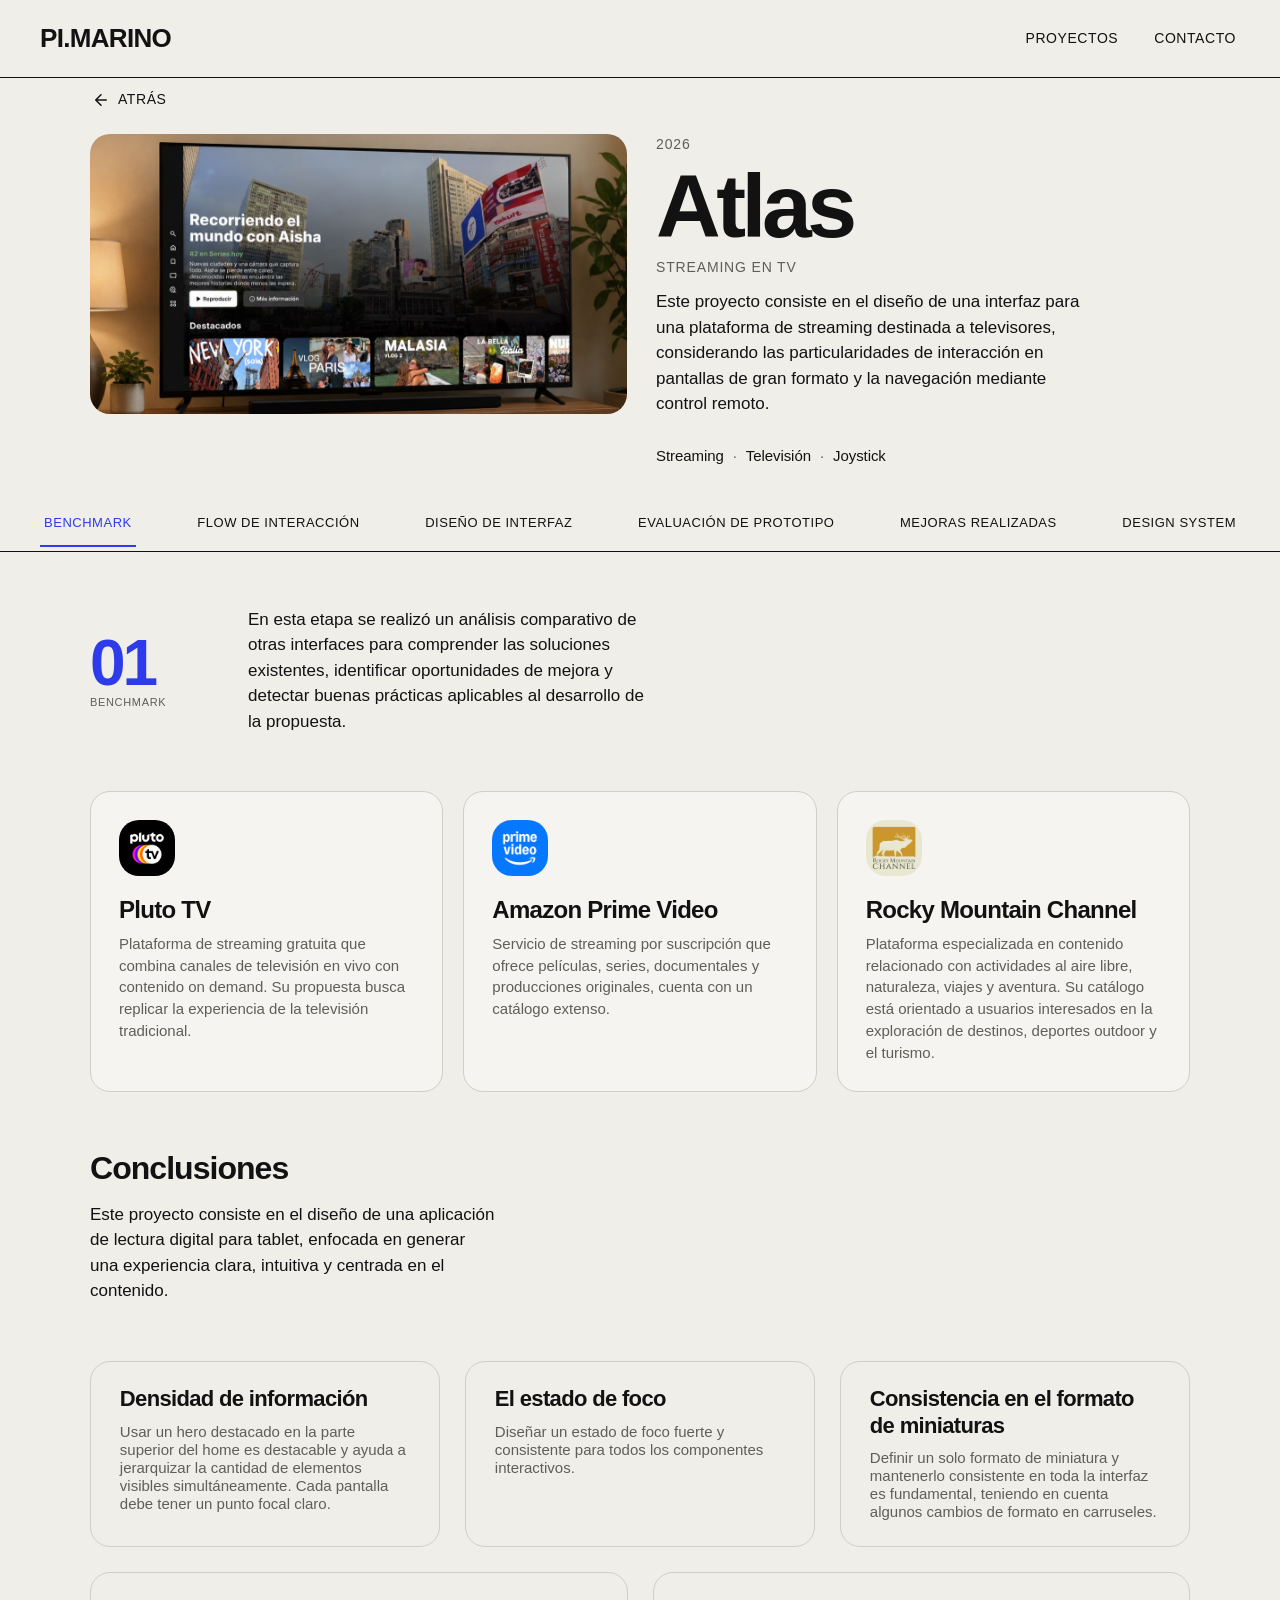
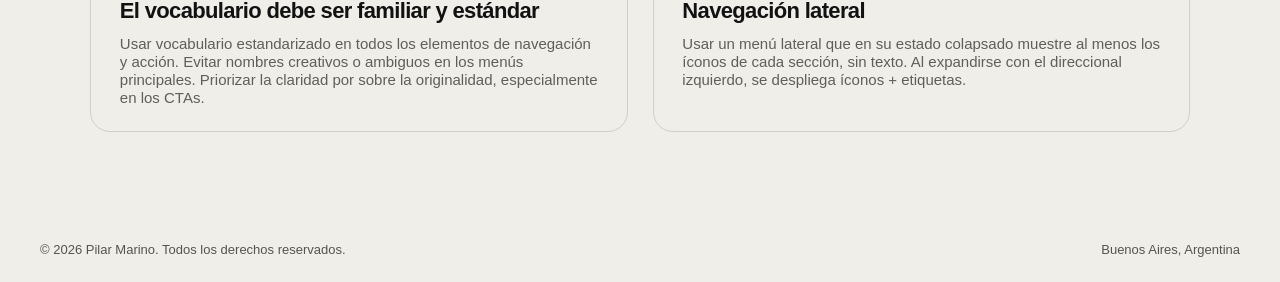
==== commit ea90ebe3: "Add files via upload" ====
--- a/proyecto-atlas.html
+++ b/proyecto-atlas.html
@@ -8,7 +8,7 @@
   <link rel="preconnect" href="https://fonts.googleapis.com">
   <link rel="preconnect" href="https://fonts.gstatic.com" crossorigin>
   <link href="https://fonts.googleapis.com/css2?family=Instrument+Serif:ital@0;1&family=Inter+Tight:wght@400;500;600;700&family=Inter:opsz,wght@14..32,500..700&display=swap" rel="stylesheet">
-  <link rel="stylesheet" href="css/estilos.css?v=9">
+  <link rel="stylesheet" href="css/estilos.css?v=10">
 </head>
 <body>
 
@@ -28,7 +28,7 @@
     <!-- ============ CABECERA DEL PROYECTO ============ -->
     <div class="detalle__contenedor">
       <a href="proyectos.html" class="boton-atras">
-        <img src="assets/tinta/icon-atras.svg" alt="" class="boton-atras__icono"> Atrás
+        <svg class="boton-atras__icono" aria-hidden="true" width="18" height="18" viewBox="0 0 24 24" fill="none" stroke="currentColor" stroke-width="2" stroke-linecap="round" stroke-linejoin="round"><path d="M19 12H5M12 19l-7-7 7-7"></path></svg> Atrás
       </a>
 
       <section class="detalle__hero">
--- a/css/estilos.css
+++ b/css/estilos.css
@@ -2032,3 +2032,6 @@
 .ds { grid-template-columns: max-content 1fr; gap: 56px; }
 .ds__nav { align-items: flex-start; }
 .ds__boton { white-space: nowrap; padding: 8px 16px; }
+/* Botón Atrás: ícono de flecha como el de "Ver proyecto" */
+.boton-atras { gap: 8px; }
+.boton-atras__icono { width: 18px; height: 18px; flex: none; }
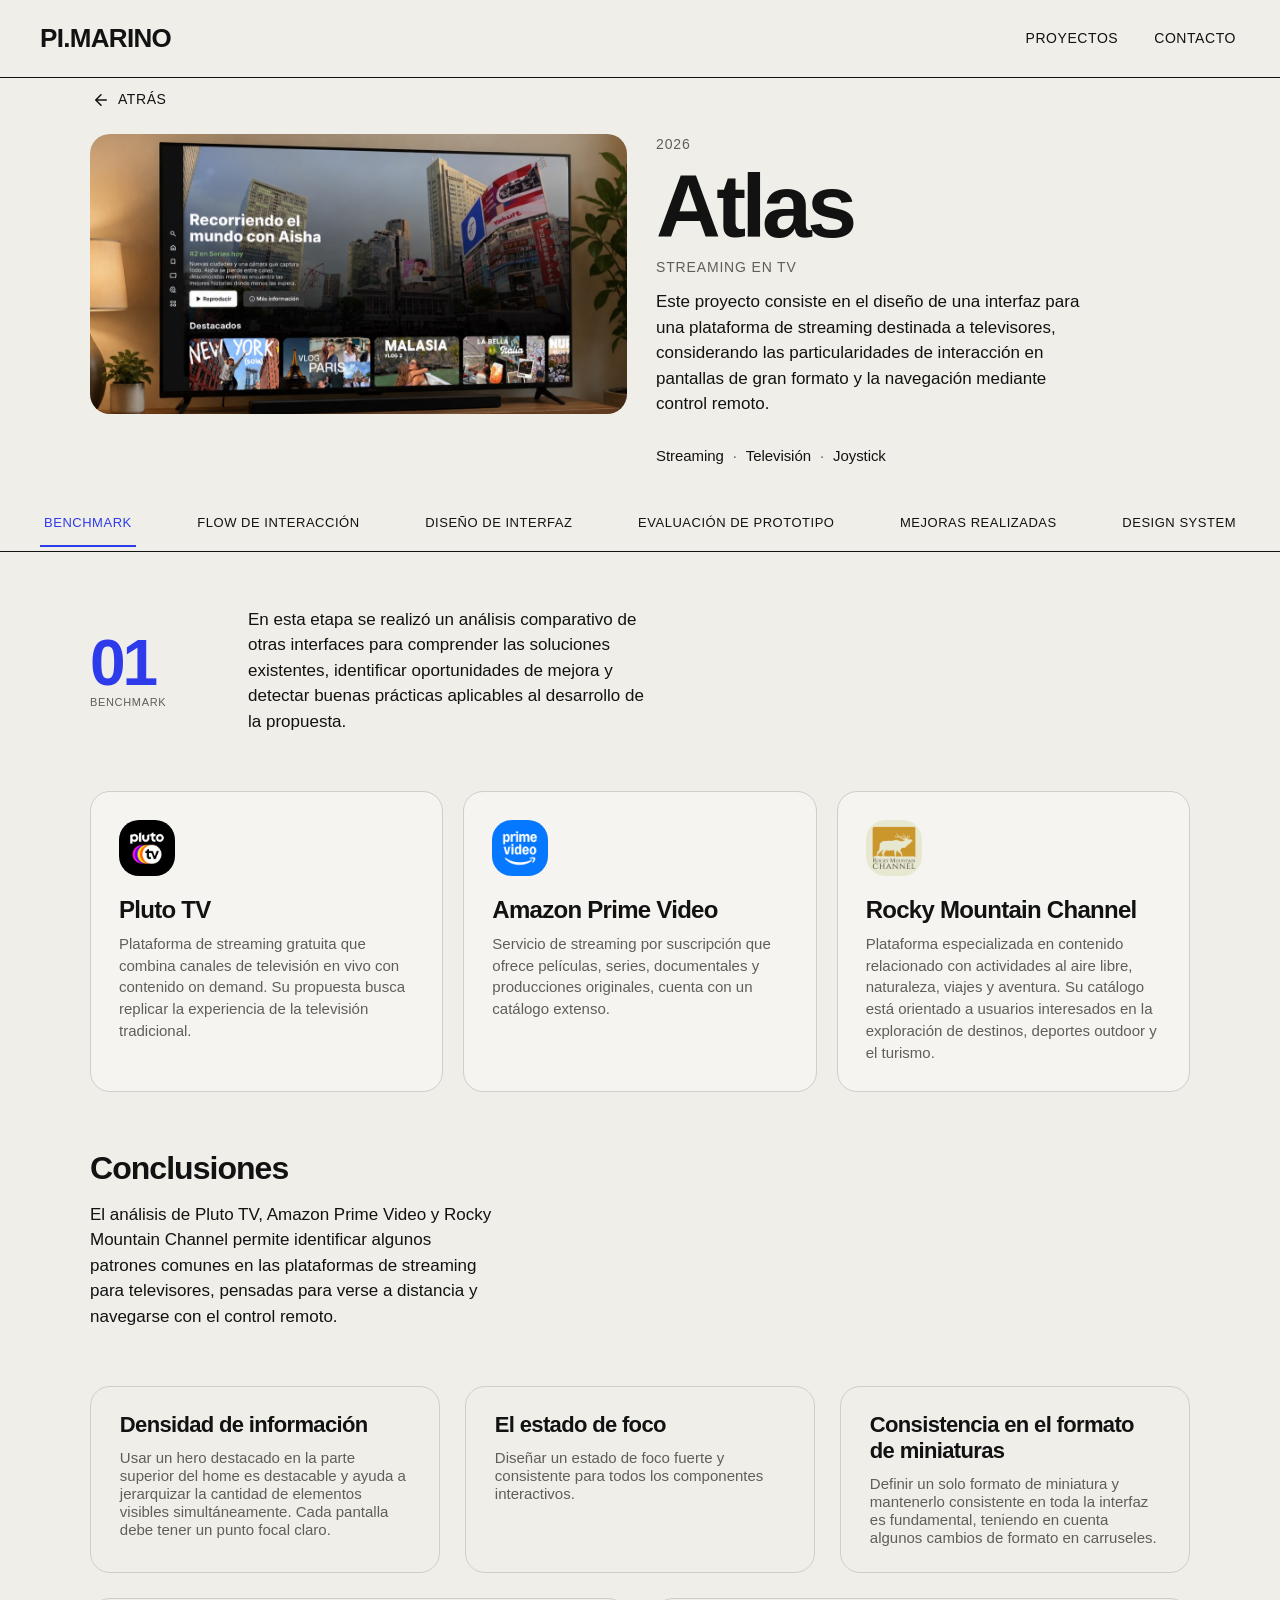
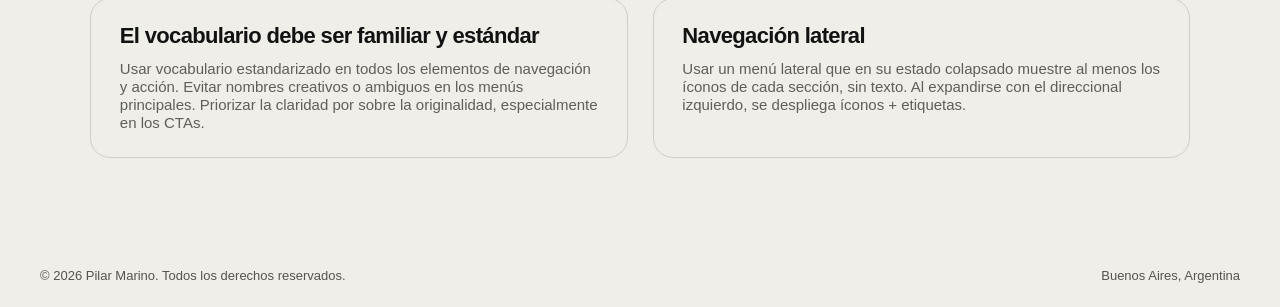
==== commit 04632e51: "Add files via upload" ====
--- a/proyecto-atlas.html
+++ b/proyecto-atlas.html
@@ -94,7 +94,7 @@
 
       <div class="etapa__bloque">
         <h2 class="etapa__subtitulo">Conclusiones</h2>
-        <p>Este proyecto consiste en el diseño de una aplicación de lectura digital para tablet, enfocada en generar una experiencia clara, intuitiva y centrada en el contenido.</p>
+        <p>El análisis de Pluto TV, Amazon Prime Video y Rocky Mountain Channel permite identificar algunos patrones comunes en las plataformas de streaming para televisores, pensadas para verse a distancia y navegarse con el control remoto.</p>
       </div>
 
       <ul class="tarjetas tarjetas--cinco">
@@ -357,7 +357,7 @@
     <section class="etapa" id="design-system" role="tabpanel" aria-labelledby="tab-design-system" hidden>
       <div class="etapa__intro">
         <div class="etapa__numero"><span>06</span><small>UI Kit</small></div>
-        <p>Este proyecto consiste en el diseño de una aplicación de lectura digital para tablet, enfocada en generar una experiencia clara, intuitiva y centrada en el contenido.</p>
+        <p>El Design System de Atlas reúne las Foundations, los componentes, las plantillas y las guías de uso de la interfaz, para mantener una experiencia consistente y pensada para la navegación con control remoto en pantallas de TV.</p>
       </div>
 
       <div class="ds">
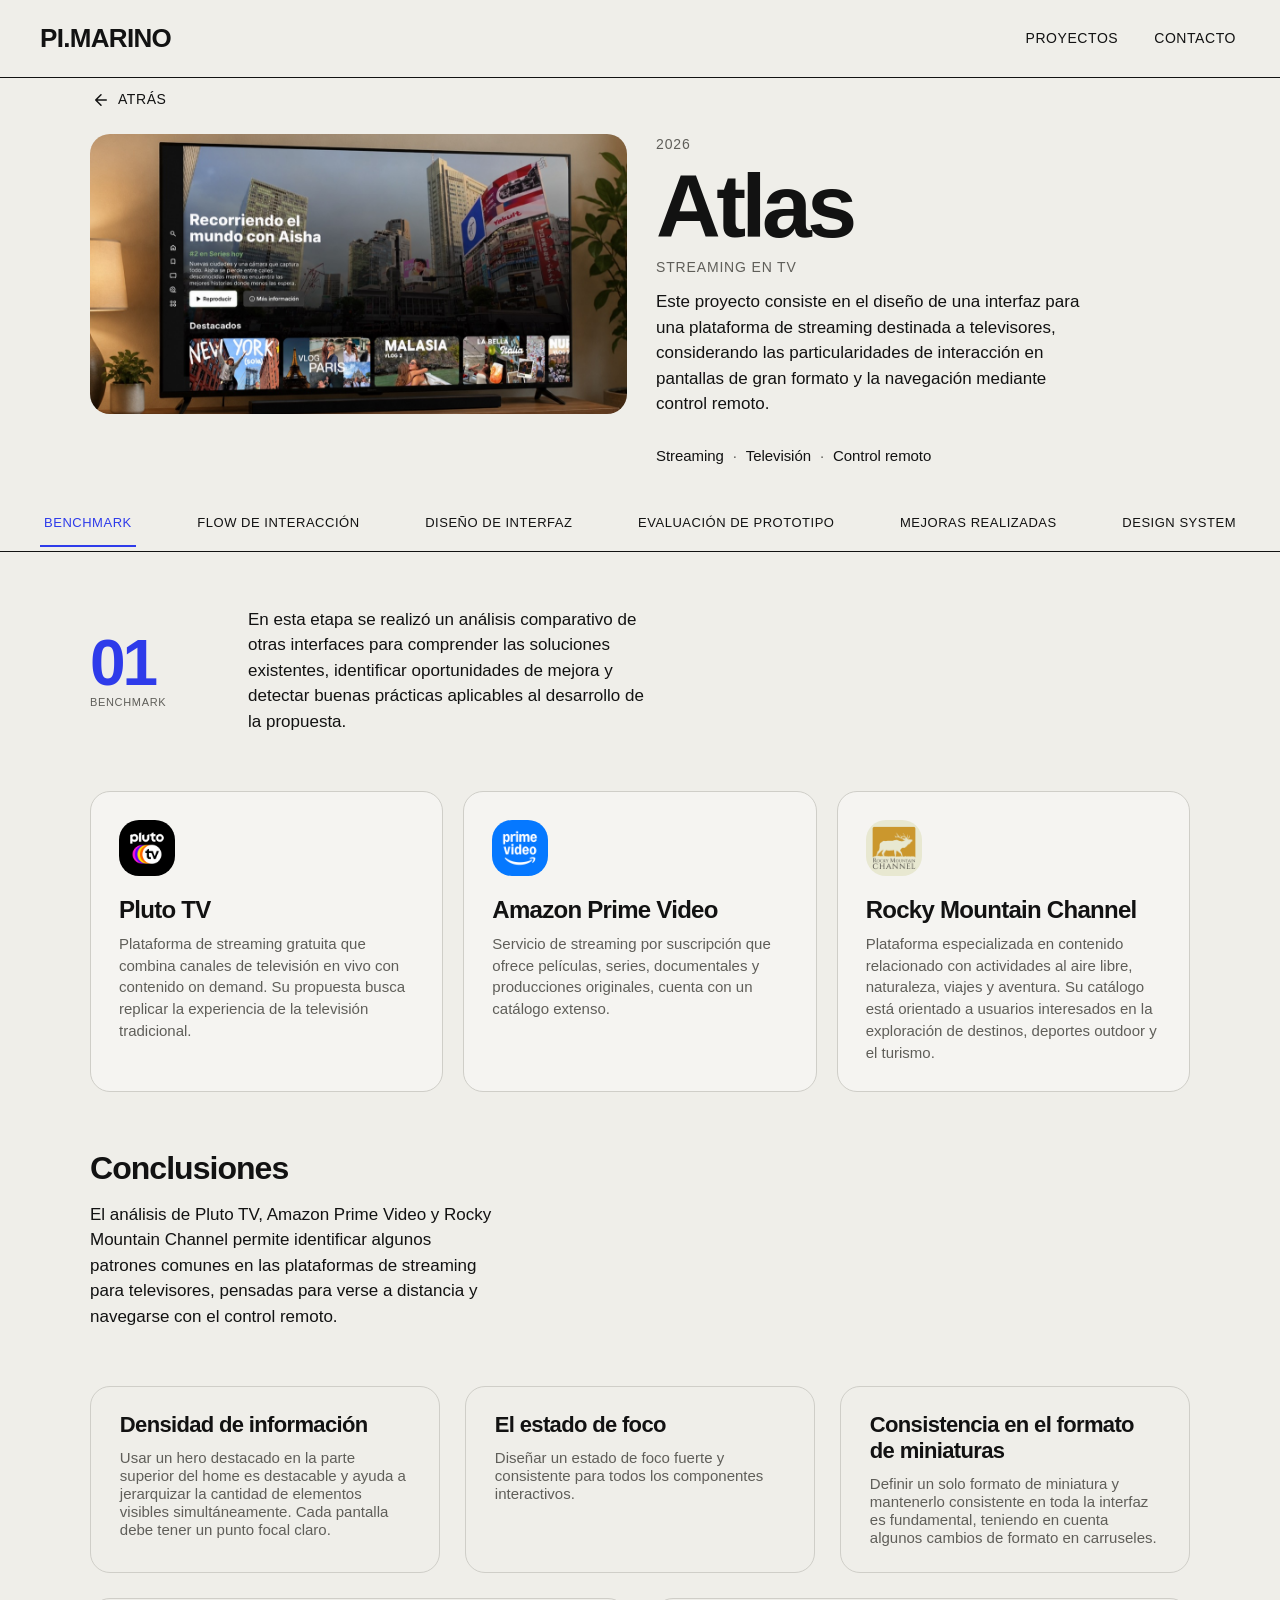
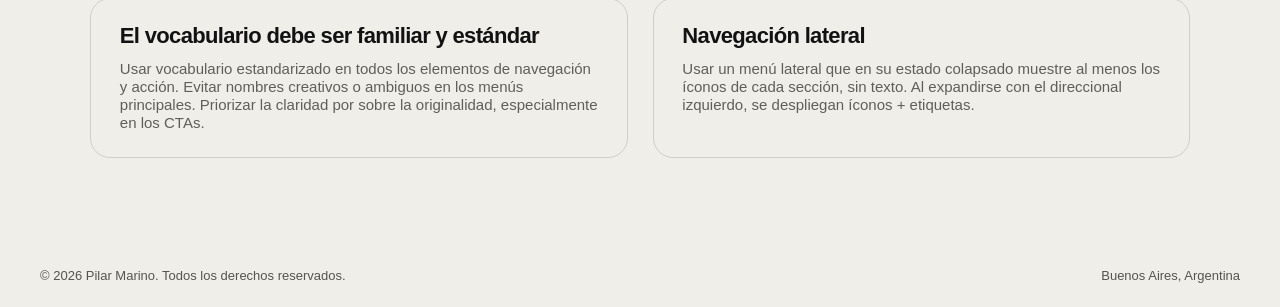
==== commit e192e2e9: "Add files via upload" ====
--- a/proyecto-atlas.html
+++ b/proyecto-atlas.html
@@ -43,7 +43,7 @@
           <ul class="detalle__tags">
             <li class="tag">Streaming</li>
             <li class="tag">Televisión</li>
-            <li class="tag">Joystick</li>
+            <li class="tag">Control remoto</li>
           </ul>
         </div>
       </section>
@@ -102,7 +102,7 @@
         <li class="tarjeta"><h3>El estado de foco</h3><p>Diseñar un estado de foco fuerte y consistente para todos los componentes interactivos.</p></li>
         <li class="tarjeta"><h3>Consistencia en el formato de miniaturas</h3><p>Definir un solo formato de miniatura y mantenerlo consistente en toda la interfaz es fundamental, teniendo en cuenta algunos cambios de formato en carruseles.</p></li>
         <li class="tarjeta"><h3>El vocabulario debe ser familiar y estándar</h3><p>Usar vocabulario estandarizado en todos los elementos de navegación y acción. Evitar nombres creativos o ambiguos en los menús principales. Priorizar la claridad por sobre la originalidad, especialmente en los CTAs.</p></li>
-        <li class="tarjeta"><h3>Navegación lateral</h3><p>Usar un menú lateral que en su estado colapsado muestre al menos los íconos de cada sección, sin texto. Al expandirse con el direccional izquierdo, se despliega íconos + etiquetas.</p></li>
+        <li class="tarjeta"><h3>Navegación lateral</h3><p>Usar un menú lateral que en su estado colapsado muestre al menos los íconos de cada sección, sin texto. Al expandirse con el direccional izquierdo, se despliegan íconos + etiquetas.</p></li>
       </ul>
     </section>
 
@@ -155,12 +155,12 @@
       <div class="etapa__bloque etapa__bloque--ancho">
         <h2 class="etapa__subtitulo">Análisis heurístico</h2>
         <ul class="carrusel heuristicas">
-          <li class="heuristica"><h3>#1 Visibilidad del estado del sistema</h3><p>La interfaz mantiene al usuario informada en todo momento: la barra de progreso en el reproductor indica el tiempo transcurrido y restante, y el panel de configuración muestra el idioma y tamaño de subtítulos activos de forma visible.</p></li>
+          <li class="heuristica"><h3>#1 Visibilidad del estado del sistema</h3><p>La interfaz mantiene al usuario informado en todo momento: la barra de progreso en el reproductor indica el tiempo transcurrido y restante, y el panel de configuración muestra el idioma y tamaño de subtítulos activos de forma visible.</p></li>
           <li class="heuristica"><h3>#2 Correspondencia entre el sistema y el mundo real.</h3><p>Atlas usa un lenguaje cercano y familiar: "¿Quién está viendo?", categorías geográficas como Europa o Japón, y listas con nombres propios creados por el usuario. Todo el vocabulario refleja cómo las personas hablan de los viajes en su vida cotidiana.</p></li>
-          <li class="heuristica"><h3># 3 Control y libertad del usuario</h3><p>Cada pantalla secundaria incluye un botón "Atrás" en la esquina superior izquierda, y todos los modales tienen una opción de Cancelar visible, permitiendo al usuario salir de cualquier acción sin consecuencias.</p></li>
+          <li class="heuristica"><h3>#3 Control y libertad del usuario</h3><p>Cada pantalla secundaria incluye un botón "Atrás" en la esquina superior izquierda, y todos los modales tienen una opción de Cancelar visible, permitiendo al usuario salir de cualquier acción sin consecuencias.</p></li>
           <li class="heuristica"><h3>#4 Consistencia y estándares</h3><p>La interfaz respeta las convenciones del mercado de streaming: carruseles horizontales, hero banner, avatares de perfil circulares y reproductor full-screen con controles auto-hide, siguiendo el modelo mental que los usuarios ya tienen de plataformas como Netflix o Prime Video.</p></li>
           <li class="heuristica"><h3>#5 Prevención de errores</h3><p>Se agregaron medidas preventivas en los flujos más sensibles: validación en tiempo real en el campo de mail, campo de nombre marcado como obligatorio en la creación de perfil, y descripciones de cada clasificación de contenido para que el usuario elija con información antes de confirmar.</p></li>
-          <li class="heuristica"><h3>#6 Reconocimiento antes que recuerdo</h3><p>as categorías siempre tienen su etiqueta visible sobre el carrusel, la vista de detalle reúne toda la información del contenido en una sola pantalla, y el buscador ofrece sugerencias de destinos para que el usuario reconozca sin tener que recordar.</p></li>
+          <li class="heuristica"><h3>#6 Reconocimiento antes que recuerdo</h3><p>Las categorías siempre tienen su etiqueta visible sobre el carrusel, la vista de detalle reúne toda la información del contenido en una sola pantalla, y el buscador ofrece sugerencias de destinos para que el usuario reconozca sin tener que recordar.</p></li>
           <li class="heuristica"><h3>#7 Flexibilidad y eficiencia de uso</h3><p>El botón "Reproducir" tiene el foco por defecto al entrar al detalle del contenido, permitiendo iniciar la reproducción en un solo click. La opción de guardar en lista está disponible directamente desde esa misma pantalla, sin necesidad de salir.</p></li>
           <li class="heuristica"><h3>#8 Estética y diseño minimalista</h3><p>La apertura de la app es solo logo sobre fondo oscuro. El reproductor en reposo muestra únicamente el video, sin elementos que distraigan. Los modales son compactos y con la información mínima necesaria para completar la acción.</p></li>
           <li class="heuristica"><h3>#9 Ayuda a reconocer y recuperarse de errores</h3><p>Se diseñaron mensajes de error claros y específicos: el aviso de mail inválido indica exactamente qué salió mal y cómo resolverlo, y el modal de confirmación antes de eliminar del historial permite al usuario cancelar si actuó por error.</p></li>
@@ -192,7 +192,7 @@
               <p class="grafico__pregunta">¿Qué tan cómodo te resultó navegar el catálogo y llegar a reproducir contenido usando el control remoto?</p>
               <div class="grafico__fila">
                 <div class="torta" style="background:conic-gradient(var(--acento-oscuro) 0 20%, var(--acento) 0)" role="img" aria-label="80% muy fácil, 20% fácil"><span style="left:60.23px;top:149.73px">80%</span><span style="left:150.57px;top:60.23px">20%</span></div>
-                <figcaption class="leyenda"><span class="c1">Muy fácil</span><span class="c2">Fácil</span><span class="c3">2-3 min</span></figcaption>
+                <figcaption class="leyenda"><span class="c1">Muy fácil</span><span class="c2">Fácil</span><span class="c3">Intermedia</span></figcaption>
               </div>
             </figure>
           </div>
@@ -279,7 +279,7 @@
           </div>
         </div>
 
-        <p class="tarea__conclusion">Los resultados del test mostraron una efectividad del 100% en las cuatro tareas, ya que todos los usuarios lograron completarlas correctamente. En cuanto a la eficiencia, la mayoría resolvió cada tarea entre 1-2 minutos. Respecto a la satisfacción, las tareas 1 y 4 fueron las mejor valoradas, mientras que la tarea 2 y 3 presentó un poco más de dificultad.</p>
+        <p class="tarea__conclusion">Los resultados del test mostraron una efectividad del 100% en las cuatro tareas, ya que todos los usuarios lograron completarlas correctamente. En cuanto a la eficiencia, la mayoría resolvió cada tarea entre 1-2 minutos. Respecto a la satisfacción, las tareas 1 y 4 fueron las mejor valoradas, mientras que las tareas 2 y 3 presentaron un poco más de dificultad.</p>
       </div>
 
       <div class="etapa__bloque etapa__bloque--ancho">
@@ -312,7 +312,7 @@
         </li>
         <li class="mejora">
           <h3>Lenguaje</h3>
-          <p>El campo dice "Agregá los mails de los colaboradores". El término "colaboradores" es más propio de herramientas de trabajo. Agregá a tus amigos", un lenguaje más cercano y acorde al contexto.</p>
+          <p>El campo dice "Agregá los mails de los colaboradores". El término "colaboradores" es más propio de herramientas de trabajo. Lo reemplazamos por "Agregá a tus amigos", un lenguaje más cercano y acorde al contexto.</p>
           <div class="comparacion">
             <figure><figcaption>Antes</figcaption><div class="captura"><img src="assets/atlas/mejora-3.jpg" alt="Lista compartida con el texto colaboradores"><i class="marca" style="--x:200.26;--y:179.45;--w:38.76;--h:30.15"></i></div></figure>
             <figure><figcaption>Después</figcaption><div class="captura"><img src="assets/atlas/mejora-4.jpg" alt="Lista compartida con el texto amigos"></div></figure>
@@ -356,7 +356,7 @@
     <!-- ============ 06 DESIGN SYSTEM ============ -->
     <section class="etapa" id="design-system" role="tabpanel" aria-labelledby="tab-design-system" hidden>
       <div class="etapa__intro">
-        <div class="etapa__numero"><span>06</span><small>UI Kit</small></div>
+        <div class="etapa__numero"><span>06</span><small>Design System</small></div>
         <p>El Design System de Atlas reúne las Foundations, los componentes, las plantillas y las guías de uso de la interfaz, para mantener una experiencia consistente y pensada para la navegación con control remoto en pantallas de TV.</p>
       </div>
 
